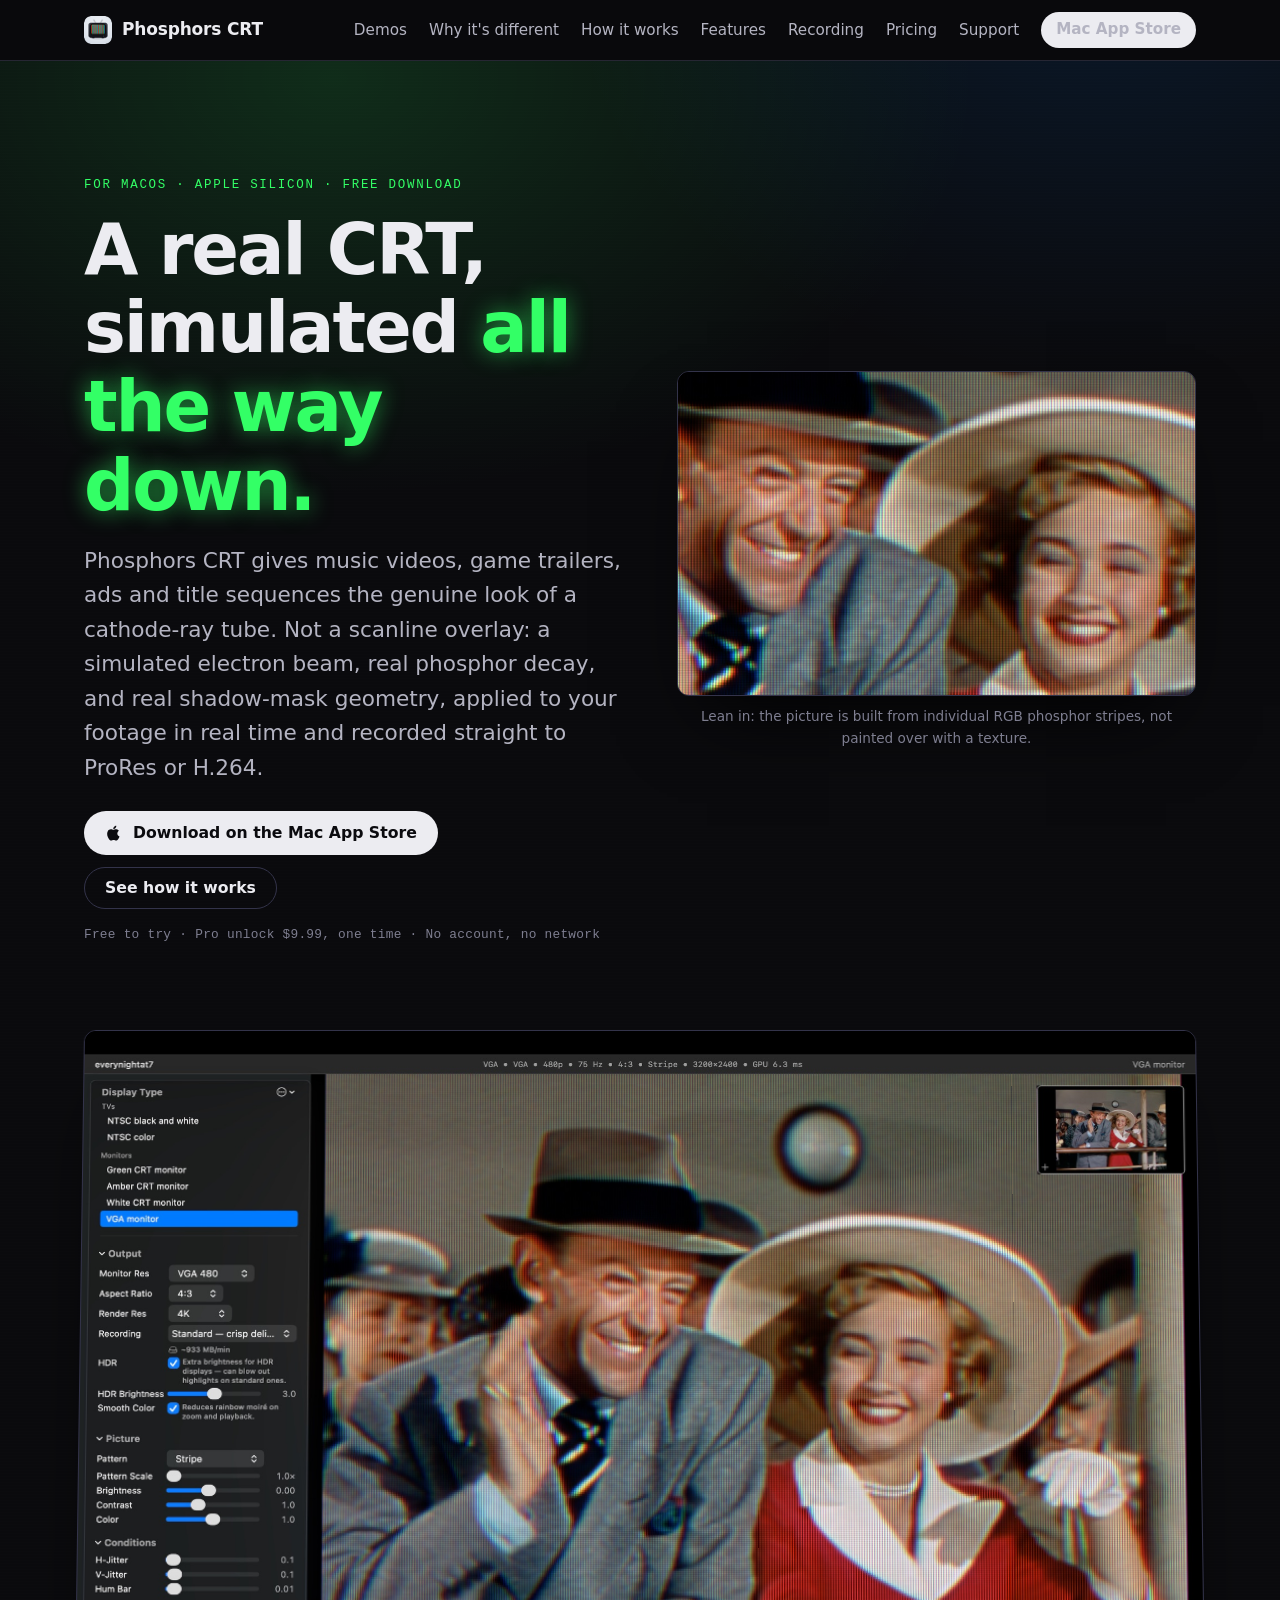
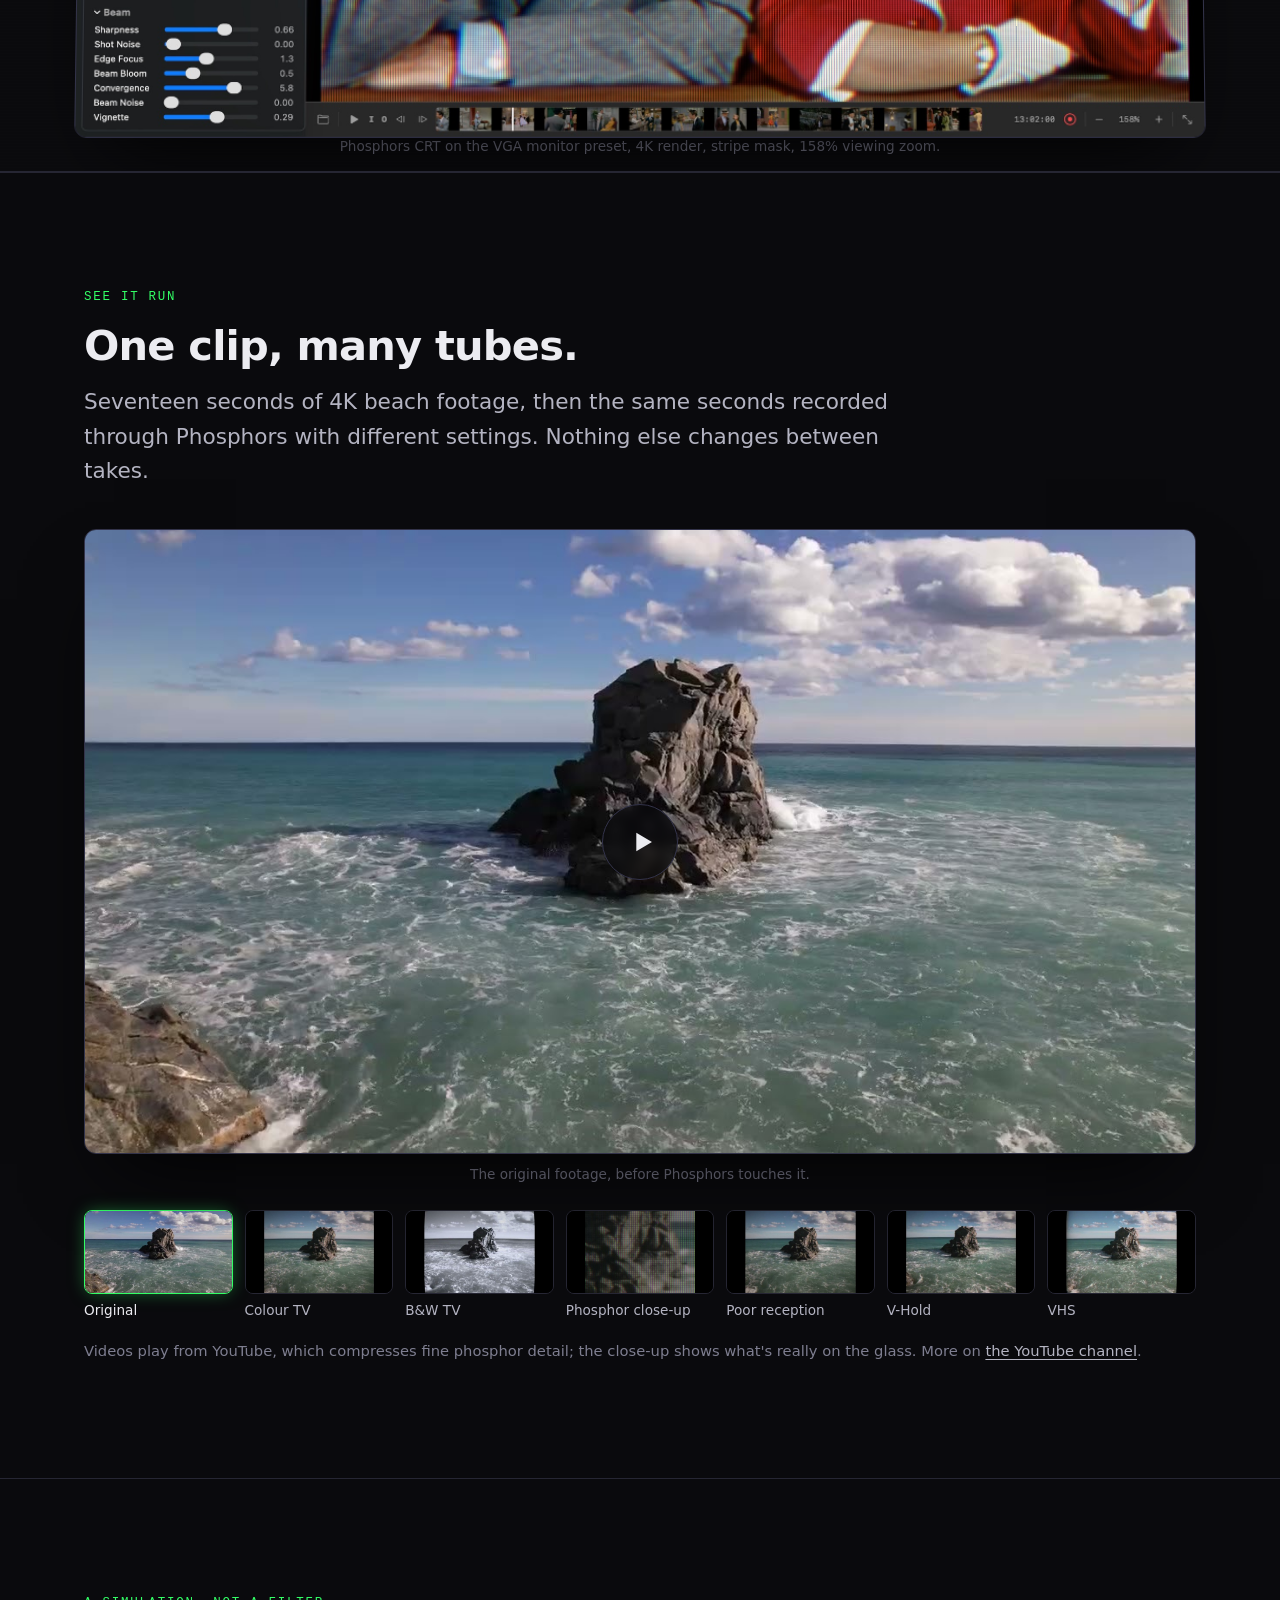
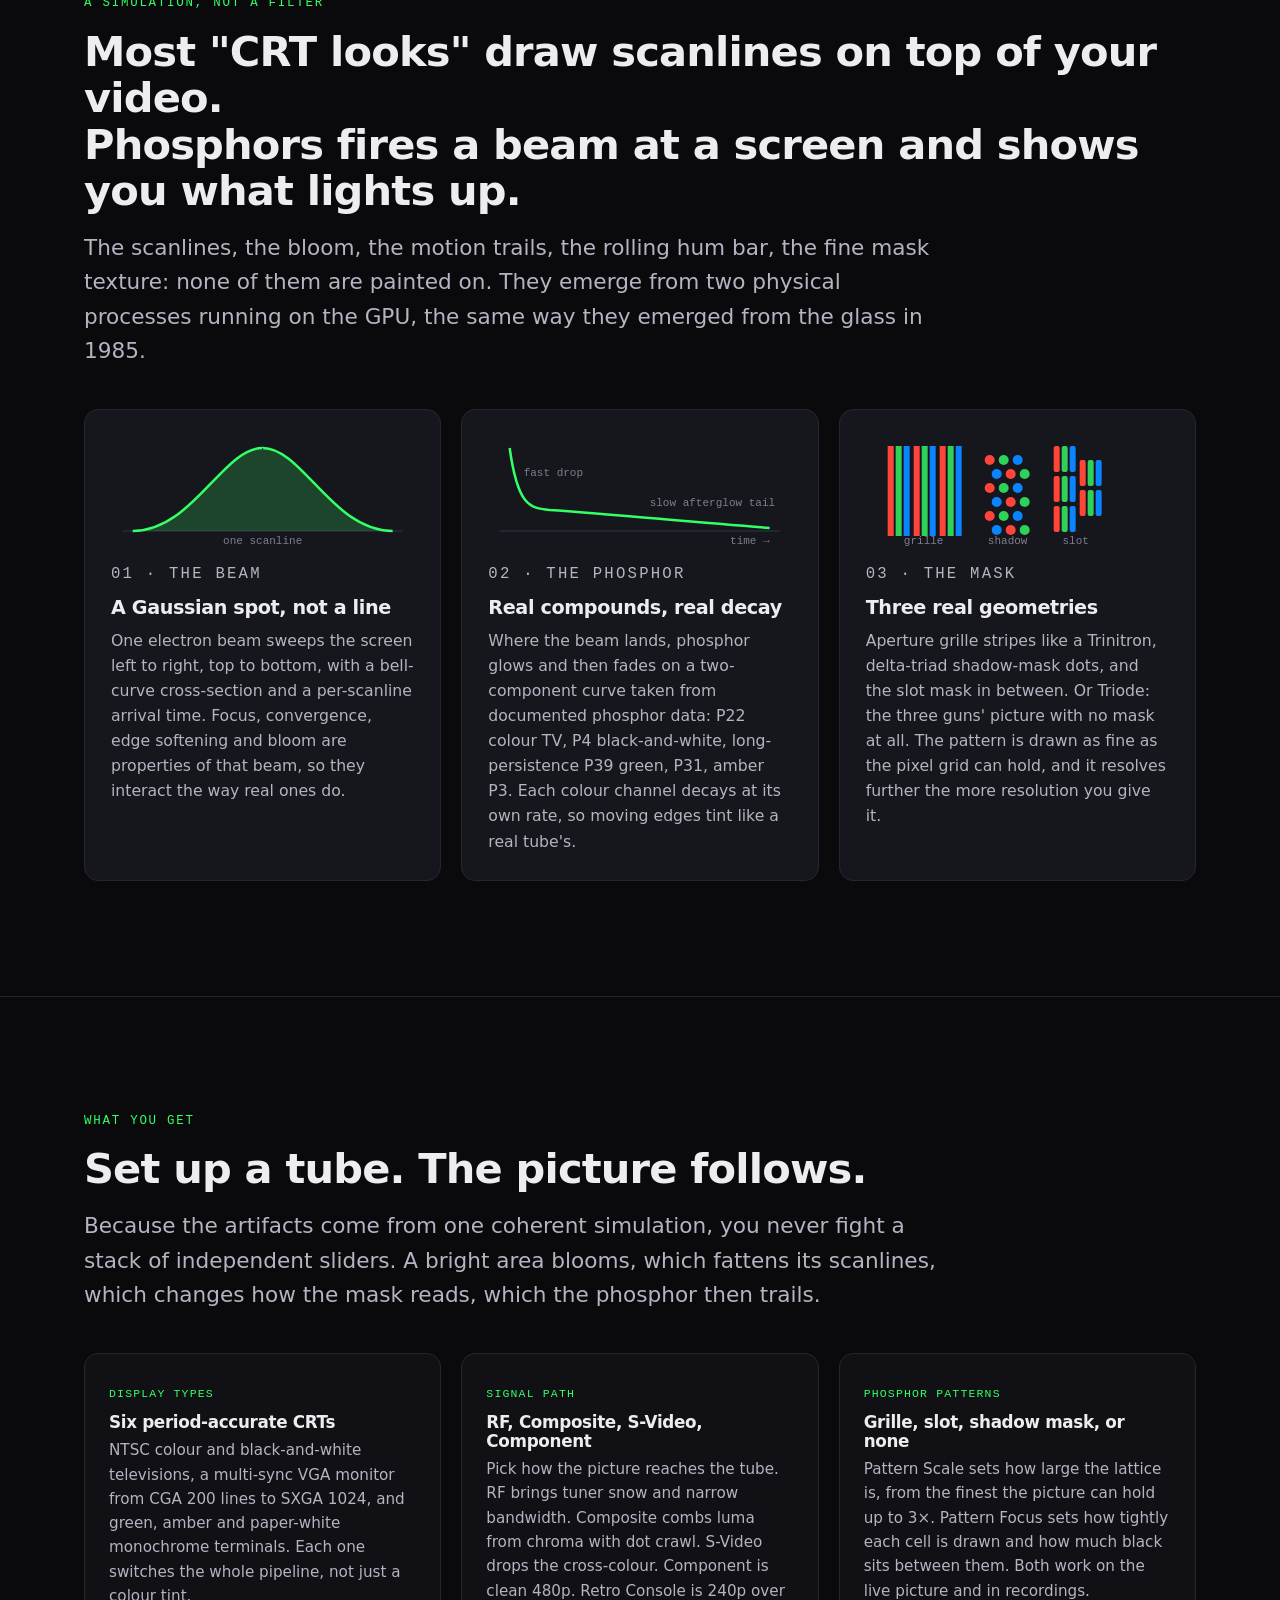
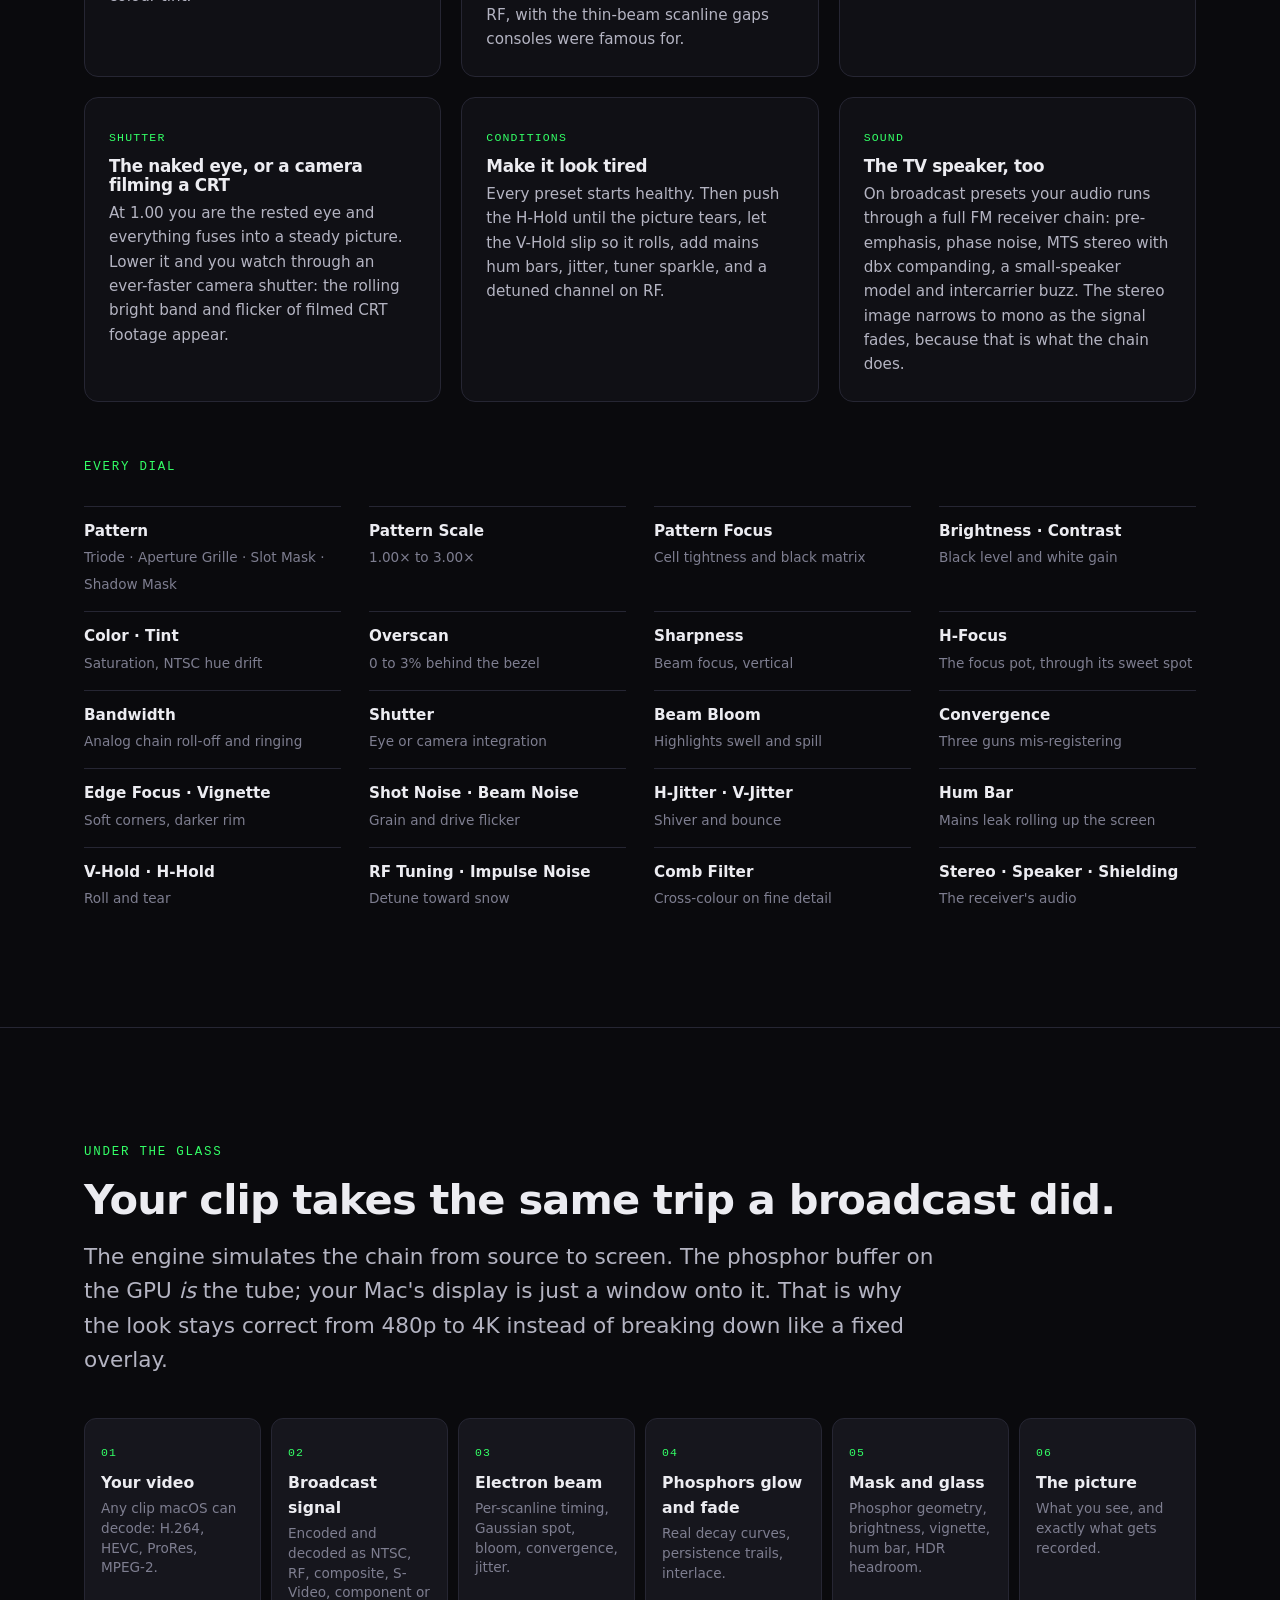
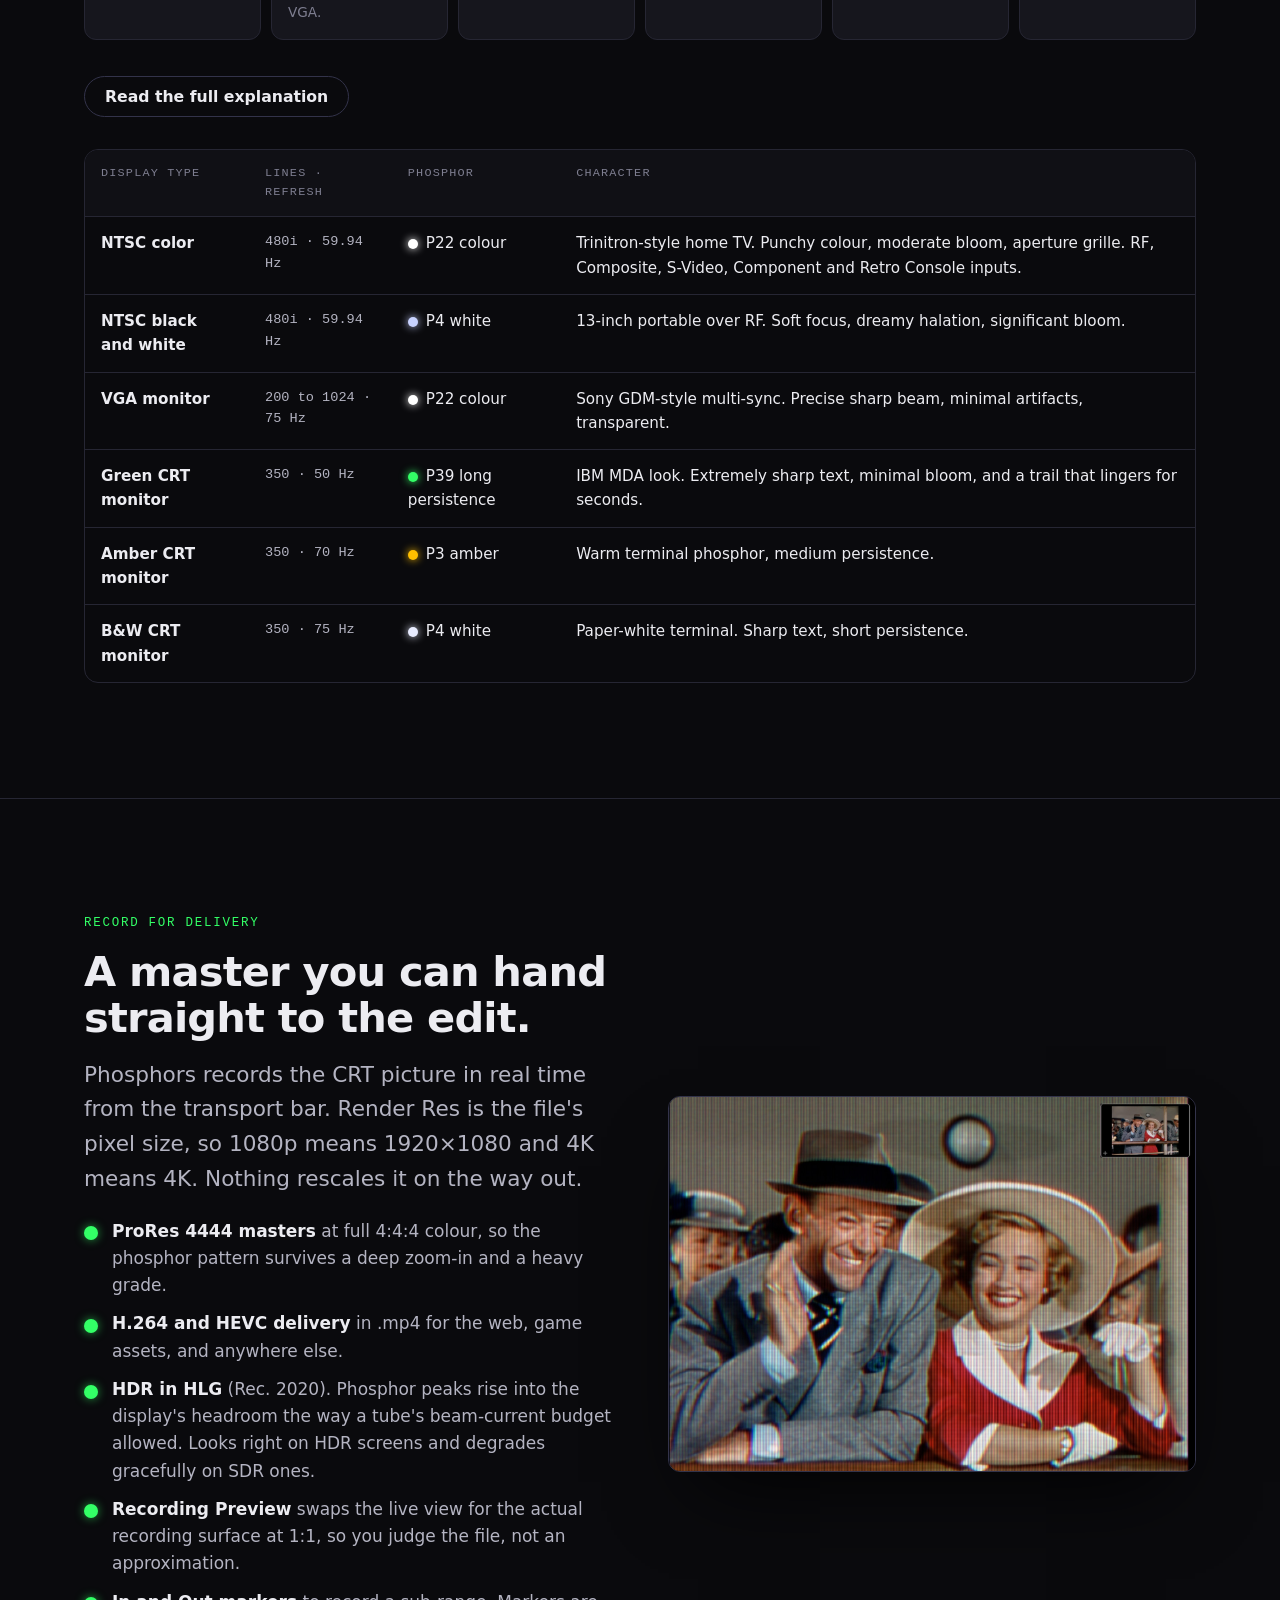
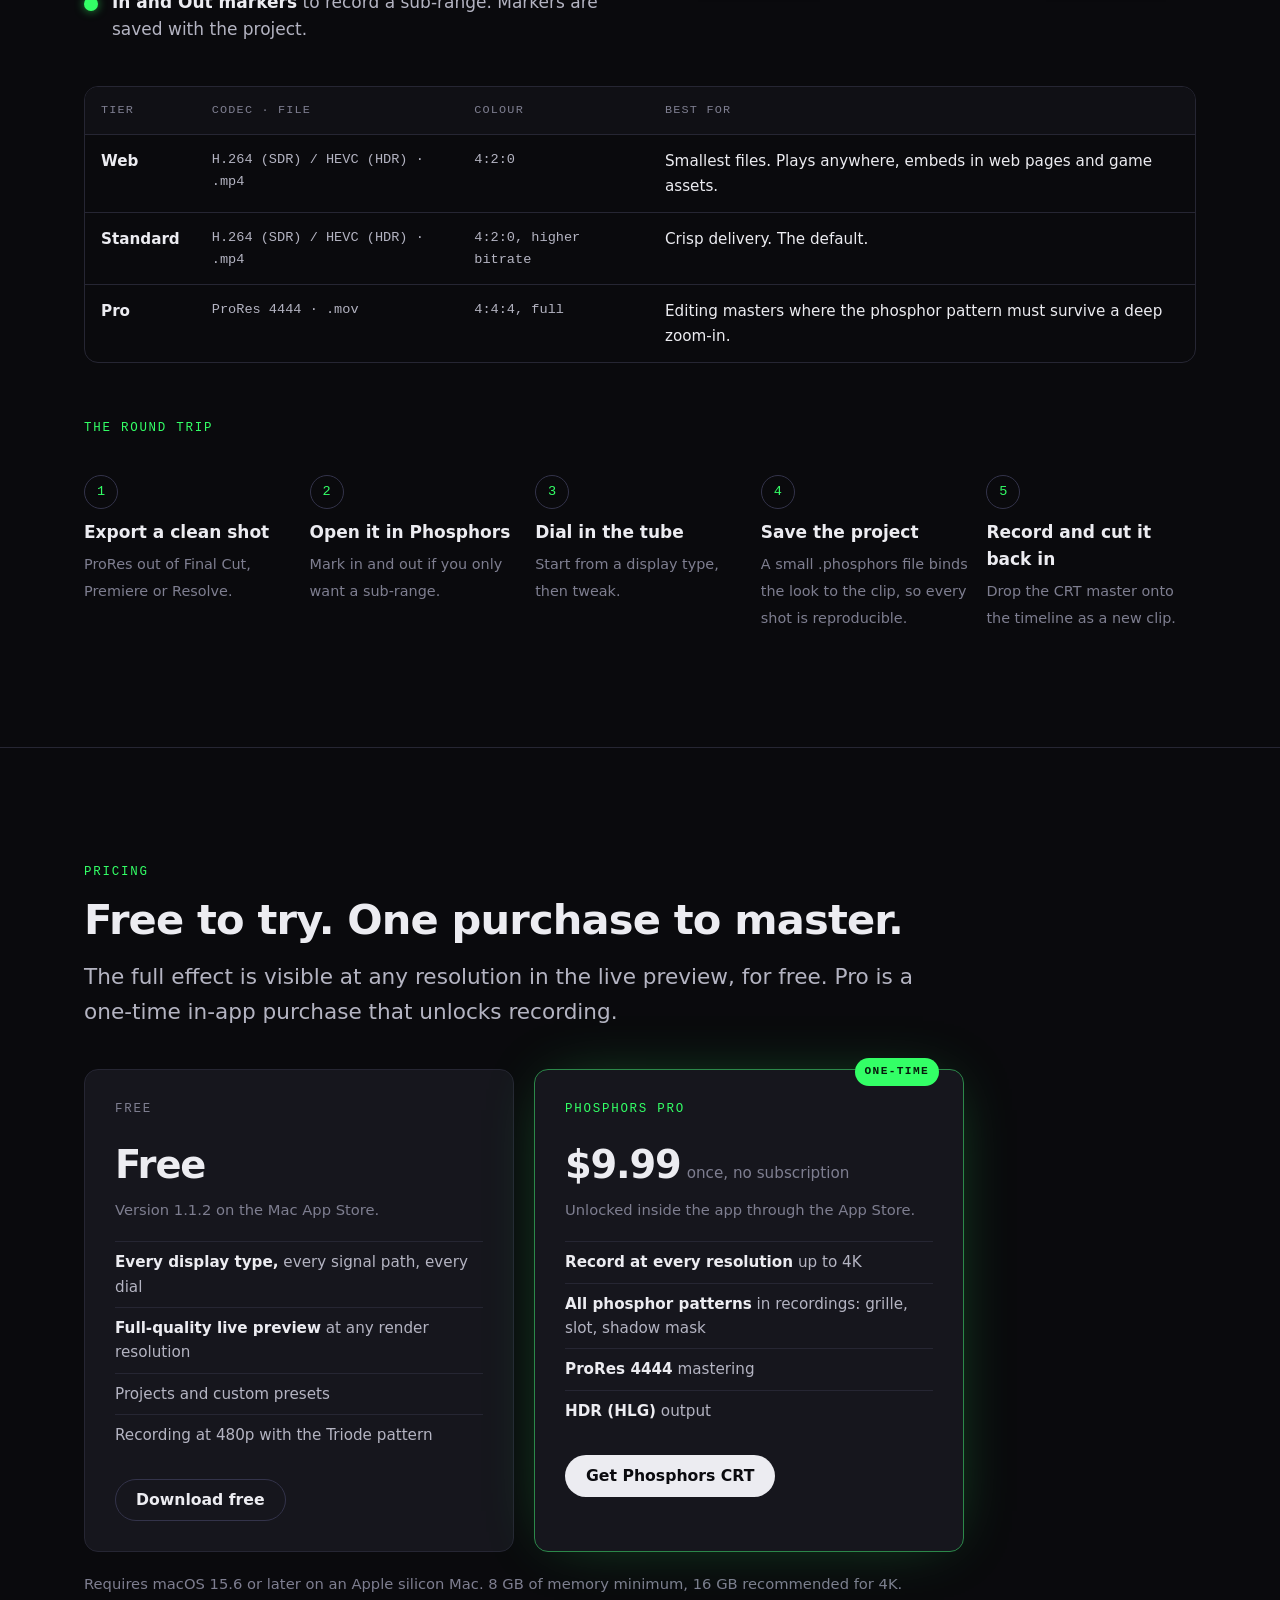
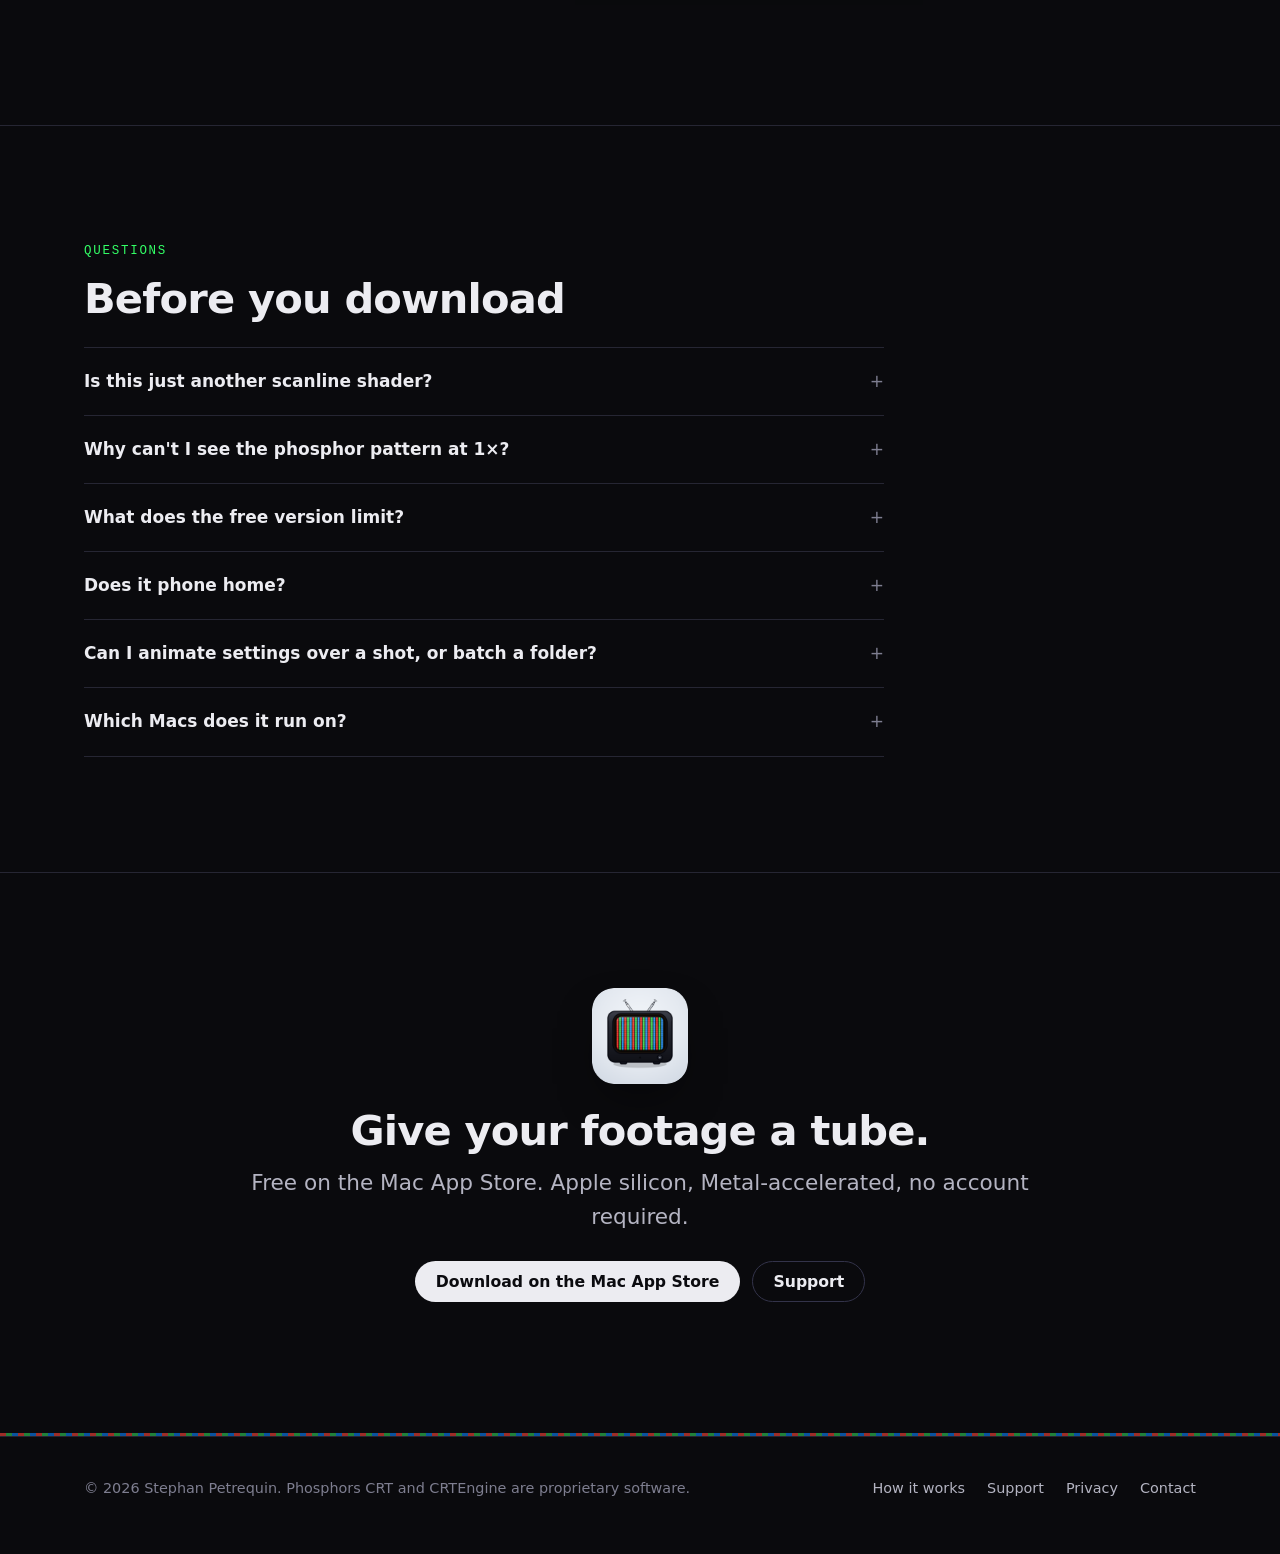
==== index.html @ 15717a78 "Home page: demo videos section Original 17s footage plus six Phosphors renders from the YouTube chan" ====
<!DOCTYPE html>
<html lang="en">
<head>
  <meta charset="UTF-8">
  <meta name="viewport" content="width=device-width, initial-scale=1">
  <title>Phosphors CRT — A real CRT, simulated all the way down. For Mac.</title>
  <meta name="description" content="Phosphors CRT gives music videos, game trailers, and titles the genuine look of a cathode-ray tube. Not a scanline overlay: a simulated electron beam, real phosphor decay, and real shadow-mask geometry, recorded straight to ProRes or H.264. Free on the Mac App Store.">
  <link rel="canonical" href="https://phosphorscrt.com/">
  <link rel="icon" href="assets/img/favicon-64.png" type="image/png">
  <link rel="apple-touch-icon" href="assets/img/apple-touch-icon.png">
  <meta property="og:type" content="website">
  <meta property="og:title" content="Phosphors CRT — A real CRT, simulated all the way down.">
  <meta property="og:description" content="Not a filter. A simulated electron beam, real phosphor decay, and real mask geometry, applied to your footage in real time and recorded to ProRes or H.264. Free on the Mac App Store.">
  <meta property="og:image" content="https://phosphorscrt.com/assets/img/app-vga-monitor-2000.jpg">
  <meta name="twitter:card" content="summary_large_image">
  <meta name="theme-color" content="#0a0a0d">
  <link rel="stylesheet" href="assets/css/site.css">
  <script type="application/ld+json">
  {
    "@context": "https://schema.org",
    "@type": "SoftwareApplication",
    "name": "Phosphors CRT",
    "operatingSystem": "macOS 15.6 or later, Apple silicon",
    "applicationCategory": "MultimediaApplication",
    "offers": {"@type": "Offer", "price": "0", "priceCurrency": "USD"},
    "url": "https://apps.apple.com/us/app/phosphors-crt/id6784439481?mt=12",
    "author": {"@type": "Person", "name": "Stephan Petrequin"}
  }
  </script>
</head>
<body>

<header class="nav">
  <div class="wrap">
    <a class="brand" href="./"><img src="assets/img/favicon-64.png" alt="" width="28" height="28">Phosphors CRT</a>
    <button class="nav-toggle" aria-expanded="false" aria-controls="nav-links">Menu</button>
    <nav class="nav-links" id="nav-links">
      <a href="#demos">Demos</a>
      <a href="#not-a-filter">Why it's different</a>
      <a href="how-it-works.html">How it works</a>
      <a href="#features">Features</a>
      <a href="#recording">Recording</a>
      <a href="#pricing">Pricing</a>
      <a href="support.html">Support</a>
      <a class="btn btn-primary btn-sm" href="https://apps.apple.com/us/app/phosphors-crt/id6784439481?mt=12">Mac App Store</a>
    </nav>
  </div>
</header>

<main>

<!-- ===================== HERO ===================== -->
<section class="hero">
  <div class="wrap">
    <div class="hero-grid">
      <div>
        <p class="eyebrow">For macOS · Apple silicon · Free download</p>
        <h1>A real CRT,<br>simulated <span class="glow">all the way down.</span></h1>
        <p class="lede">Phosphors CRT gives music videos, game trailers, ads and title sequences the genuine look of a cathode-ray tube. Not a scanline overlay: a simulated electron beam, real phosphor decay, and real shadow-mask geometry, applied to your footage in real time and recorded straight to ProRes or H.264.</p>
        <div class="hero-ctas">
          <a class="btn btn-primary" href="https://apps.apple.com/us/app/phosphors-crt/id6784439481?mt=12">
            <svg viewBox="0 0 24 24" fill="currentColor" aria-hidden="true"><path d="M16.4 12.7c0-2.5 2-3.7 2.1-3.8-1.2-1.7-3-1.9-3.6-2-1.5-.2-3 .9-3.8.9-.8 0-2-.9-3.3-.8-1.7 0-3.2 1-4.1 2.5-1.8 3-.5 7.5 1.3 10 .9 1.2 1.9 2.6 3.2 2.5 1.3-.1 1.8-.8 3.3-.8s2 .8 3.3.8c1.4 0 2.3-1.2 3.1-2.5 1-1.4 1.4-2.8 1.4-2.9-.1 0-2.9-1-2.9-3.9zM14 5.3c.7-.8 1.2-2 1-3.1-1 0-2.2.7-2.9 1.5-.6.7-1.2 1.9-1 3 1.1.1 2.2-.6 2.9-1.4z"/></svg>
            Download on the Mac App Store
          </a>
          <a class="btn btn-ghost" href="how-it-works.html">See how it works</a>
        </div>
        <p class="hero-meta"><span>Free to try</span><span>Pro unlock <span data-store="pro-price">$9.99</span>, one time</span><span>No account, no network</span></p>
      </div>
      <div>
        <div class="shot"><img src="assets/img/detail-stripes.jpg" alt="Close-up of the Phosphors CRT picture: individual red, green and blue phosphor stripes resolving through a face, with scanlines and convergence fringing at the edges." width="1120" height="700"></div>
        <p class="caption">Lean in: the picture is built from individual RGB phosphor stripes, not painted over with a texture.</p>
      </div>
    </div>

    <div class="hero-shot">
      <div class="shot"><img src="assets/img/app-vga-monitor-2000.jpg" alt="The Phosphors CRT app window: display-type list and settings panel on the left, a 4:3 CRT picture on a VGA monitor preset filling the rest, with a filmstrip transport bar along the bottom." width="2000" height="1250" loading="eager"></div>
      <p class="caption">Phosphors CRT on the VGA monitor preset, 4K render, stripe mask, 158% viewing zoom.</p>
    </div>
  </div>
</section>

<!-- ===================== DEMOS ===================== -->
<section id="demos">
  <div class="wrap">
    <p class="eyebrow">See it run</p>
    <h2>One clip, many tubes.</h2>
    <p class="lede" style="margin-top:1rem">Seventeen seconds of 4K beach footage, then the same seconds recorded through Phosphors with different settings. Nothing else changes between takes.</p>

    <div class="demo">
      <div class="demo-player shot" id="demo-player">
        <a class="demo-poster" href="https://www.youtube.com/watch?v=4G34kZF1iXE" data-video="4G34kZF1iXE" aria-label="Play: Original footage">
          <img src="assets/img/demos/original.jpg" alt="" width="1280" height="720">
          <span class="demo-play" aria-hidden="true"><svg viewBox="0 0 24 24"><path d="M8 5.5v13l11-6.5z" fill="currentColor"/></svg></span>
        </a>
      </div>
      <p class="caption" id="demo-caption">The original footage, before Phosphors touches it.</p>

      <ol class="demo-list" aria-label="Demo videos">
        <li><a href="https://www.youtube.com/watch?v=4G34kZF1iXE" data-video="4G34kZF1iXE" data-poster="assets/img/demos/original.jpg" data-caption="The original footage, before Phosphors touches it." aria-current="true"><img src="assets/img/demos/original-thumb.jpg" alt="" width="480" height="270" loading="lazy"><span>Original</span></a></li>
        <li><a href="https://www.youtube.com/watch?v=TLvhQL-1xSs" data-video="TLvhQL-1xSs" data-poster="assets/img/demos/color-tv.jpg" data-caption="Colour television."><img src="assets/img/demos/color-tv-thumb.jpg" alt="" width="480" height="270" loading="lazy"><span>Colour TV</span></a></li>
        <li><a href="https://www.youtube.com/watch?v=-AQMuYeZfx0" data-video="-AQMuYeZfx0" data-poster="assets/img/demos/bw-tv.jpg" data-caption="Black-and-white television."><img src="assets/img/demos/bw-tv-thumb.jpg" alt="" width="480" height="270" loading="lazy"><span>B&amp;W TV</span></a></li>
        <li><a href="https://www.youtube.com/watch?v=ac1qFBPYXOI" data-video="ac1qFBPYXOI" data-poster="assets/img/demos/closeup.jpg" data-caption="Leaning in on the glass: the picture resolves into individual RGB phosphors."><img src="assets/img/demos/closeup-thumb.jpg" alt="" width="480" height="270" loading="lazy"><span>Phosphor close-up</span></a></li>
        <li><a href="https://www.youtube.com/watch?v=DFr8pdkjf4Y" data-video="DFr8pdkjf4Y" data-poster="assets/img/demos/poor-reception.jpg" data-caption="A poorly tuned channel."><img src="assets/img/demos/poor-reception-thumb.jpg" alt="" width="480" height="270" loading="lazy"><span>Poor reception</span></a></li>
        <li><a href="https://www.youtube.com/watch?v=Cv1xMFl5JH0" data-video="Cv1xMFl5JH0" data-poster="assets/img/demos/v-hold.jpg" data-caption="V-Hold off centre, so the picture rolls."><img src="assets/img/demos/v-hold-thumb.jpg" alt="" width="480" height="270" loading="lazy"><span>V-Hold</span></a></li>
        <li><a href="https://www.youtube.com/watch?v=OUJAMzLSfak" data-video="OUJAMzLSfak" data-poster="assets/img/demos/vhs.jpg" data-caption="VHS playback."><img src="assets/img/demos/vhs-thumb.jpg" alt="" width="480" height="270" loading="lazy"><span>VHS</span></a></li>
      </ol>
      <p class="muted small demo-note">Videos play from YouTube, which compresses fine phosphor detail; the close-up shows what's really on the glass. More on <a href="https://www.youtube.com/@Stephan99B">the YouTube channel</a>.</p>
    </div>
  </div>
</section>

<!-- ===================== NOT A FILTER ===================== -->
<section id="not-a-filter">
  <div class="wrap">
    <p class="eyebrow">A simulation, not a filter</p>
    <h2>Most "CRT looks" draw scanlines on top of your video.<br>Phosphors fires a beam at a screen and shows you what lights up.</h2>
    <p class="lede" style="margin-top:1rem">The scanlines, the bloom, the motion trails, the rolling hum bar, the fine mask texture: none of them are painted on. They emerge from two physical processes running on the GPU, the same way they emerged from the glass in 1985.</p>

    <div class="trio">
      <div class="card">
        <figure aria-hidden="true">
          <svg viewBox="0 0 300 110">
            <line class="d-axis" x1="10" y1="95" x2="290" y2="95"/>
            <path class="d-fill" d="M20,95 C80,95 110,12 150,12 C190,12 220,95 280,95 Z"/>
            <path class="d-line" d="M20,95 C80,95 110,12 150,12 C190,12 220,95 280,95"/>
            <line class="d-axis" x1="150" y1="12" x2="150" y2="95" stroke-dasharray="3 3"/>
            <text class="d-label" x="150" y="108" text-anchor="middle">one scanline</text>
          </svg>
        </figure>
        <p class="eyebrow">01 · The beam</p>
        <h3>A Gaussian spot, not a line</h3>
        <p>One electron beam sweeps the screen left to right, top to bottom, with a bell-curve cross-section and a per-scanline arrival time. Focus, convergence, edge softening and bloom are properties of that beam, so they interact the way real ones do.</p>
      </div>
      <div class="card">
        <figure aria-hidden="true">
          <svg viewBox="0 0 300 110">
            <line class="d-axis" x1="10" y1="95" x2="290" y2="95"/>
            <path class="d-line" d="M20,12 C28,70 40,72 60,74 C120,78 200,86 280,92"/>
            <text class="d-label" x="34" y="40">fast drop</text>
            <text class="d-label" x="160" y="70">slow afterglow tail</text>
            <text class="d-label" x="280" y="108" text-anchor="end">time →</text>
          </svg>
        </figure>
        <p class="eyebrow">02 · The phosphor</p>
        <h3>Real compounds, real decay</h3>
        <p>Where the beam lands, phosphor glows and then fades on a two-component curve taken from documented phosphor data: P22 colour TV, P4 black-and-white, long-persistence P39 green, P31, amber P3. Each colour channel decays at its own rate, so moving edges tint like a real tube's.</p>
      </div>
      <div class="card">
        <figure aria-hidden="true">
          <svg viewBox="0 0 300 110">
            <g>
              <rect x="20" y="10" width="6" height="90" fill="#ff453a"/><rect x="28" y="10" width="6" height="90" fill="#30d158"/><rect x="36" y="10" width="6" height="90" fill="#0a84ff"/>
              <rect x="46" y="10" width="6" height="90" fill="#ff453a"/><rect x="54" y="10" width="6" height="90" fill="#30d158"/><rect x="62" y="10" width="6" height="90" fill="#0a84ff"/>
              <rect x="72" y="10" width="6" height="90" fill="#ff453a"/><rect x="80" y="10" width="6" height="90" fill="#30d158"/><rect x="88" y="10" width="6" height="90" fill="#0a84ff"/>
            </g>
            <g>
              <circle cx="122" cy="24" r="5" fill="#ff453a"/><circle cx="136" cy="24" r="5" fill="#30d158"/><circle cx="150" cy="24" r="5" fill="#0a84ff"/>
              <circle cx="129" cy="38" r="5" fill="#0a84ff"/><circle cx="143" cy="38" r="5" fill="#ff453a"/><circle cx="157" cy="38" r="5" fill="#30d158"/>
              <circle cx="122" cy="52" r="5" fill="#ff453a"/><circle cx="136" cy="52" r="5" fill="#30d158"/><circle cx="150" cy="52" r="5" fill="#0a84ff"/>
              <circle cx="129" cy="66" r="5" fill="#0a84ff"/><circle cx="143" cy="66" r="5" fill="#ff453a"/><circle cx="157" cy="66" r="5" fill="#30d158"/>
              <circle cx="122" cy="80" r="5" fill="#ff453a"/><circle cx="136" cy="80" r="5" fill="#30d158"/><circle cx="150" cy="80" r="5" fill="#0a84ff"/>
              <circle cx="129" cy="94" r="5" fill="#0a84ff"/><circle cx="143" cy="94" r="5" fill="#ff453a"/><circle cx="157" cy="94" r="5" fill="#30d158"/>
            </g>
            <g>
              <rect x="186" y="10" width="6" height="26" rx="2" fill="#ff453a"/><rect x="194" y="10" width="6" height="26" rx="2" fill="#30d158"/><rect x="202" y="10" width="6" height="26" rx="2" fill="#0a84ff"/>
              <rect x="212" y="24" width="6" height="26" rx="2" fill="#ff453a"/><rect x="220" y="24" width="6" height="26" rx="2" fill="#30d158"/><rect x="228" y="24" width="6" height="26" rx="2" fill="#0a84ff"/>
              <rect x="186" y="40" width="6" height="26" rx="2" fill="#ff453a"/><rect x="194" y="40" width="6" height="26" rx="2" fill="#30d158"/><rect x="202" y="40" width="6" height="26" rx="2" fill="#0a84ff"/>
              <rect x="212" y="54" width="6" height="26" rx="2" fill="#ff453a"/><rect x="220" y="54" width="6" height="26" rx="2" fill="#30d158"/><rect x="228" y="54" width="6" height="26" rx="2" fill="#0a84ff"/>
              <rect x="186" y="70" width="6" height="26" rx="2" fill="#ff453a"/><rect x="194" y="70" width="6" height="26" rx="2" fill="#30d158"/><rect x="202" y="70" width="6" height="26" rx="2" fill="#0a84ff"/>
            </g>
            <text class="d-label" x="56" y="108" text-anchor="middle">grille</text>
            <text class="d-label" x="140" y="108" text-anchor="middle">shadow</text>
            <text class="d-label" x="208" y="108" text-anchor="middle">slot</text>
          </svg>
        </figure>
        <p class="eyebrow">03 · The mask</p>
        <h3>Three real geometries</h3>
        <p>Aperture grille stripes like a Trinitron, delta-triad shadow-mask dots, and the slot mask in between. Or Triode: the three guns' picture with no mask at all. The pattern is drawn as fine as the pixel grid can hold, and it resolves further the more resolution you give it.</p>
      </div>
    </div>
  </div>
</section>

<!-- ===================== FEATURES ===================== -->
<section id="features">
  <div class="wrap">
    <p class="eyebrow">What you get</p>
    <h2>Set up a tube. The picture follows.</h2>
    <p class="lede" style="margin-top:1rem">Because the artifacts come from one coherent simulation, you never fight a stack of independent sliders. A bright area blooms, which fattens its scanlines, which changes how the mask reads, which the phosphor then trails.</p>

    <div class="grid-3" style="margin-top:40px">
      <div class="feature">
        <span class="k">Display types</span>
        <h3>Six period-accurate CRTs</h3>
        <p>NTSC colour and black-and-white televisions, a multi-sync VGA monitor from CGA 200 lines to SXGA 1024, and green, amber and paper-white monochrome terminals. Each one switches the whole pipeline, not just a colour tint.</p>
      </div>
      <div class="feature">
        <span class="k">Signal path</span>
        <h3>RF, Composite, S-Video, Component</h3>
        <p>Pick how the picture reaches the tube. RF brings tuner snow and narrow bandwidth. Composite combs luma from chroma with dot crawl. S-Video drops the cross-colour. Component is clean 480p. Retro Console is 240p over RF, with the thin-beam scanline gaps consoles were famous for.</p>
      </div>
      <div class="feature">
        <span class="k">Phosphor patterns</span>
        <h3>Grille, slot, shadow mask, or none</h3>
        <p>Pattern Scale sets how large the lattice is, from the finest the picture can hold up to 3×. Pattern Focus sets how tightly each cell is drawn and how much black sits between them. Both work on the live picture and in recordings.</p>
      </div>
      <div class="feature">
        <span class="k">Shutter</span>
        <h3>The naked eye, or a camera filming a CRT</h3>
        <p>At 1.00 you are the rested eye and everything fuses into a steady picture. Lower it and you watch through an ever-faster camera shutter: the rolling bright band and flicker of filmed CRT footage appear.</p>
      </div>
      <div class="feature">
        <span class="k">Conditions</span>
        <h3>Make it look tired</h3>
        <p>Every preset starts healthy. Then push the H-Hold until the picture tears, let the V-Hold slip so it rolls, add mains hum bars, jitter, tuner sparkle, and a detuned channel on RF.</p>
      </div>
      <div class="feature">
        <span class="k">Sound</span>
        <h3>The TV speaker, too</h3>
        <p>On broadcast presets your audio runs through a full FM receiver chain: pre-emphasis, phase noise, MTS stereo with dbx companding, a small-speaker model and intercarrier buzz. The stereo image narrows to mono as the signal fades, because that is what the chain does.</p>
      </div>
    </div>

    <p class="eyebrow" style="margin-top:56px">Every dial</p>
    <div class="dials">
      <div><b>Pattern</b><span>Triode · Aperture Grille · Slot Mask · Shadow Mask</span></div>
      <div><b>Pattern Scale</b><span>1.00× to 3.00×</span></div>
      <div><b>Pattern Focus</b><span>Cell tightness and black matrix</span></div>
      <div><b>Brightness · Contrast</b><span>Black level and white gain</span></div>
      <div><b>Color · Tint</b><span>Saturation, NTSC hue drift</span></div>
      <div><b>Overscan</b><span>0 to 3% behind the bezel</span></div>
      <div><b>Sharpness</b><span>Beam focus, vertical</span></div>
      <div><b>H-Focus</b><span>The focus pot, through its sweet spot</span></div>
      <div><b>Bandwidth</b><span>Analog chain roll-off and ringing</span></div>
      <div><b>Shutter</b><span>Eye or camera integration</span></div>
      <div><b>Beam Bloom</b><span>Highlights swell and spill</span></div>
      <div><b>Convergence</b><span>Three guns mis-registering</span></div>
      <div><b>Edge Focus · Vignette</b><span>Soft corners, darker rim</span></div>
      <div><b>Shot Noise · Beam Noise</b><span>Grain and drive flicker</span></div>
      <div><b>H-Jitter · V-Jitter</b><span>Shiver and bounce</span></div>
      <div><b>Hum Bar</b><span>Mains leak rolling up the screen</span></div>
      <div><b>V-Hold · H-Hold</b><span>Roll and tear</span></div>
      <div><b>RF Tuning · Impulse Noise</b><span>Detune toward snow</span></div>
      <div><b>Comb Filter</b><span>Cross-colour on fine detail</span></div>
      <div><b>Stereo · Speaker · Shielding</b><span>The receiver's audio</span></div>
    </div>
  </div>
</section>

<!-- ===================== HOW IT WORKS ===================== -->
<section id="how">
  <div class="wrap">
    <p class="eyebrow">Under the glass</p>
    <h2>Your clip takes the same trip a broadcast did.</h2>
    <p class="lede" style="margin-top:1rem">The engine simulates the chain from source to screen. The phosphor buffer on the GPU <em>is</em> the tube; your Mac's display is just a window onto it. That is why the look stays correct from 480p to 4K instead of breaking down like a fixed overlay.</p>

    <div class="pipeline">
      <div class="step"><b>Your video</b><span>Any clip macOS can decode: H.264, HEVC, ProRes, MPEG-2.</span></div>
      <div class="step"><b>Broadcast signal</b><span>Encoded and decoded as NTSC, RF, composite, S-Video, component or VGA.</span></div>
      <div class="step"><b>Electron beam</b><span>Per-scanline timing, Gaussian spot, bloom, convergence, jitter.</span></div>
      <div class="step"><b>Phosphors glow and fade</b><span>Real decay curves, persistence trails, interlace.</span></div>
      <div class="step"><b>Mask and glass</b><span>Phosphor geometry, brightness, vignette, hum bar, HDR headroom.</span></div>
      <div class="step"><b>The picture</b><span>What you see, and exactly what gets recorded.</span></div>
    </div>

    <div class="hero-ctas" style="margin-top:36px">
      <a class="btn btn-ghost" href="how-it-works.html">Read the full explanation</a>
    </div>

    <div class="table-wrap">
      <table>
        <thead><tr><th>Display type</th><th>Lines · Refresh</th><th>Phosphor</th><th>Character</th></tr></thead>
        <tbody>
          <tr><td><b>NTSC color</b></td><td class="mono">480i · 59.94 Hz</td><td><span class="sw" style="color:#fff;background:#fff"></span>P22 colour</td><td>Trinitron-style home TV. Punchy colour, moderate bloom, aperture grille. RF, Composite, S-Video, Component and Retro Console inputs.</td></tr>
          <tr><td><b>NTSC black and white</b></td><td class="mono">480i · 59.94 Hz</td><td><span class="sw" style="color:#c8d2ff;background:#c8d2ff"></span>P4 white</td><td>13-inch portable over RF. Soft focus, dreamy halation, significant bloom.</td></tr>
          <tr><td><b>VGA monitor</b></td><td class="mono">200 to 1024 · 75 Hz</td><td><span class="sw" style="color:#fff;background:#fff"></span>P22 colour</td><td>Sony GDM-style multi-sync. Precise sharp beam, minimal artifacts, transparent.</td></tr>
          <tr><td><b>Green CRT monitor</b></td><td class="mono">350 · 50 Hz</td><td><span class="sw" style="color:#33ff66;background:#33ff66"></span>P39 long persistence</td><td>IBM MDA look. Extremely sharp text, minimal bloom, and a trail that lingers for seconds.</td></tr>
          <tr><td><b>Amber CRT monitor</b></td><td class="mono">350 · 70 Hz</td><td><span class="sw" style="color:#ffbf00;background:#ffbf00"></span>P3 amber</td><td>Warm terminal phosphor, medium persistence.</td></tr>
          <tr><td><b>B&amp;W CRT monitor</b></td><td class="mono">350 · 75 Hz</td><td><span class="sw" style="color:#e8ecff;background:#e8ecff"></span>P4 white</td><td>Paper-white terminal. Sharp text, short persistence.</td></tr>
        </tbody>
      </table>
    </div>
  </div>
</section>

<!-- ===================== RECORDING ===================== -->
<section id="recording">
  <div class="wrap">
    <div class="split">
      <div>
        <p class="eyebrow">Record for delivery</p>
        <h2>A master you can hand straight to the edit.</h2>
        <p class="lede" style="margin-top:1rem">Phosphors records the CRT picture in real time from the transport bar. Render Res is the file's pixel size, so 1080p means 1920×1080 and 4K means 4K. Nothing rescales it on the way out.</p>
        <ul class="checks">
          <li><b>ProRes 4444 masters</b> at full 4:4:4 colour, so the phosphor pattern survives a deep zoom-in and a heavy grade.</li>
          <li><b>H.264 and HEVC delivery</b> in .mp4 for the web, game assets, and anywhere else.</li>
          <li><b>HDR in HLG</b> (Rec. 2020). Phosphor peaks rise into the display's headroom the way a tube's beam-current budget allowed. Looks right on HDR screens and degrades gracefully on SDR ones.</li>
          <li><b>Recording Preview</b> swaps the live view for the actual recording surface at 1:1, so you judge the file, not an approximation.</li>
          <li><b>In and Out markers</b> to record a sub-range. Markers are saved with the project.</li>
        </ul>
      </div>
      <div>
        <div class="shot"><img src="assets/img/screen-only-1600.jpg" alt="The CRT picture only: a 1950s colour film frame rendered through the VGA monitor preset with a visible RGB stripe mask and scanlines." width="1600" height="1138" loading="lazy"></div>
      </div>
    </div>

    <div class="table-wrap">
      <table>
        <thead><tr><th>Tier</th><th>Codec · File</th><th>Colour</th><th>Best for</th></tr></thead>
        <tbody>
          <tr><td><b>Web</b></td><td class="mono">H.264 (SDR) / HEVC (HDR) · .mp4</td><td class="mono">4:2:0</td><td>Smallest files. Plays anywhere, embeds in web pages and game assets.</td></tr>
          <tr><td><b>Standard</b></td><td class="mono">H.264 (SDR) / HEVC (HDR) · .mp4</td><td class="mono">4:2:0, higher bitrate</td><td>Crisp delivery. The default.</td></tr>
          <tr><td><b>Pro</b></td><td class="mono">ProRes 4444 · .mov</td><td class="mono">4:4:4, full</td><td>Editing masters where the phosphor pattern must survive a deep zoom-in.</td></tr>
        </tbody>
      </table>
    </div>

    <p class="eyebrow" style="margin-top:56px">The round trip</p>
    <div class="steps">
      <div><b>Export a clean shot</b><span>ProRes out of Final Cut, Premiere or Resolve.</span></div>
      <div><b>Open it in Phosphors</b><span>Mark in and out if you only want a sub-range.</span></div>
      <div><b>Dial in the tube</b><span>Start from a display type, then tweak.</span></div>
      <div><b>Save the project</b><span>A small .phosphors file binds the look to the clip, so every shot is reproducible.</span></div>
      <div><b>Record and cut it back in</b><span>Drop the CRT master onto the timeline as a new clip.</span></div>
    </div>
  </div>
</section>

<!-- ===================== PRICING ===================== -->
<section id="pricing">
  <div class="wrap">
    <p class="eyebrow">Pricing</p>
    <h2>Free to try. One purchase to master.</h2>
    <p class="lede" style="margin-top:1rem">The full effect is visible at any resolution in the live preview, for free. Pro is a one-time in-app purchase that unlocks recording.</p>

    <div class="plans">
      <div class="plan">
        <p class="eyebrow" style="color:var(--muted)">Free</p>
        <div class="price"><span data-store="app-price">Free</span></div>
        <p class="muted small">Version <span data-store="version">1.1.2</span> on the Mac App Store.</p>
        <ul>
          <li><b>Every display type,</b> every signal path, every dial</li>
          <li><b>Full-quality live preview</b> at any render resolution</li>
          <li>Projects and custom presets</li>
          <li>Recording at 480p with the Triode pattern</li>
        </ul>
        <a class="btn btn-ghost" href="https://apps.apple.com/us/app/phosphors-crt/id6784439481?mt=12">Download free</a>
      </div>
      <div class="plan pro">
        <span class="tag">One-time</span>
        <p class="eyebrow">Phosphors Pro</p>
        <div class="price"><span data-store="pro-price">$9.99</span><small>once, no subscription</small></div>
        <p class="muted small">Unlocked inside the app through the App Store.</p>
        <ul>
          <li><b>Record at every resolution</b> up to 4K</li>
          <li><b>All phosphor patterns</b> in recordings: grille, slot, shadow mask</li>
          <li><b>ProRes 4444</b> mastering</li>
          <li><b>HDR (HLG)</b> output</li>
        </ul>
        <a class="btn btn-primary" href="https://apps.apple.com/us/app/phosphors-crt/id6784439481?mt=12">Get Phosphors CRT</a>
      </div>
    </div>
    <p class="muted small" style="margin-top:20px">Requires macOS 15.6 or later on an Apple silicon Mac. 8 GB of memory minimum, 16 GB recommended for 4K.</p>
  </div>
</section>

<!-- ===================== FAQ ===================== -->
<section id="faq">
  <div class="wrap">
    <p class="eyebrow">Questions</p>
    <h2>Before you download</h2>
    <div class="faq">
      <details>
        <summary>Is this just another scanline shader?</summary>
        <p>No. There is no scanline pass and no glow pass. The engine keeps a GPU buffer that represents the brightness of every phosphor on a simulated tube, drives a Gaussian electron beam across it at the CRT's own refresh rate, and decays each phosphor on measured curves. Scanlines, bloom and trails are what that buffer looks like. <a href="how-it-works.html">The full explanation is here.</a></p>
      </details>
      <details>
        <summary>Why can't I see the phosphor pattern at 1×?</summary>
        <p>Because you couldn't on a real tube either. A 21-inch Trinitron packs about 1,700 RGB triads across its width; you had to be inches from the glass to see them. At 1× Phosphors draws the pattern as fine as the picture allows, which on most panels below 5K is finer than the eye resolves. Raise Pattern Scale, or use the viewing zoom, to lean in.</p>
      </details>
      <details>
        <summary>What does the free version limit?</summary>
        <p>Only recording. You see the full effect at any resolution in the live preview. Free recordings are 480p with the Triode pattern. Pro unlocks all resolutions, all patterns, ProRes 4444 and HDR.</p>
      </details>
      <details>
        <summary>Does it phone home?</summary>
        <p>It can't. Phosphors CRT has no network entitlement at all, no analytics and no account. Your clips and recordings never leave your Mac. The App Store privacy label reads "Data Not Collected." <a href="privacy.html">Privacy policy.</a></p>
      </details>
      <details>
        <summary>Can I animate settings over a shot, or batch a folder?</summary>
        <p>Not yet. Phosphors applies one configuration per take and works one clip at a time. For an effect that changes mid-shot, record two masters with different settings and cross-dissolve in your editor.</p>
      </details>
      <details>
        <summary>Which Macs does it run on?</summary>
        <p>Any Apple silicon Mac (M1 or later) running macOS 15.6 or newer. The simulation is Metal-accelerated and fully sandboxed.</p>
      </details>
    </div>
  </div>
</section>

<!-- ===================== CTA ===================== -->
<section class="cta-band">
  <div class="wrap">
    <img class="icon" src="assets/img/icon-512.png" alt="Phosphors CRT app icon: a small dark television with an RGB stripe screen and two antennas." width="96" height="96" loading="lazy">
    <h2>Give your footage a tube.</h2>
    <p class="lede" style="margin:0 auto">Free on the Mac App Store. Apple silicon, Metal-accelerated, no account required.</p>
    <div class="hero-ctas">
      <a class="btn btn-primary" href="https://apps.apple.com/us/app/phosphors-crt/id6784439481?mt=12">Download on the Mac App Store</a>
      <a class="btn btn-ghost" href="support.html">Support</a>
    </div>
  </div>
</section>

</main>

<div class="stripes thin"></div>
<footer>
  <div class="wrap">
    <span>© 2026 Stephan Petrequin. Phosphors CRT and CRTEngine are proprietary software.</span>
    <nav>
      <a href="how-it-works.html">How it works</a>
      <a href="support.html">Support</a>
      <a href="privacy.html">Privacy</a>
      <a href="mailto:sdevq@icloud.com?subject=Phosphors%20Support">Contact</a>
    </nav>
  </div>
</footer>

<script src="assets/js/site.js" defer></script>
</body>
</html>
---- assets/css/site.css ----
/* Phosphors CRT — site styles
   Dark by design: the product is a glowing tube in a dark room. */

:root {
  --bg: #0a0a0d;
  --bg-2: #101015;
  --surface: #16161d;
  --surface-2: #1d1d26;
  --line: #262633;
  --line-2: #33334a;
  --text: #ececf1;
  --text-2: #b4b4c2;
  --muted: #7e7e90;
  --green: #33ff66;   /* P1 */
  --amber: #ffbf00;   /* P3 */
  --white-p4: #c8d2ff;
  --r: #ff453a;
  --g: #30d158;
  --b: #0a84ff;
  --accent: var(--green);
  --accent-ink: #071b0c;
  --radius: 14px;
  --radius-s: 8px;
  --max: 1160px;
  --font: -apple-system, BlinkMacSystemFont, "SF Pro Text", "Helvetica Neue", Inter, system-ui, sans-serif;
  --mono: ui-monospace, "SF Mono", Menlo, Consolas, monospace;
}

* { box-sizing: border-box; }
html { scroll-behavior: smooth; -webkit-text-size-adjust: 100%; }
body {
  margin: 0;
  background: var(--bg);
  color: var(--text);
  font: 17px/1.6 var(--font);
  -webkit-font-smoothing: antialiased;
  overflow-x: hidden;
}
img, svg, video { max-width: 100%; height: auto; display: block; }
a { color: var(--text); text-decoration: none; }
a:hover { text-decoration: underline; text-underline-offset: 3px; }
h1, h2, h3, h4 { margin: 0; line-height: 1.12; letter-spacing: -0.02em; font-weight: 650; }
h1 { font-size: clamp(2.4rem, 6vw, 4.4rem); letter-spacing: -0.03em; }
h2 { font-size: clamp(1.8rem, 3.6vw, 2.6rem); }
h3 { font-size: 1.2rem; }
p { margin: 0 0 1em; }
code, kbd { font-family: var(--mono); font-size: 0.9em; background: var(--surface-2); padding: 0.1em 0.4em; border-radius: 4px; }
.wrap { max-width: var(--max); margin: 0 auto; padding: 0 24px; }
.eyebrow {
  font-family: var(--mono);
  font-size: 0.78rem;
  letter-spacing: 0.14em;
  text-transform: uppercase;
  color: var(--accent);
  margin: 0 0 0.9rem;
}
.lede { font-size: clamp(1.1rem, 1.9vw, 1.35rem); color: var(--text-2); max-width: 62ch; }
.muted { color: var(--muted); }
.small { font-size: 0.92rem; }
section { padding: clamp(64px, 9vw, 120px) 0; }
section + section { border-top: 1px solid var(--line); }

/* RGB stripe motif, borrowed from the app icon */
.stripes {
  height: 6px;
  background: repeating-linear-gradient(90deg,
    var(--r) 0 6px, var(--g) 6px 12px, var(--b) 12px 18px);
  opacity: 0.9;
}
.stripes.thin { height: 3px; opacity: 0.6; }

/* ---------- Nav ---------- */
.nav {
  position: sticky; top: 0; z-index: 50;
  background: color-mix(in srgb, var(--bg) 82%, transparent);
  backdrop-filter: saturate(140%) blur(14px);
  -webkit-backdrop-filter: saturate(140%) blur(14px);
  border-bottom: 1px solid var(--line);
}
.nav .wrap { display: flex; align-items: center; gap: 28px; height: 60px; }
.brand { display: flex; align-items: center; gap: 10px; font-weight: 650; letter-spacing: -0.01em; }
.brand img { width: 28px; height: 28px; border-radius: 7px; }
.nav-links { display: flex; gap: 22px; margin-left: auto; align-items: center; }
.nav-links a { color: var(--text-2); font-size: 0.95rem; }
.nav-links a:hover { color: var(--text); text-decoration: none; }
.nav-toggle { display: none; margin-left: auto; background: none; border: 1px solid var(--line-2); color: var(--text); border-radius: 8px; padding: 6px 10px; font: inherit; }

/* ---------- Buttons ---------- */
.btn {
  display: inline-flex; align-items: center; gap: 10px;
  padding: 12px 20px; border-radius: 999px;
  font-weight: 600; font-size: 0.98rem; line-height: 1;
  border: 1px solid transparent; cursor: pointer; white-space: nowrap;
  transition: transform .12s ease, background .15s ease, border-color .15s ease;
}
.btn:hover { text-decoration: none; transform: translateY(-1px); }
.btn-primary { background: var(--text); color: #0b0b0f; }
.btn-primary:hover { background: #fff; }
.btn-ghost { border-color: var(--line-2); color: var(--text); background: transparent; }
.btn-ghost:hover { border-color: var(--text-2); }
.btn svg { width: 18px; height: 18px; }
.btn-sm { padding: 9px 14px; font-size: 0.9rem; }

/* ---------- Hero ---------- */
.hero {
  position: relative;
  padding: clamp(64px, 9vw, 120px) 0 0;
  overflow: hidden;
  border-bottom: 1px solid var(--line);
}
.hero::before {
  /* faint phosphor glow behind the headline */
  content: ""; position: absolute; inset: -20% -10% auto -10%; height: 70%;
  background:
    radial-gradient(60% 50% at 30% 30%, color-mix(in srgb, var(--green) 14%, transparent), transparent 70%),
    radial-gradient(50% 50% at 80% 20%, color-mix(in srgb, var(--b) 12%, transparent), transparent 70%);
  pointer-events: none;
}
.hero::after {
  /* very light scanline texture; decoration, not a simulation */
  content: ""; position: absolute; inset: 0;
  background: repeating-linear-gradient(0deg, rgba(255,255,255,0.025) 0 1px, transparent 1px 3px);
  pointer-events: none; mix-blend-mode: overlay;
}
.hero .wrap { position: relative; z-index: 1; }
.hero-grid { display: grid; grid-template-columns: 1.05fr 1fr; gap: 48px; align-items: center; }
.hero h1 { margin-bottom: 1.1rem; }
.hero h1 .glow { color: var(--green); text-shadow: 0 0 22px color-mix(in srgb, var(--green) 55%, transparent); }
.hero-ctas { display: flex; gap: 12px; flex-wrap: wrap; margin: 1.6rem 0 1rem; }
.hero-meta { font-family: var(--mono); font-size: 0.8rem; color: var(--muted); letter-spacing: 0.02em; }
.hero-meta span + span::before { content: "·"; margin: 0 8px; }

.shot {
  border-radius: 12px;
  border: 1px solid var(--line-2);
  box-shadow: 0 40px 80px -30px rgba(0,0,0,0.9), 0 0 0 1px rgba(255,255,255,0.03) inset;
  overflow: hidden;
  background: #000;
}
.shot img { width: 100%; }
.hero-shot { margin-top: clamp(40px, 6vw, 72px); }
.hero-shot .shot { transform: perspective(1400px) rotateX(2deg); transform-origin: top; }
.caption { font-size: 0.85rem; color: var(--muted); margin-top: 10px; text-align: center; }

/* ---------- Demos ---------- */
.demo { margin-top: 40px; }
.demo-player { position: relative; aspect-ratio: 16 / 9; }
.demo-player iframe { position: absolute; inset: 0; width: 100%; height: 100%; border: 0; }
.demo-poster { position: absolute; inset: 0; display: block; }
.demo-poster img { width: 100%; height: 100%; object-fit: cover; }
.demo-play {
  position: absolute; left: 50%; top: 50%; width: 76px; height: 76px; margin: -38px 0 0 -38px;
  display: grid; place-items: center; border-radius: 50%;
  background: color-mix(in srgb, var(--bg) 70%, transparent); color: var(--text);
  border: 1px solid var(--line-2);
  backdrop-filter: blur(6px); -webkit-backdrop-filter: blur(6px);
  transition: transform .15s ease, background .15s ease;
}
.demo-play svg { width: 34px; height: 34px; margin-left: 4px; }
.demo-poster:hover .demo-play, .demo-poster:focus-visible .demo-play { transform: scale(1.06); background: color-mix(in srgb, var(--bg) 50%, transparent); }
.demo-list { list-style: none; padding: 0; margin: 24px 0 0; display: grid; grid-template-columns: repeat(7, 1fr); gap: 12px; }
.demo-list a { display: block; color: var(--text-2); font-size: 0.85rem; line-height: 1.3; }
.demo-list a:hover { text-decoration: none; color: var(--text); }
.demo-list img { width: 100%; aspect-ratio: 16 / 9; object-fit: cover; border-radius: var(--radius-s); border: 1px solid var(--line); margin-bottom: 8px; transition: border-color .15s ease; }
.demo-list a:hover img { border-color: var(--line-2); }
.demo-list a[aria-current="true"] { color: var(--text); }
.demo-list a[aria-current="true"] img { border-color: var(--accent); box-shadow: 0 0 18px -4px color-mix(in srgb, var(--accent) 55%, transparent); }
.demo-note { margin: 20px 0 0; }
.demo-note a { color: var(--text-2); text-decoration: underline; text-underline-offset: 3px; }

/* ---------- Not-a-filter ---------- */
.trio { display: grid; grid-template-columns: repeat(3, 1fr); gap: 20px; margin-top: 40px; }
.card {
  background: var(--surface);
  border: 1px solid var(--line);
  border-radius: var(--radius);
  padding: 26px;
}
.card h3 { margin-bottom: 0.6rem; }
.card p { color: var(--text-2); margin: 0; font-size: 0.98rem; }
.card .eyebrow { margin-bottom: 0.6rem; }
.card figure { margin: 0 0 16px; }
.card figure svg { width: 100%; height: 110px; }

/* ---------- Feature grid ---------- */
.grid-2 { display: grid; grid-template-columns: repeat(2, 1fr); gap: 20px; }
.grid-3 { display: grid; grid-template-columns: repeat(3, 1fr); gap: 20px; }
.feature { padding: 24px; border: 1px solid var(--line); border-radius: var(--radius); background: var(--bg-2); }
.feature h3 { font-size: 1.05rem; margin-bottom: 0.4rem; }
.feature p { color: var(--text-2); font-size: 0.95rem; margin: 0; }
.feature .k { display: inline-block; font-family: var(--mono); font-size: 0.72rem; color: var(--accent); letter-spacing: 0.1em; text-transform: uppercase; margin-bottom: 10px; }

/* dial list */
.dials { display: grid; grid-template-columns: repeat(4, 1fr); gap: 14px 28px; margin-top: 28px; }
.dials div { border-top: 1px solid var(--line); padding-top: 12px; }
.dials b { display: block; font-size: 0.95rem; font-weight: 600; }
.dials span { font-size: 0.85rem; color: var(--muted); }

/* ---------- Pipeline ---------- */
.pipeline { display: grid; grid-template-columns: repeat(6, 1fr); gap: 10px; margin-top: 40px; counter-reset: step; }
.pipeline .step { position: relative; background: var(--surface); border: 1px solid var(--line); border-radius: 12px; padding: 18px 16px 16px; }
.pipeline .step::before { counter-increment: step; content: counter(step, decimal-leading-zero); font-family: var(--mono); font-size: 0.72rem; color: var(--accent); letter-spacing: 0.1em; }
.pipeline .step b { display: block; margin: 6px 0 4px; font-size: 0.98rem; }
.pipeline .step span { font-size: 0.85rem; color: var(--muted); line-height: 1.45; display: block; }

/* ---------- Tables ---------- */
.table-wrap { overflow-x: auto; margin-top: 32px; border: 1px solid var(--line); border-radius: var(--radius); }
table { width: 100%; border-collapse: collapse; font-size: 0.95rem; min-width: 640px; }
th, td { text-align: left; padding: 14px 16px; border-bottom: 1px solid var(--line); vertical-align: top; }
th { font-family: var(--mono); font-size: 0.74rem; letter-spacing: 0.1em; text-transform: uppercase; color: var(--muted); font-weight: 500; background: var(--bg-2); }
tr:last-child td { border-bottom: 0; }
td .sw { display: inline-block; width: 10px; height: 10px; border-radius: 50%; margin-right: 8px; vertical-align: -1px; box-shadow: 0 0 8px currentColor; }
td.mono { font-family: var(--mono); font-size: 0.85rem; color: var(--text-2); }

/* ---------- Two-column prose ---------- */
.split { display: grid; grid-template-columns: 1fr 1fr; gap: 56px; align-items: center; }
.split .shot { margin: 0; }
.checks { list-style: none; padding: 0; margin: 1.2rem 0 0; }
.checks li { position: relative; padding-left: 28px; margin-bottom: 0.7rem; color: var(--text-2); }
.checks li::before { content: ""; position: absolute; left: 0; top: 0.5em; width: 14px; height: 14px; border-radius: 50%; background: var(--accent); box-shadow: 0 0 10px color-mix(in srgb, var(--accent) 60%, transparent); }
.checks li b { color: var(--text); }

/* ---------- Steps ---------- */
.steps { counter-reset: s; display: grid; grid-template-columns: repeat(5, 1fr); gap: 16px; margin-top: 36px; }
.steps div { position: relative; padding-top: 44px; }
.steps div::before { counter-increment: s; content: counter(s); position: absolute; top: 0; left: 0; width: 32px; height: 32px; border-radius: 50%; border: 1px solid var(--line-2); display: grid; place-items: center; font-family: var(--mono); font-size: 0.85rem; color: var(--accent); }
.steps b { display: block; margin-bottom: 4px; }
.steps span { color: var(--muted); font-size: 0.9rem; }

/* ---------- Pricing ---------- */
.plans { display: grid; grid-template-columns: 1fr 1fr; gap: 20px; margin-top: 40px; max-width: 880px; }
.plan { border: 1px solid var(--line); border-radius: var(--radius); padding: 30px; background: var(--surface); position: relative; }
.plan.pro { border-color: color-mix(in srgb, var(--accent) 45%, var(--line)); box-shadow: 0 0 60px -20px color-mix(in srgb, var(--accent) 35%, transparent); }
.plan .price { font-size: 2.4rem; font-weight: 650; letter-spacing: -0.03em; margin: 8px 0 2px; }
.plan .price small { font-size: 0.95rem; color: var(--muted); font-weight: 500; letter-spacing: 0; margin-left: 6px; }
.plan ul { list-style: none; padding: 0; margin: 20px 0 24px; }
.plan li { padding: 8px 0; border-top: 1px solid var(--line); color: var(--text-2); font-size: 0.95rem; }
.plan li b { color: var(--text); }
.plan .tag { position: absolute; top: -12px; right: 24px; background: var(--accent); color: var(--accent-ink); font-family: var(--mono); font-size: 0.7rem; letter-spacing: 0.12em; text-transform: uppercase; padding: 5px 10px; border-radius: 999px; font-weight: 700; }

/* ---------- FAQ ---------- */
.faq { max-width: 800px; margin-top: 24px; }
.faq details { border-top: 1px solid var(--line); padding: 4px 0; }
.faq details:last-child { border-bottom: 1px solid var(--line); }
.faq summary { cursor: pointer; padding: 16px 0; font-weight: 600; list-style: none; display: flex; justify-content: space-between; gap: 16px; }
.faq summary::-webkit-details-marker { display: none; }
.faq summary::after { content: "+"; color: var(--muted); font-weight: 400; }
.faq details[open] summary::after { content: "–"; }
.faq details p { color: var(--text-2); margin: 0 0 16px; max-width: 70ch; }

/* ---------- CTA band ---------- */
.cta-band { text-align: center; }
.cta-band .icon { width: 96px; height: 96px; border-radius: 22px; margin: 0 auto 24px; box-shadow: 0 20px 50px -20px rgba(0,0,0,0.8); }
.cta-band h2 { margin-bottom: 0.7rem; }
.cta-band .hero-ctas { justify-content: center; }

/* ---------- Footer ---------- */
footer { border-top: 1px solid var(--line); padding: 40px 0 56px; color: var(--muted); font-size: 0.9rem; }
footer .wrap { display: flex; flex-wrap: wrap; gap: 16px 32px; align-items: center; }
footer nav { display: flex; gap: 22px; margin-left: auto; }
footer a { color: var(--text-2); }

/* ---------- Article pages (how it works, support, privacy) ---------- */
.article { max-width: 760px; padding: clamp(48px, 7vw, 96px) 24px; margin: 0 auto; }
.article h1 { font-size: clamp(2rem, 5vw, 3.2rem); margin-bottom: 0.6rem; }
.article h2 { font-size: 1.6rem; margin: 3rem 0 0.9rem; }
.article h3 { font-size: 1.15rem; margin: 2rem 0 0.6rem; }
.article p, .article li { color: var(--text-2); }
.article p b, .article li b { color: var(--text); }
.article ul, .article ol { padding-left: 22px; }
.article li { margin-bottom: 0.4rem; }
.article figure { margin: 2rem 0; }
.article figure svg { width: 100%; height: auto; }
.article figcaption { font-size: 0.88rem; color: var(--muted); margin-top: 10px; }
.article .formula { font-family: var(--mono); font-size: 0.95rem; background: var(--surface); border: 1px solid var(--line); border-radius: var(--radius-s); padding: 14px 18px; overflow-x: auto; color: var(--text); margin: 1rem 0 1.4rem; }
.article .note { border-left: 3px solid var(--accent); padding: 4px 0 4px 18px; margin: 1.4rem 0; }
.article .note p { margin: 0; }
.article .table-wrap { margin: 1.4rem 0; }
.article table { min-width: 0; }
.toc { border: 1px solid var(--line); border-radius: var(--radius); padding: 18px 22px; margin: 2rem 0; background: var(--bg-2); }
.toc ol { margin: 0; padding-left: 20px; columns: 2; column-gap: 32px; }
.toc li { margin-bottom: 4px; font-size: 0.95rem; }
.chain { list-style: none; padding: 0; margin: 1.5rem 0; }
.chain li { position: relative; padding: 14px 18px 14px 50px; background: var(--surface); border: 1px solid var(--line); border-radius: 10px; margin-bottom: 8px; color: var(--text-2); }
.chain li b { color: var(--text); display: block; }
.chain li::before { content: attr(data-n); position: absolute; left: 16px; top: 14px; font-family: var(--mono); color: var(--accent); font-size: 0.8rem; }
.chain li + li::after { content: ""; position: absolute; left: 24px; top: -9px; width: 1px; height: 9px; background: var(--line-2); }

/* ---------- SVG diagram colors ---------- */
.d-axis { stroke: var(--line-2); stroke-width: 1; }
.d-line { stroke: var(--green); stroke-width: 2.5; fill: none; }
.d-line-2 { stroke: var(--amber); stroke-width: 2; fill: none; stroke-dasharray: 5 4; }
.d-fill { fill: color-mix(in srgb, var(--green) 20%, transparent); }
.d-label { font-family: var(--mono); font-size: 11px; fill: var(--muted); }
.d-grid { stroke: var(--line); stroke-width: 1; }

/* ---------- Responsive ---------- */
@media (max-width: 980px) {
  .hero-grid, .split { grid-template-columns: 1fr; gap: 32px; }
  .trio, .grid-3 { grid-template-columns: 1fr 1fr; }
  .dials { grid-template-columns: 1fr 1fr 1fr; }
  .pipeline { grid-template-columns: repeat(3, 1fr); }
  .steps { grid-template-columns: repeat(2, 1fr); }
  .demo-list { grid-template-columns: repeat(4, 1fr); }
}
@media (max-width: 680px) {
  body { font-size: 16px; }
  .nav-links { display: none; position: absolute; top: 60px; left: 0; right: 0; flex-direction: column; align-items: stretch; gap: 0; background: var(--bg); border-bottom: 1px solid var(--line); padding: 8px 24px 16px; }
  .nav-links.open { display: flex; }
  .nav-links a { padding: 12px 0; border-top: 1px solid var(--line); }
  .nav-links .btn { margin-top: 12px; justify-content: center; }
  .nav-toggle { display: inline-block; }
  .trio, .grid-2, .grid-3, .plans, .steps { grid-template-columns: 1fr; }
  .dials { grid-template-columns: 1fr 1fr; }
  .pipeline { grid-template-columns: 1fr 1fr; }
  .toc ol { columns: 1; }
  .demo-list { grid-template-columns: repeat(3, 1fr); gap: 10px; }
  .demo-play { width: 60px; height: 60px; margin: -30px 0 0 -30px; }
  .demo-play svg { width: 26px; height: 26px; }
  footer nav { margin-left: 0; flex-wrap: wrap; }
}
@media (prefers-reduced-motion: reduce) {
  html { scroll-behavior: auto; }
  .btn, .demo-play, .demo-list img { transition: none; }
}
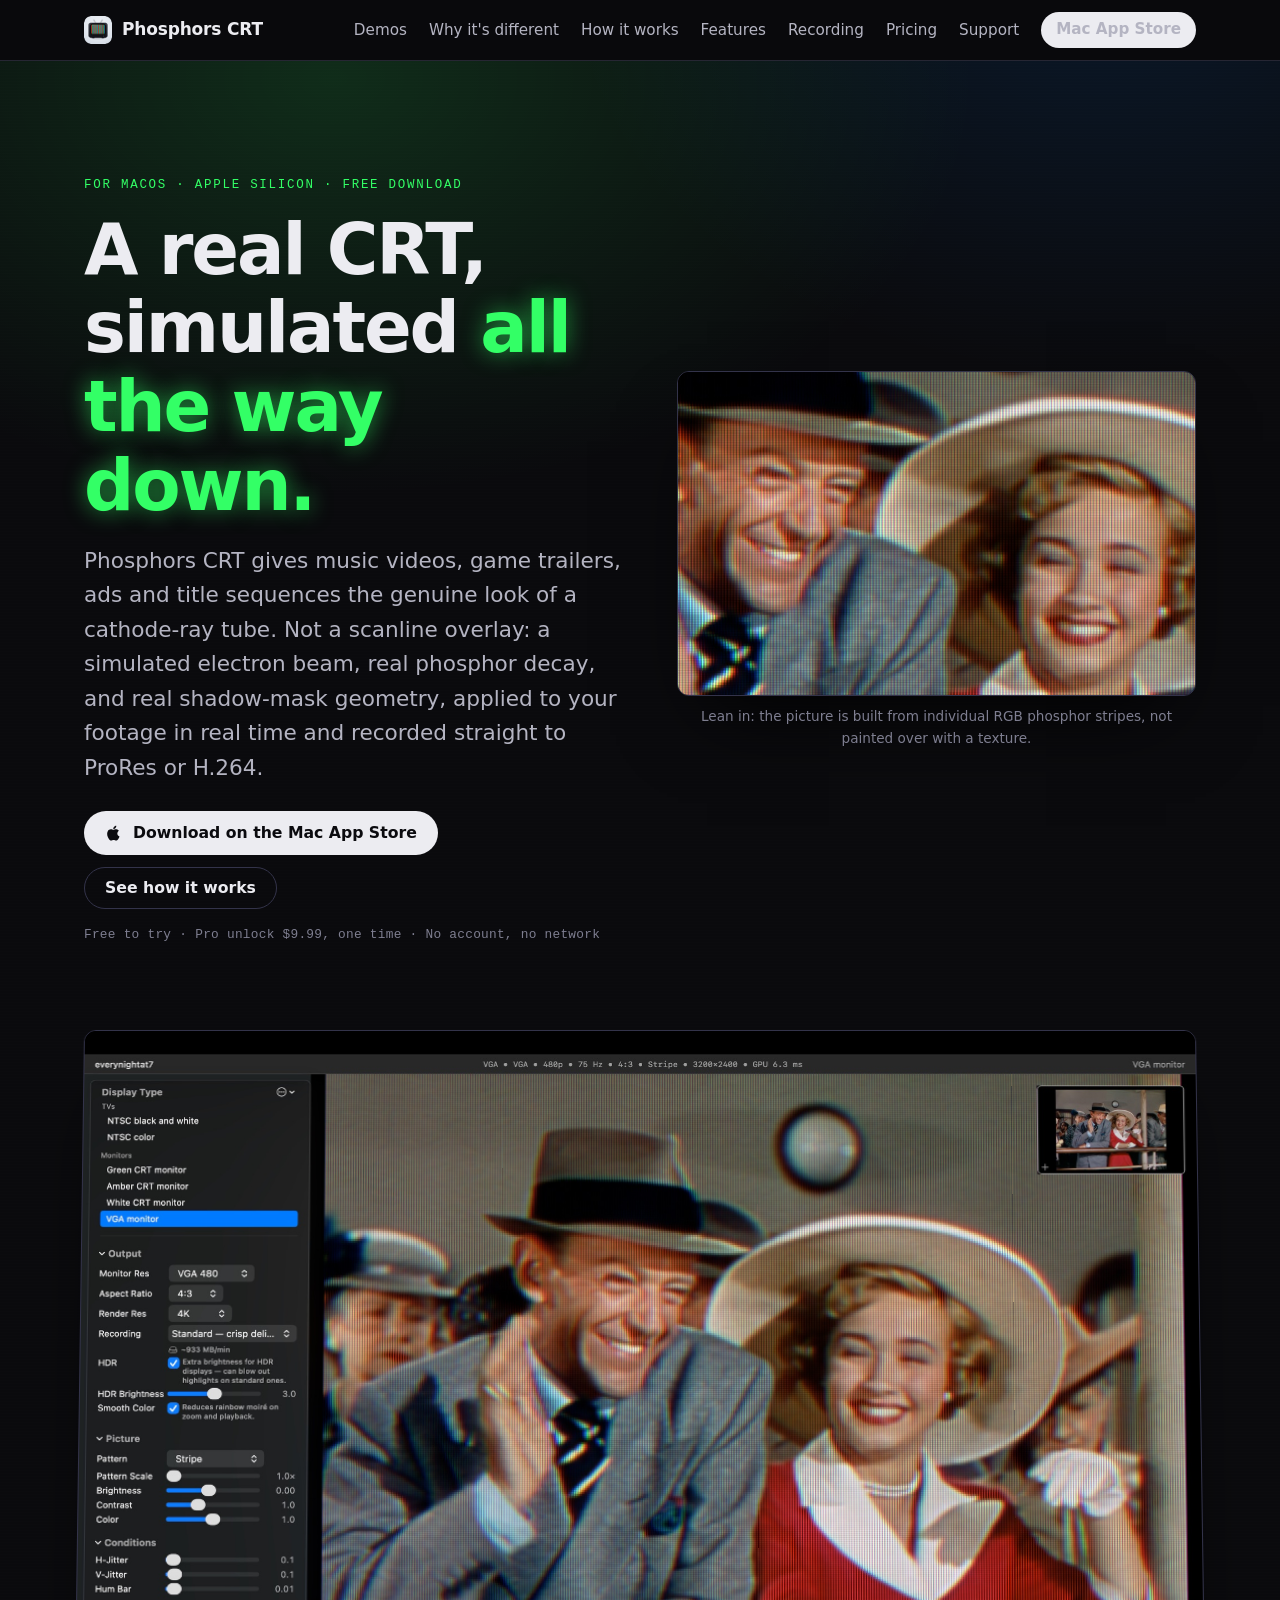
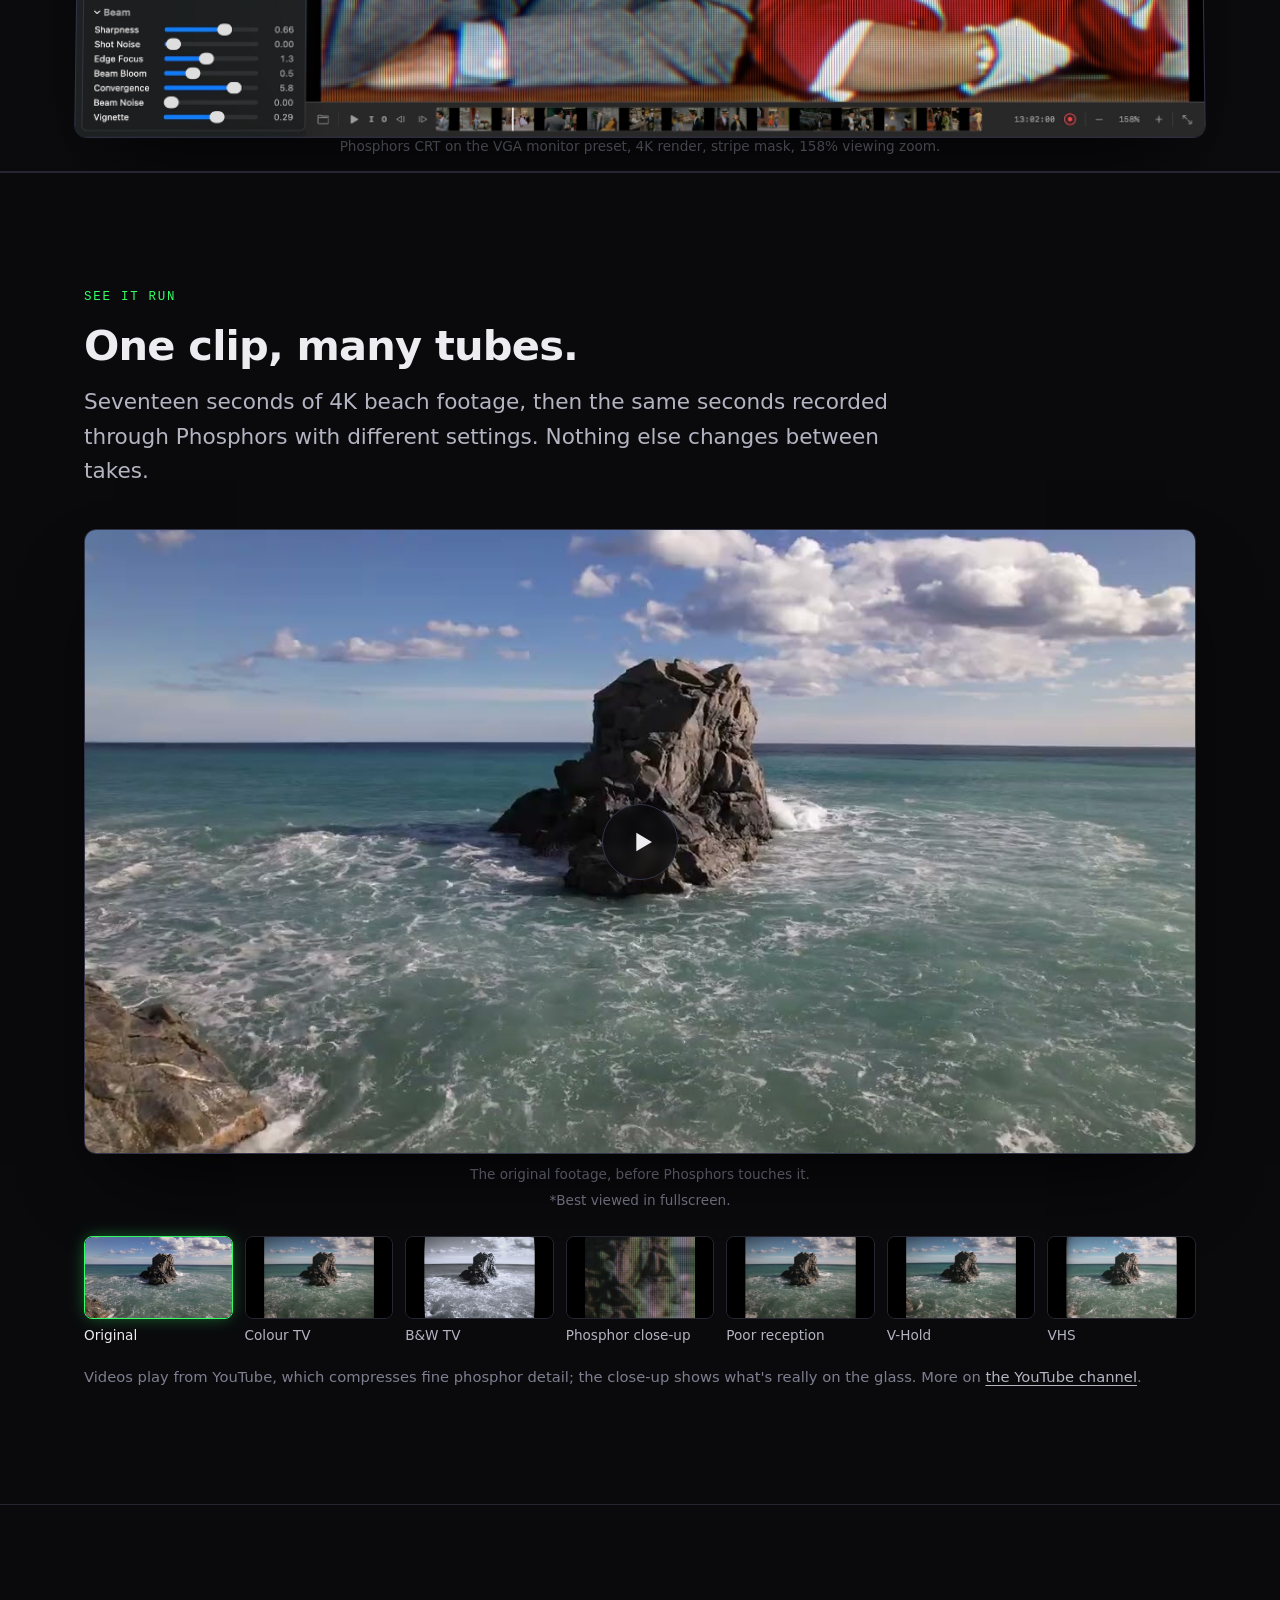
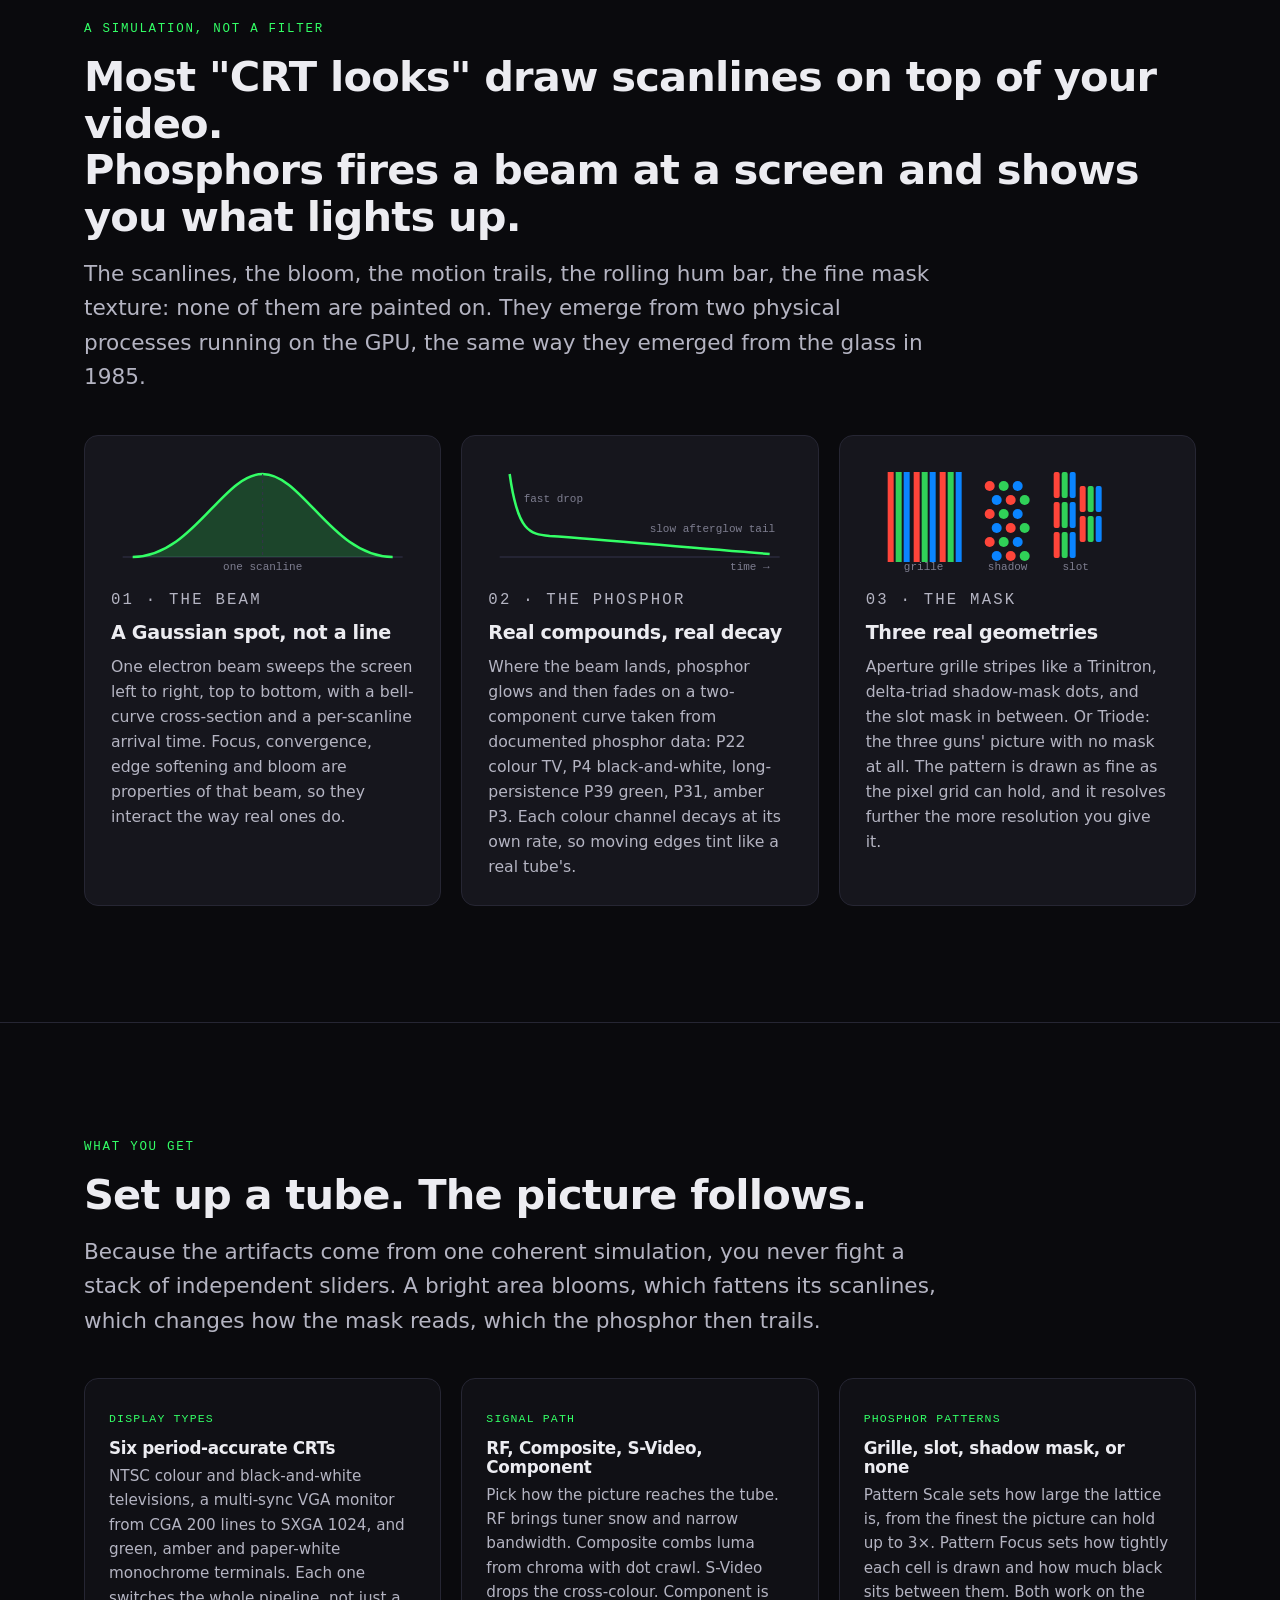
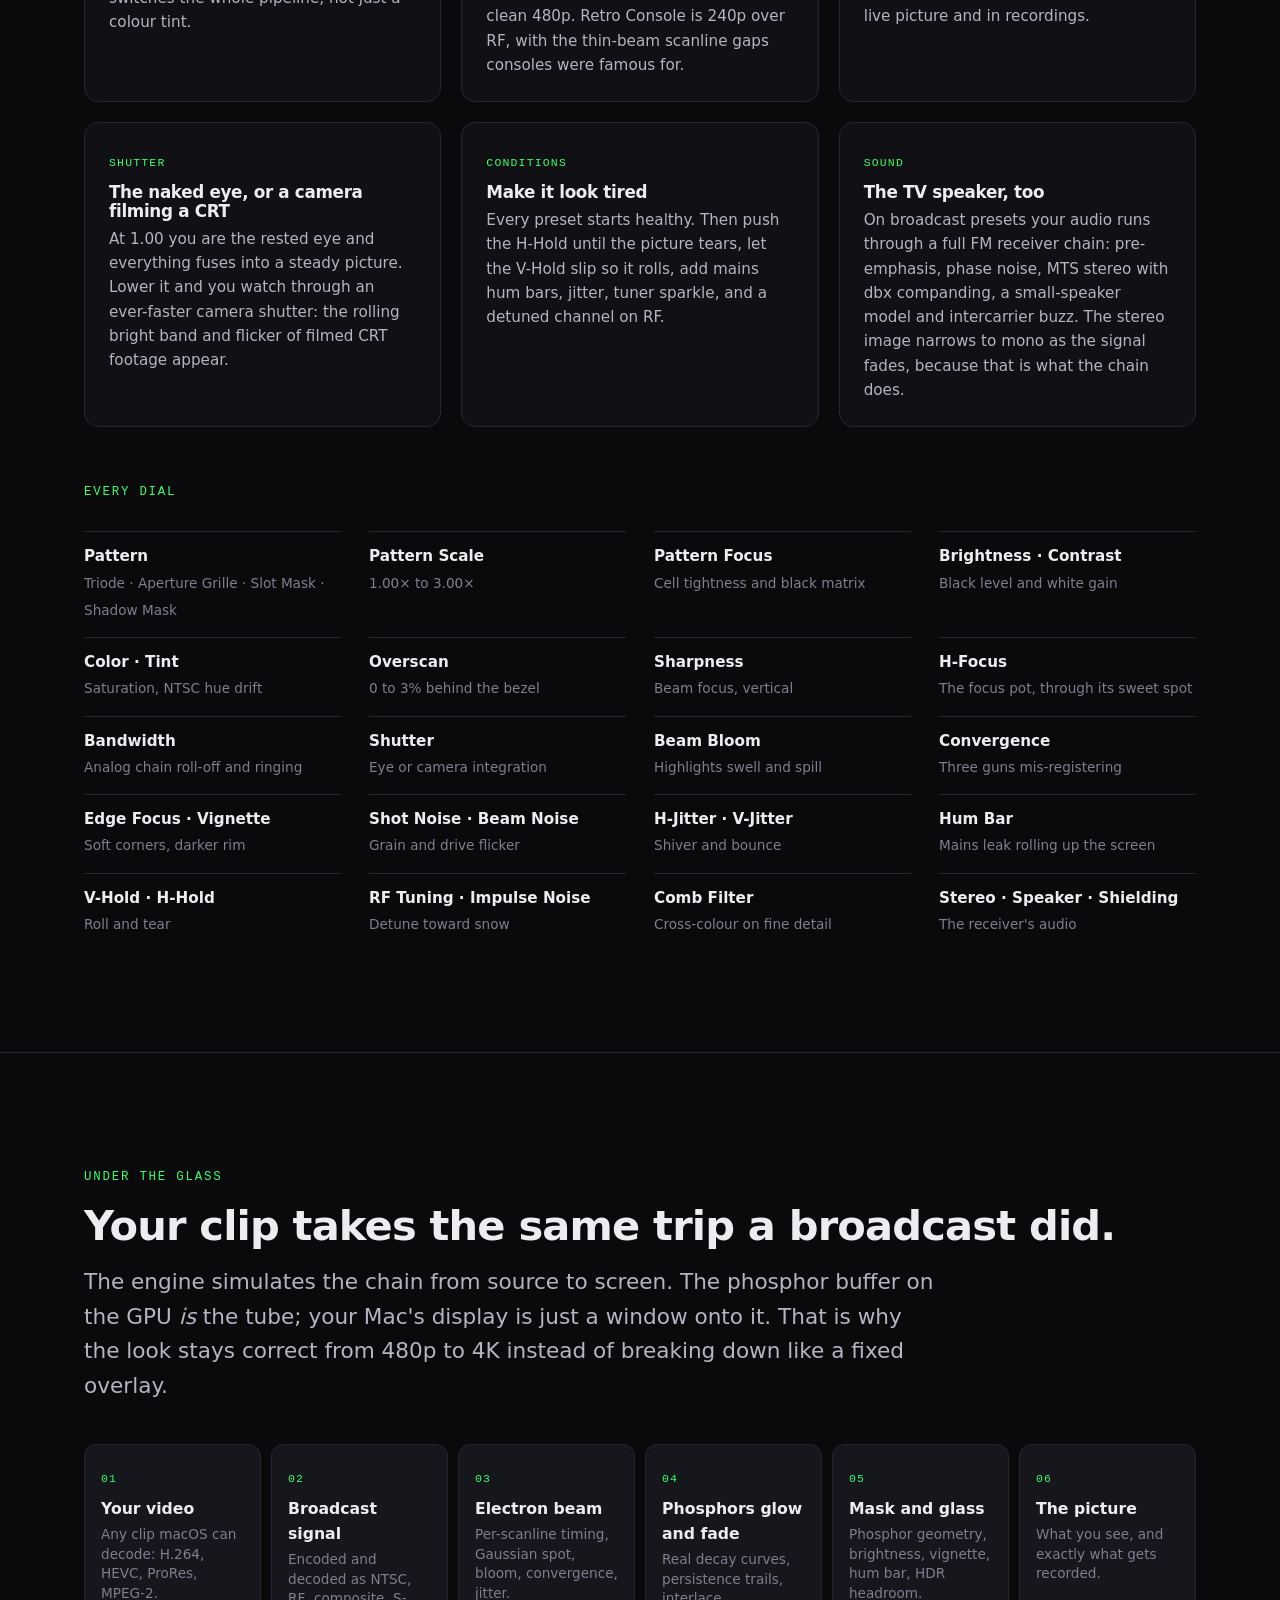
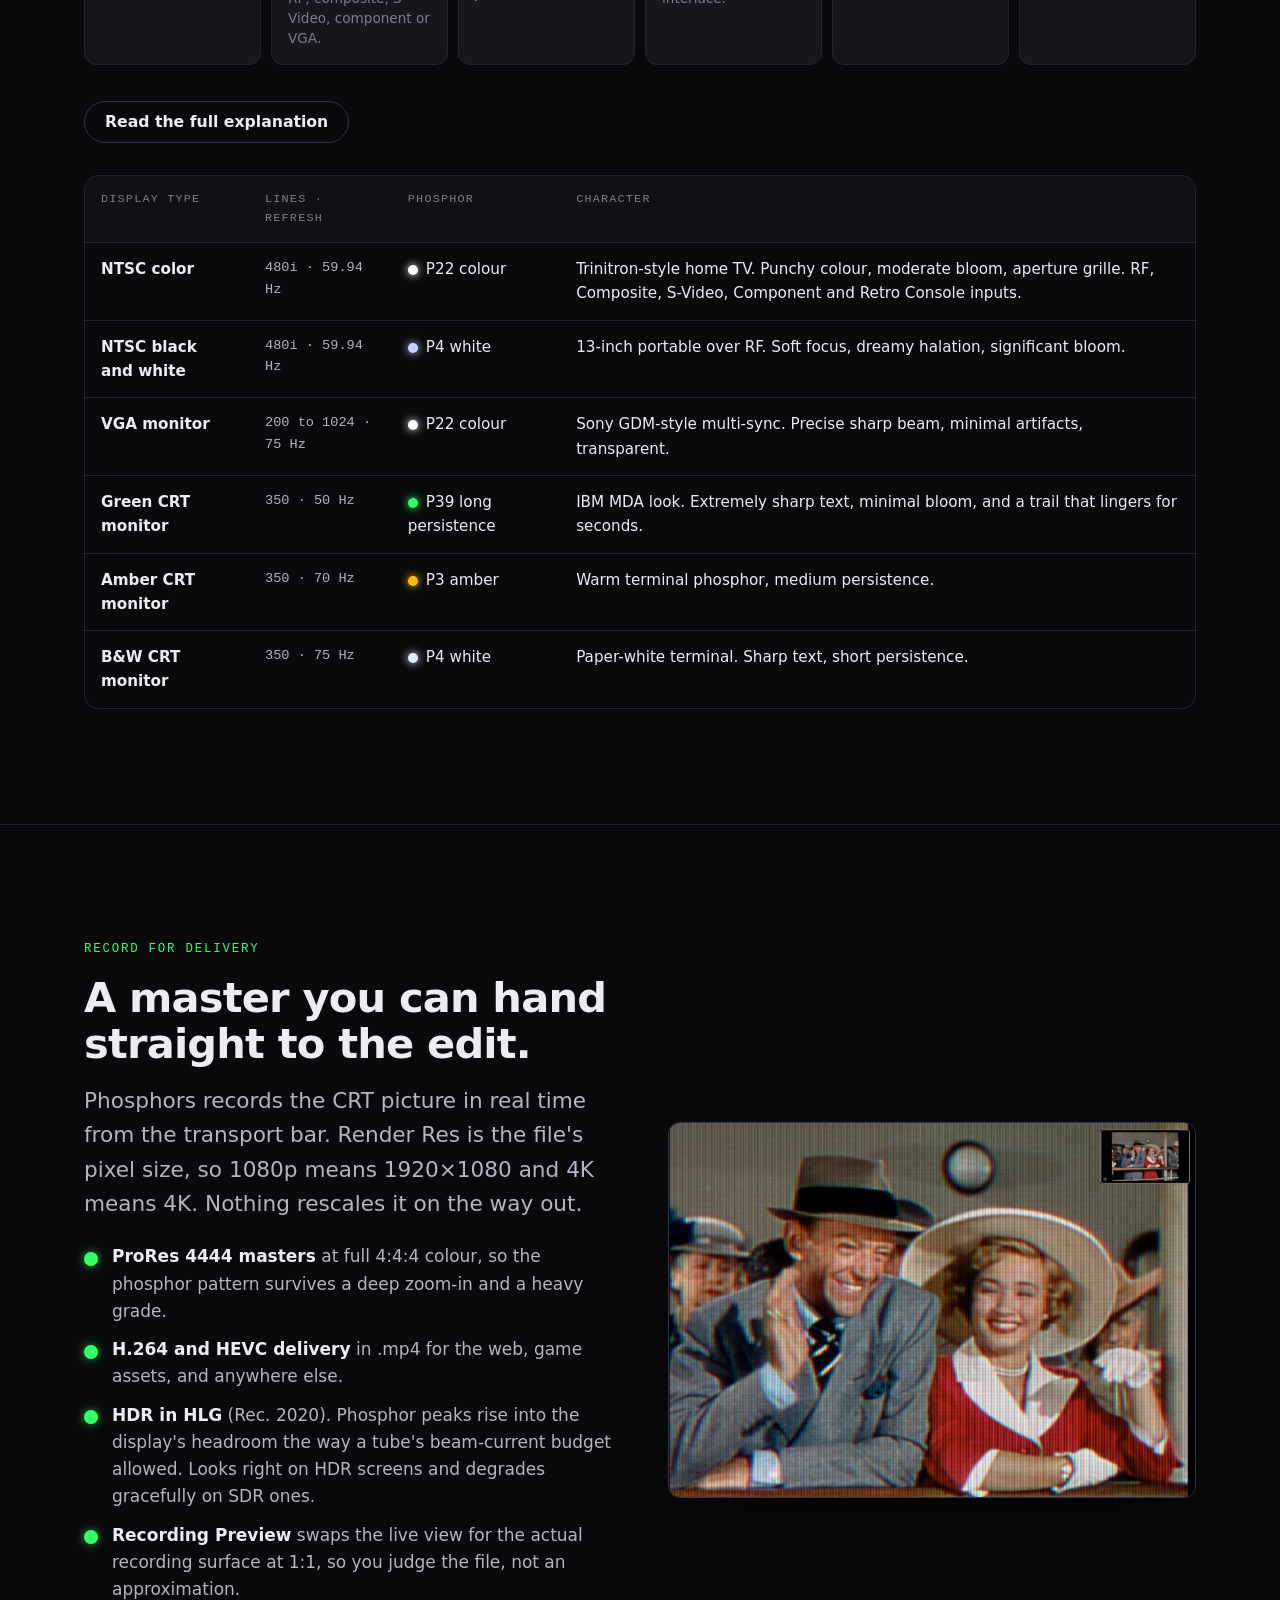
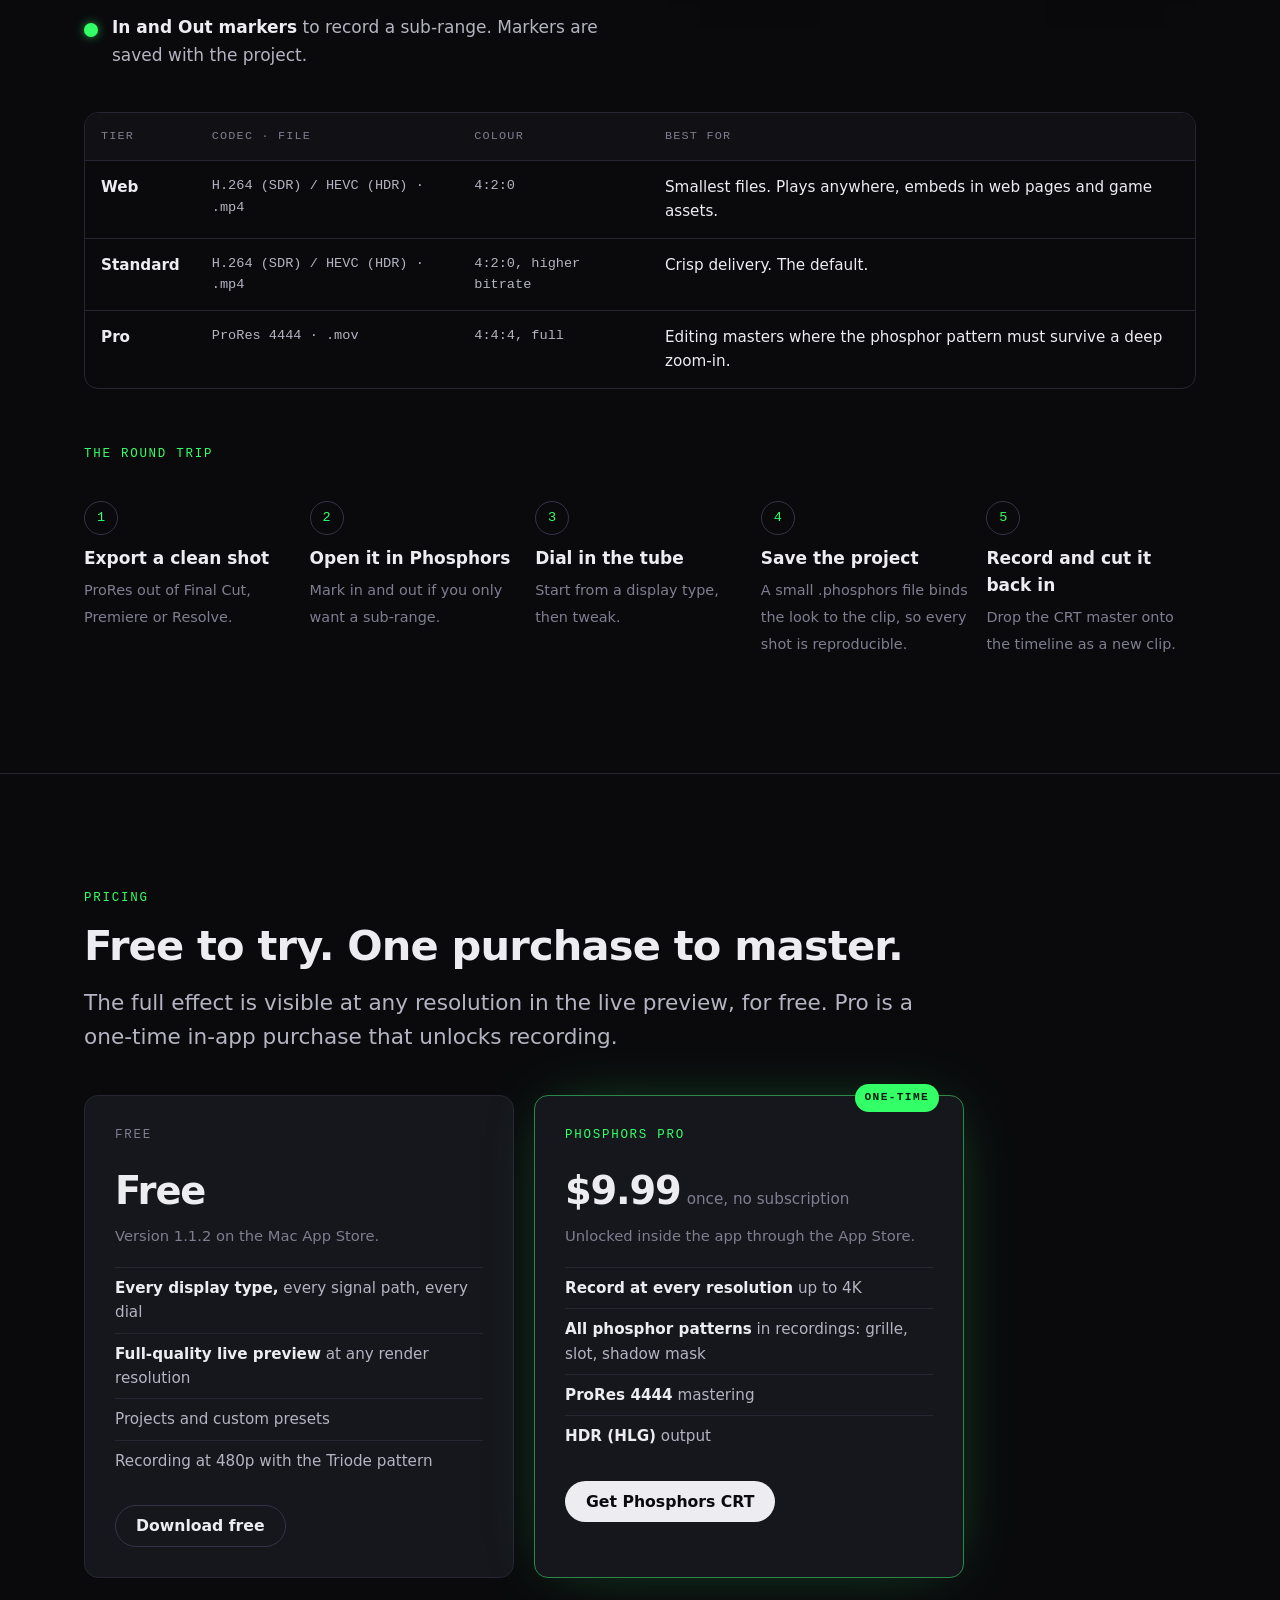
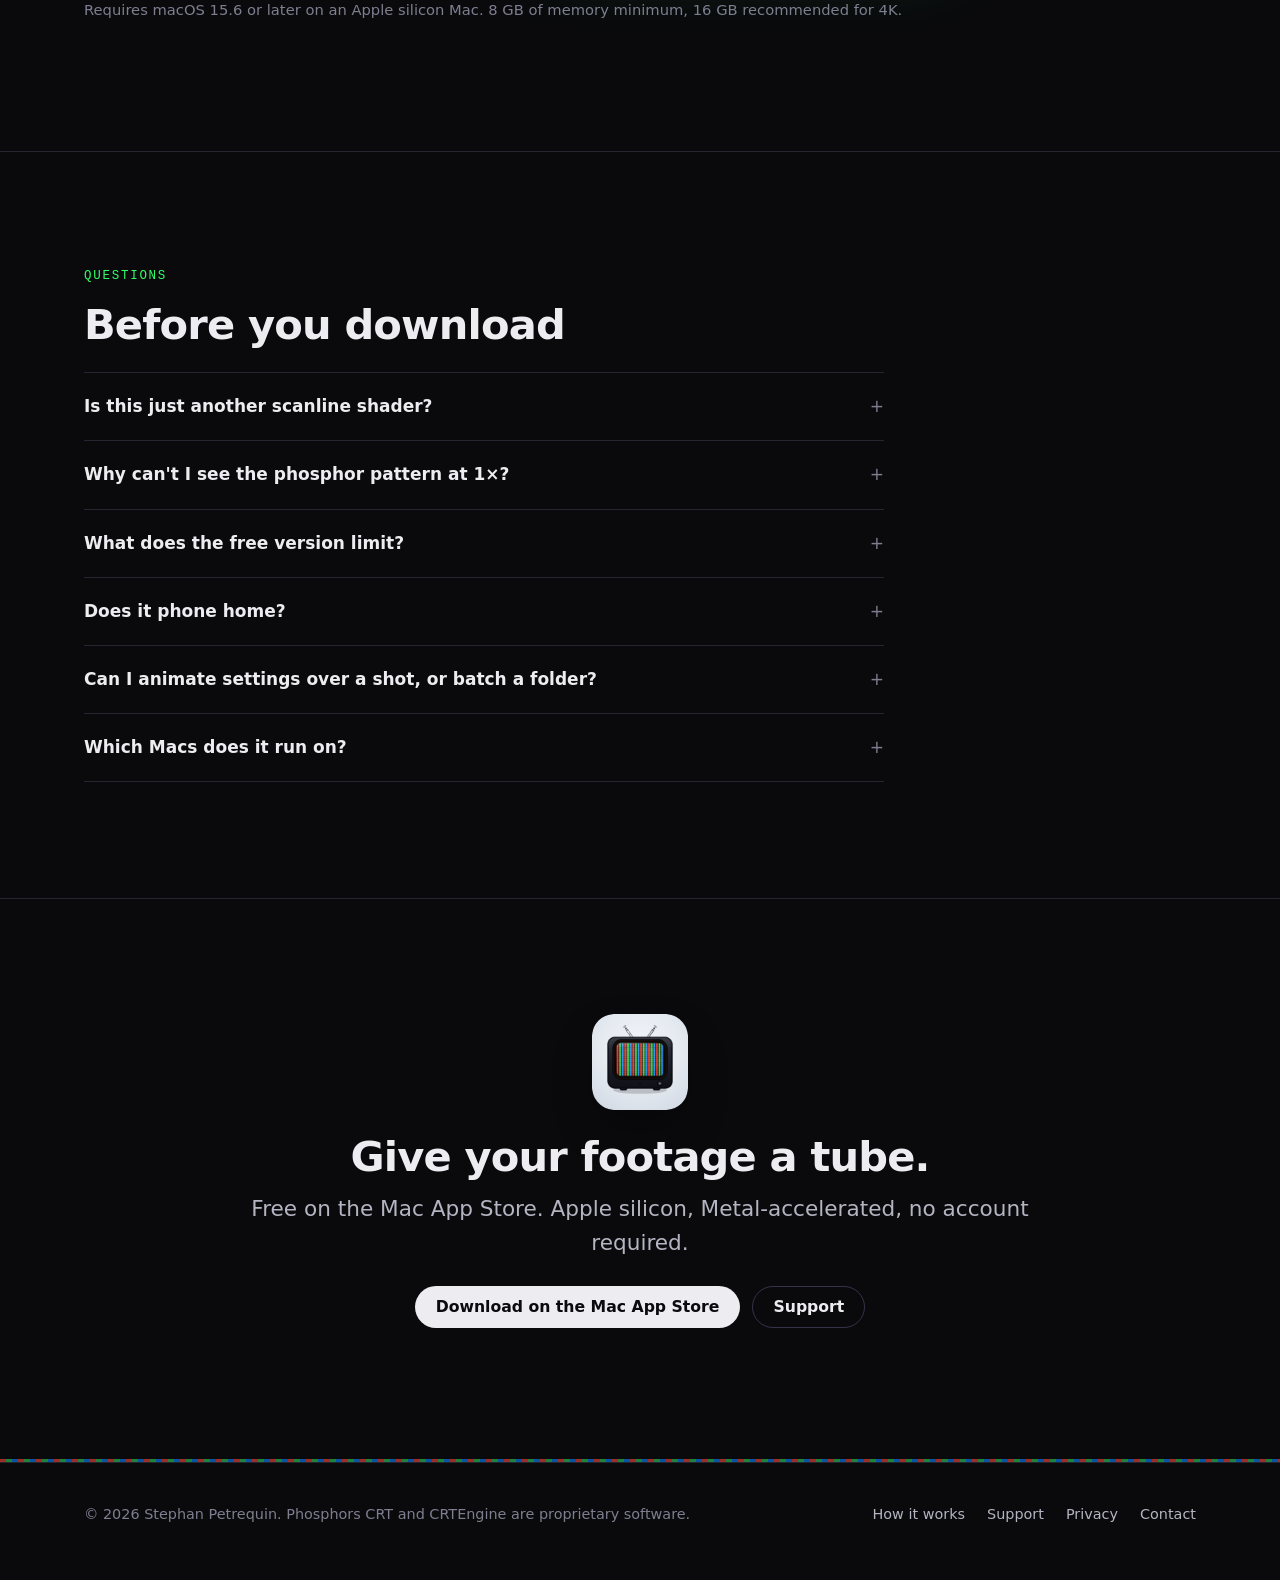
==== commit 0ded8343: "Demo player: best viewed in fullscreen note Co-Authored-By: Claude Opus 5.5 <noreply@anthropic.com>" ====
--- a/index.html
+++ b/index.html
@@ -14,7 +14,7 @@
   <meta property="og:image" content="https://phosphorscrt.com/assets/img/app-vga-monitor-2000.jpg">
   <meta name="twitter:card" content="summary_large_image">
   <meta name="theme-color" content="#0a0a0d">
-  <link rel="stylesheet" href="assets/css/site.css">
+  <link rel="stylesheet" href="assets/css/site.css?v=20261014">
   <script type="application/ld+json">
   {
     "@context": "https://schema.org",
@@ -93,7 +93,8 @@
           <span class="demo-play" aria-hidden="true"><svg viewBox="0 0 24 24"><path d="M8 5.5v13l11-6.5z" fill="currentColor"/></svg></span>
         </a>
       </div>
-      <p class="caption" id="demo-caption">The original footage, before Phosphors touches it.</p>
+      <p class="caption" id="demo-caption" style="margin-bottom:0">The original footage, before Phosphors touches it.</p>
+      <p class="caption" style="margin-top:4px">*Best viewed in fullscreen.</p>
 
       <ol class="demo-list" aria-label="Demo videos">
         <li><a href="https://www.youtube.com/watch?v=4G34kZF1iXE" data-video="4G34kZF1iXE" data-poster="assets/img/demos/original.jpg" data-caption="The original footage, before Phosphors touches it." aria-current="true"><img src="assets/img/demos/original-thumb.jpg" alt="" width="480" height="270" loading="lazy"><span>Original</span></a></li>
@@ -426,6 +427,6 @@
   </div>
 </footer>
 
-<script src="assets/js/site.js" defer></script>
+<script src="assets/js/site.js?v=20261014" defer></script>
 </body>
 </html>
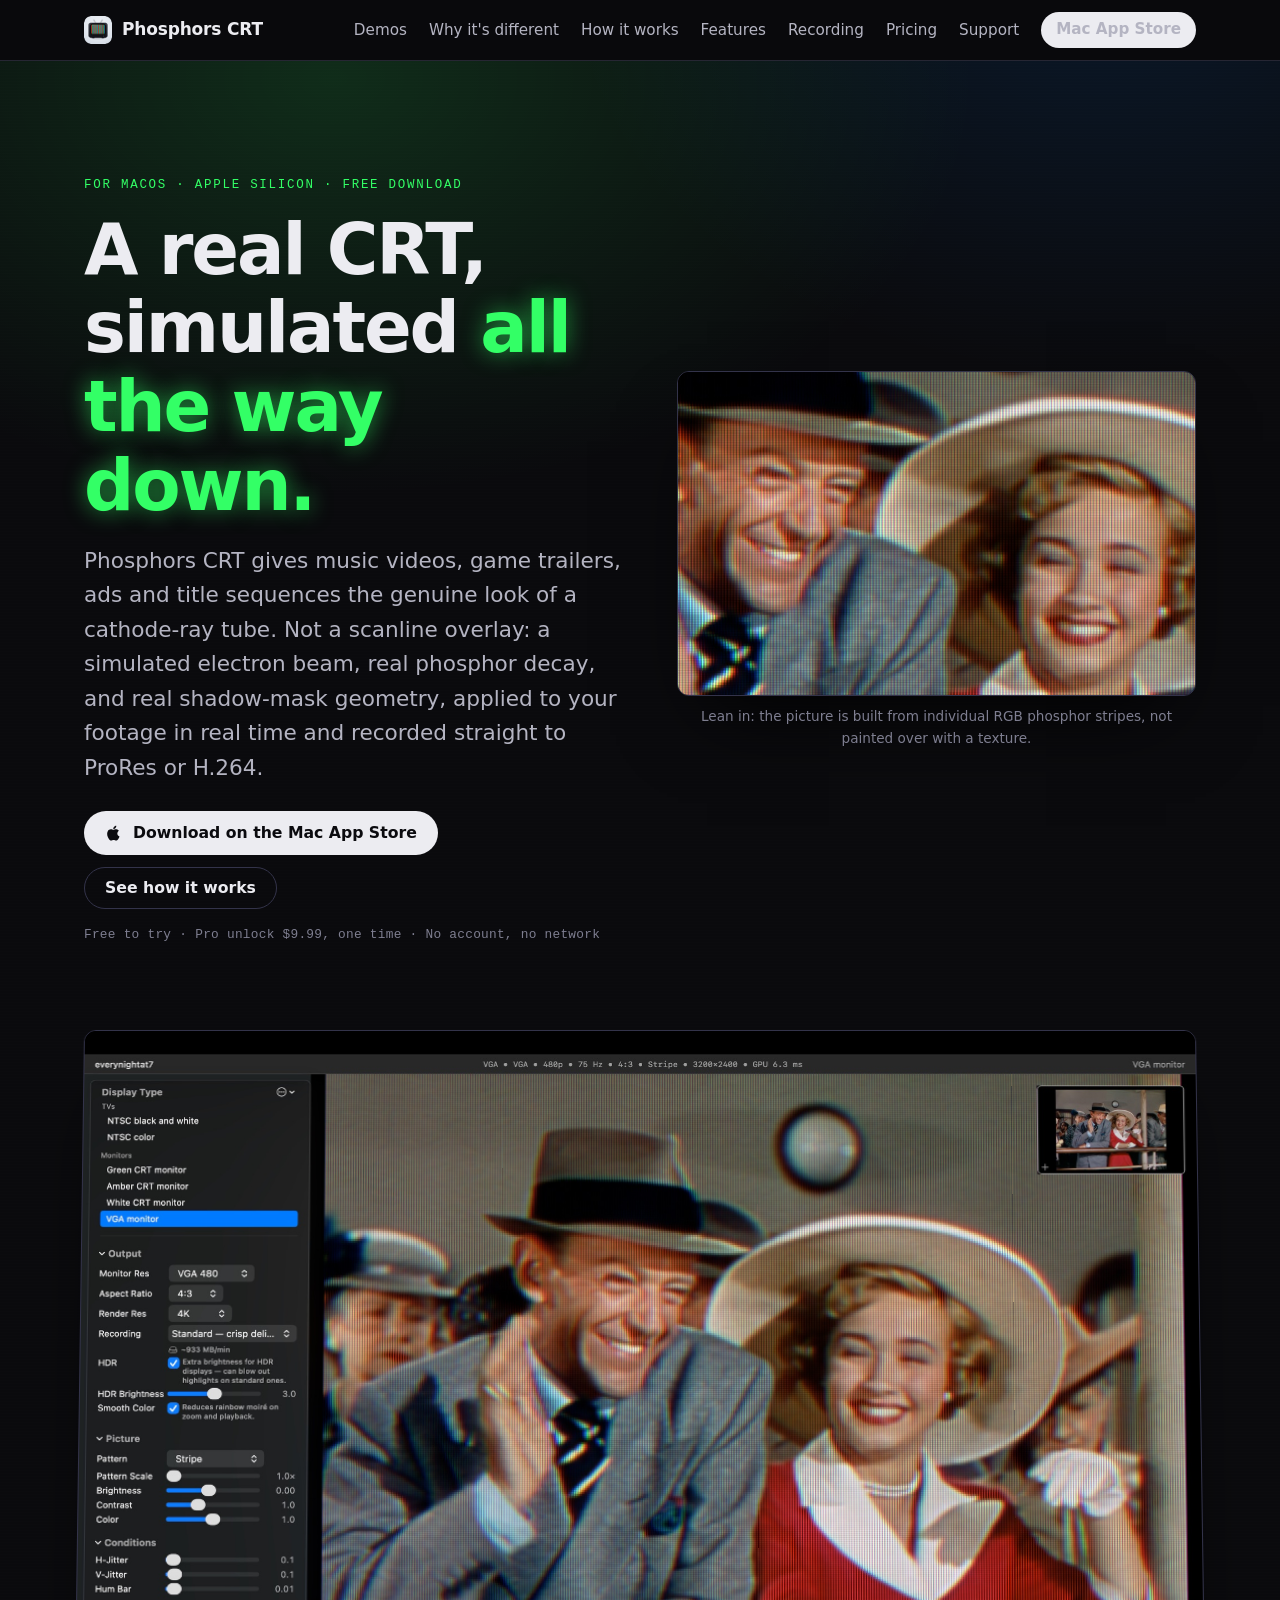
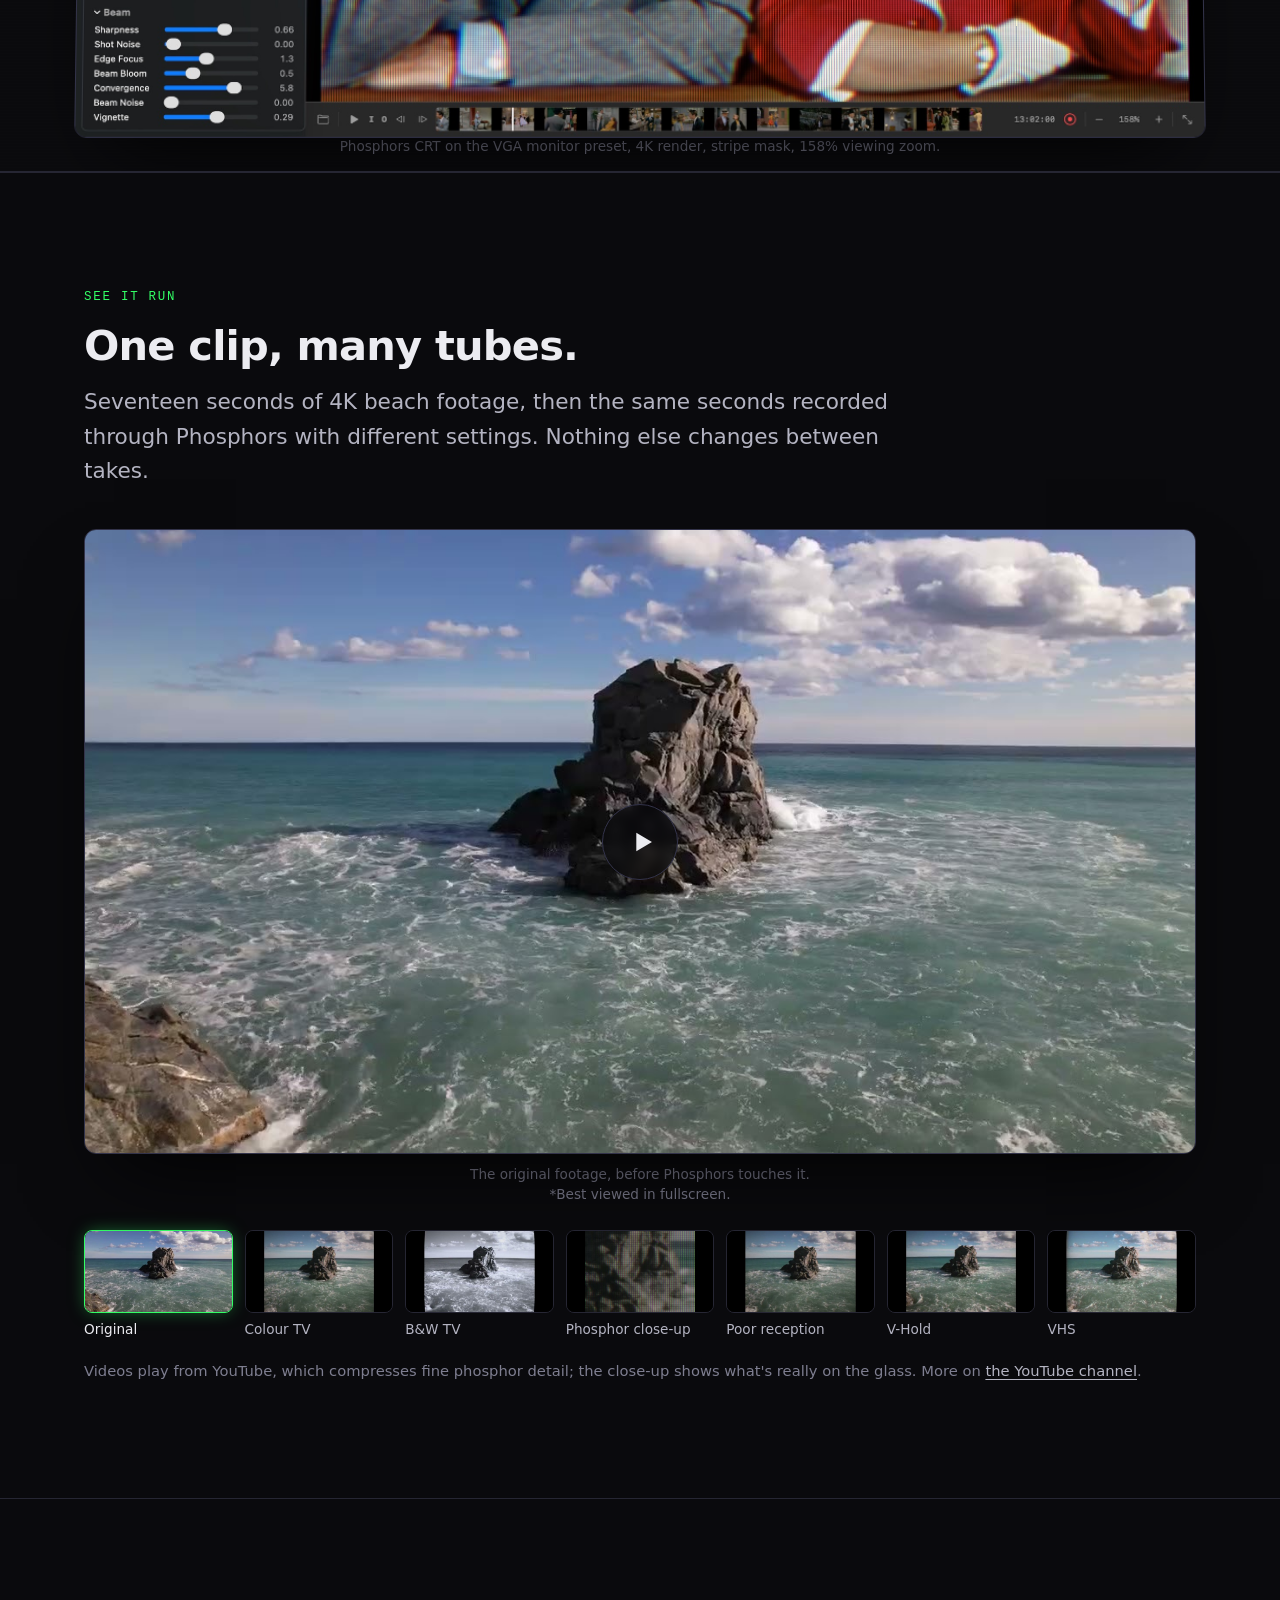
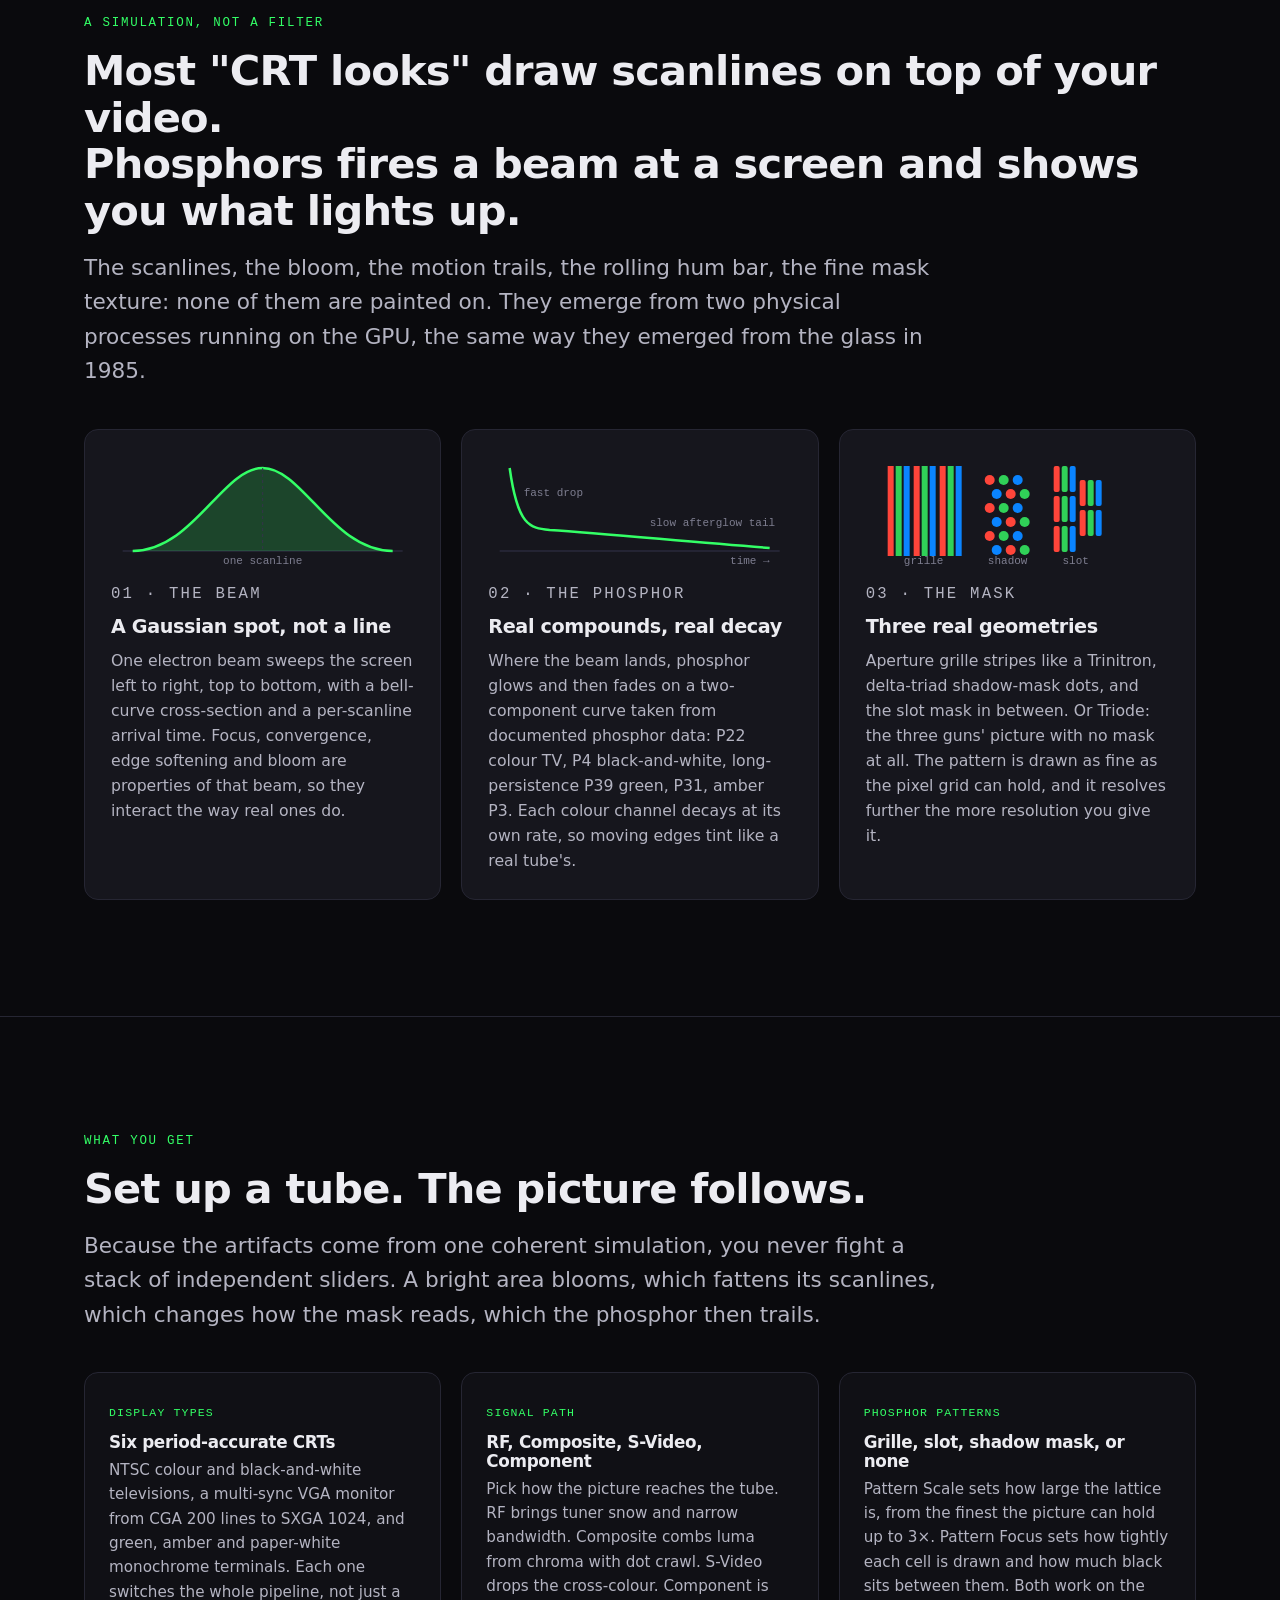
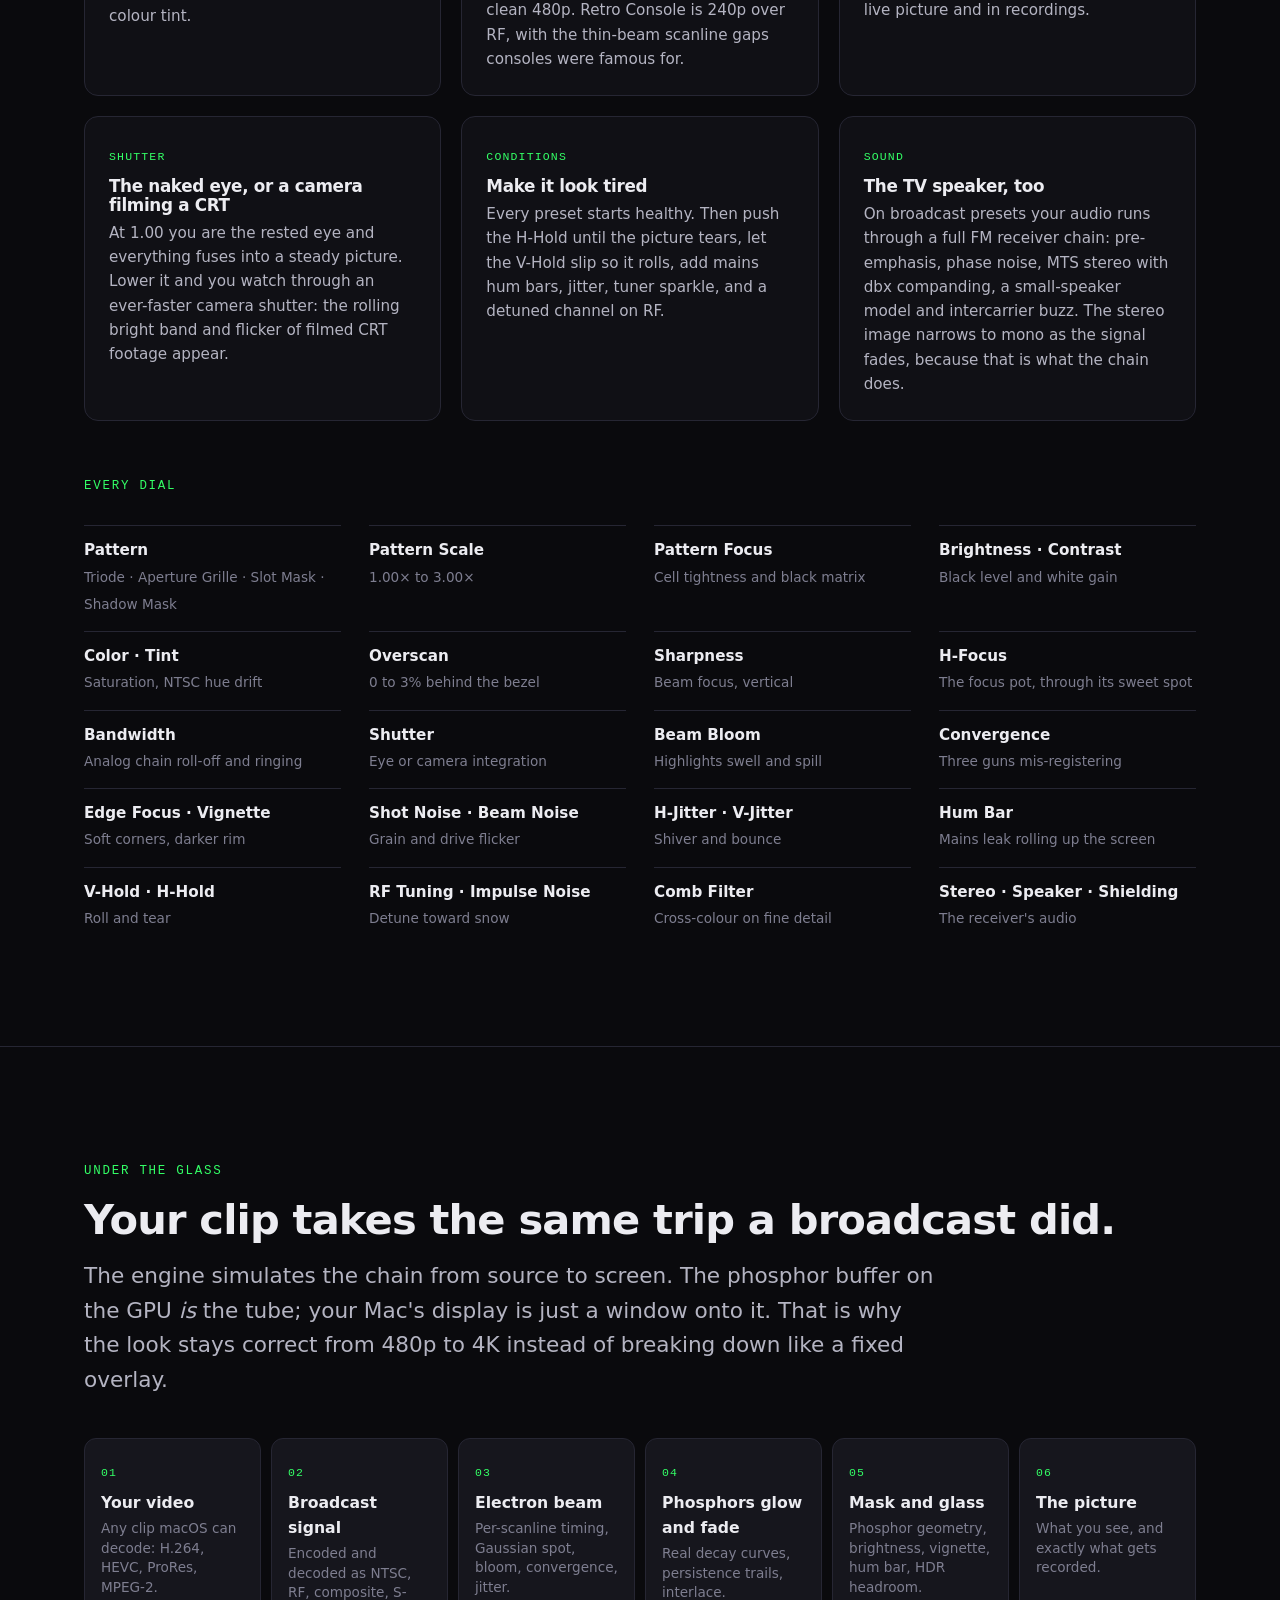
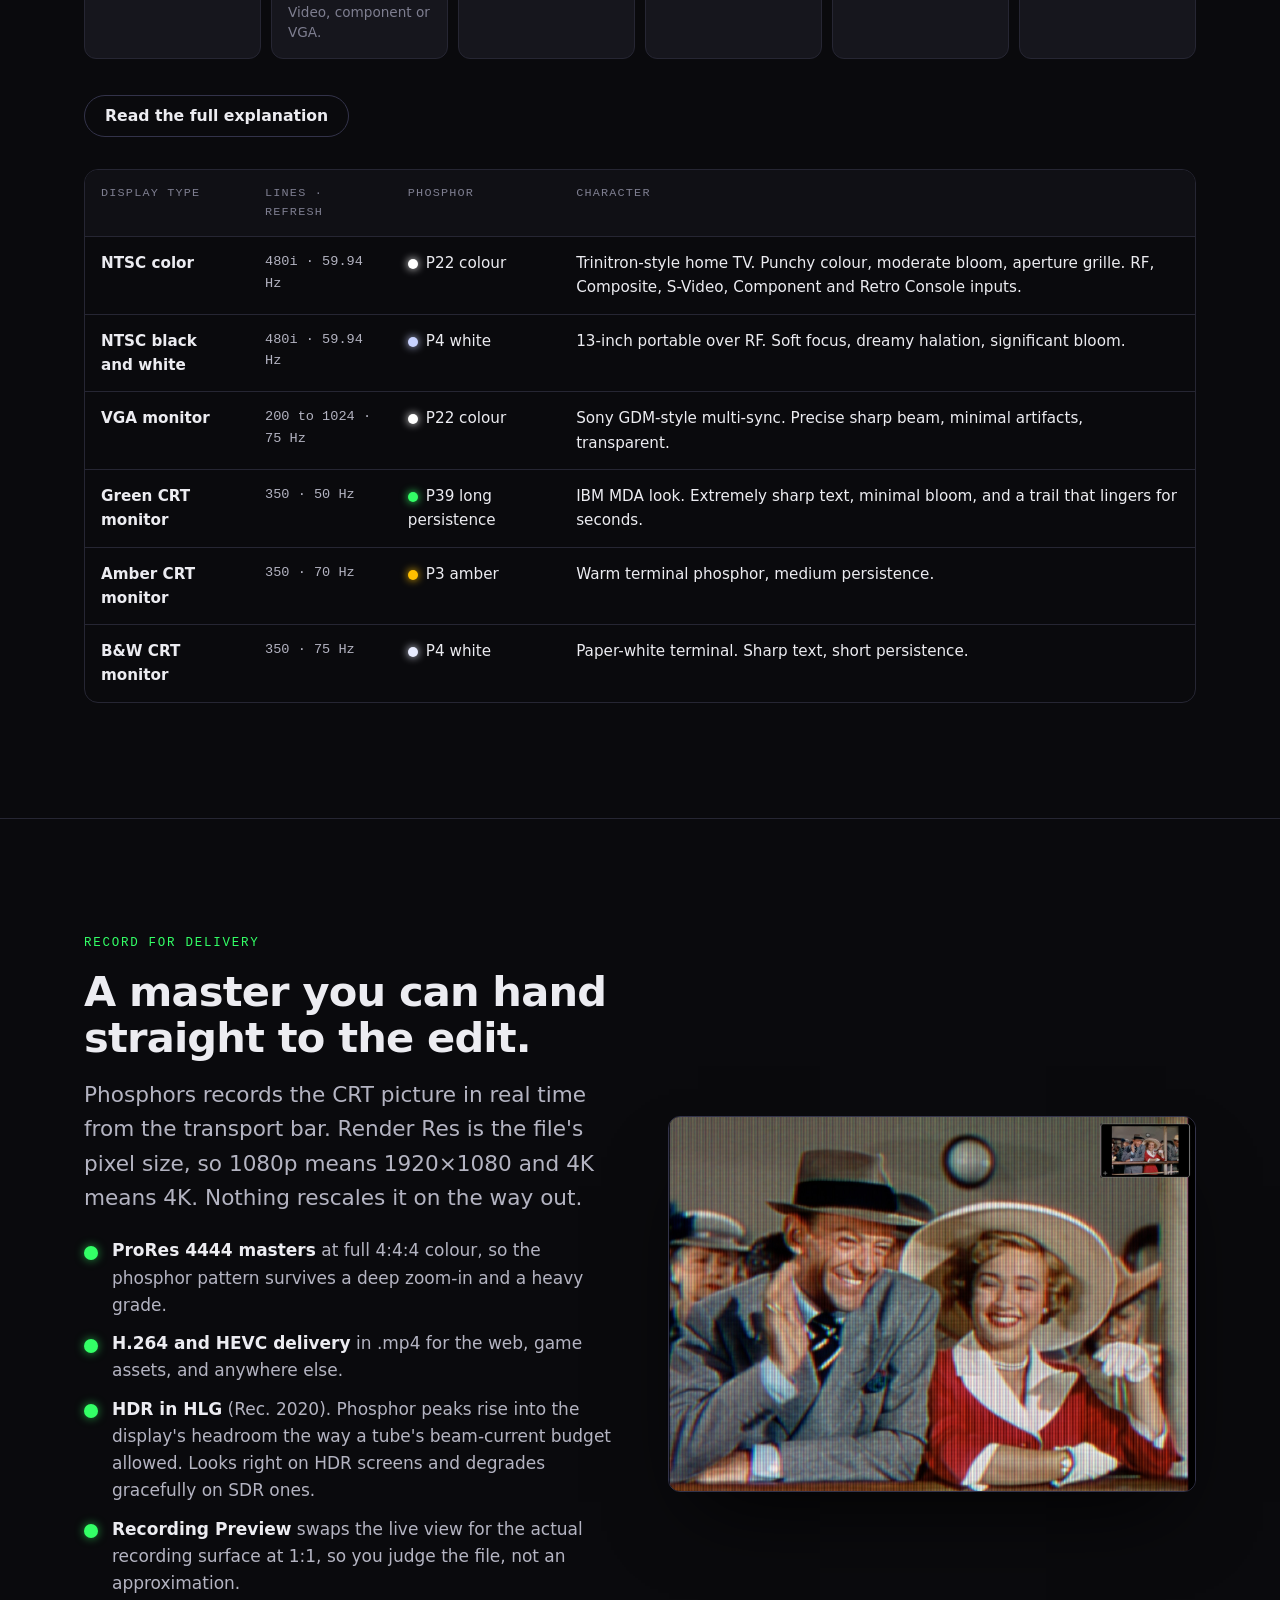
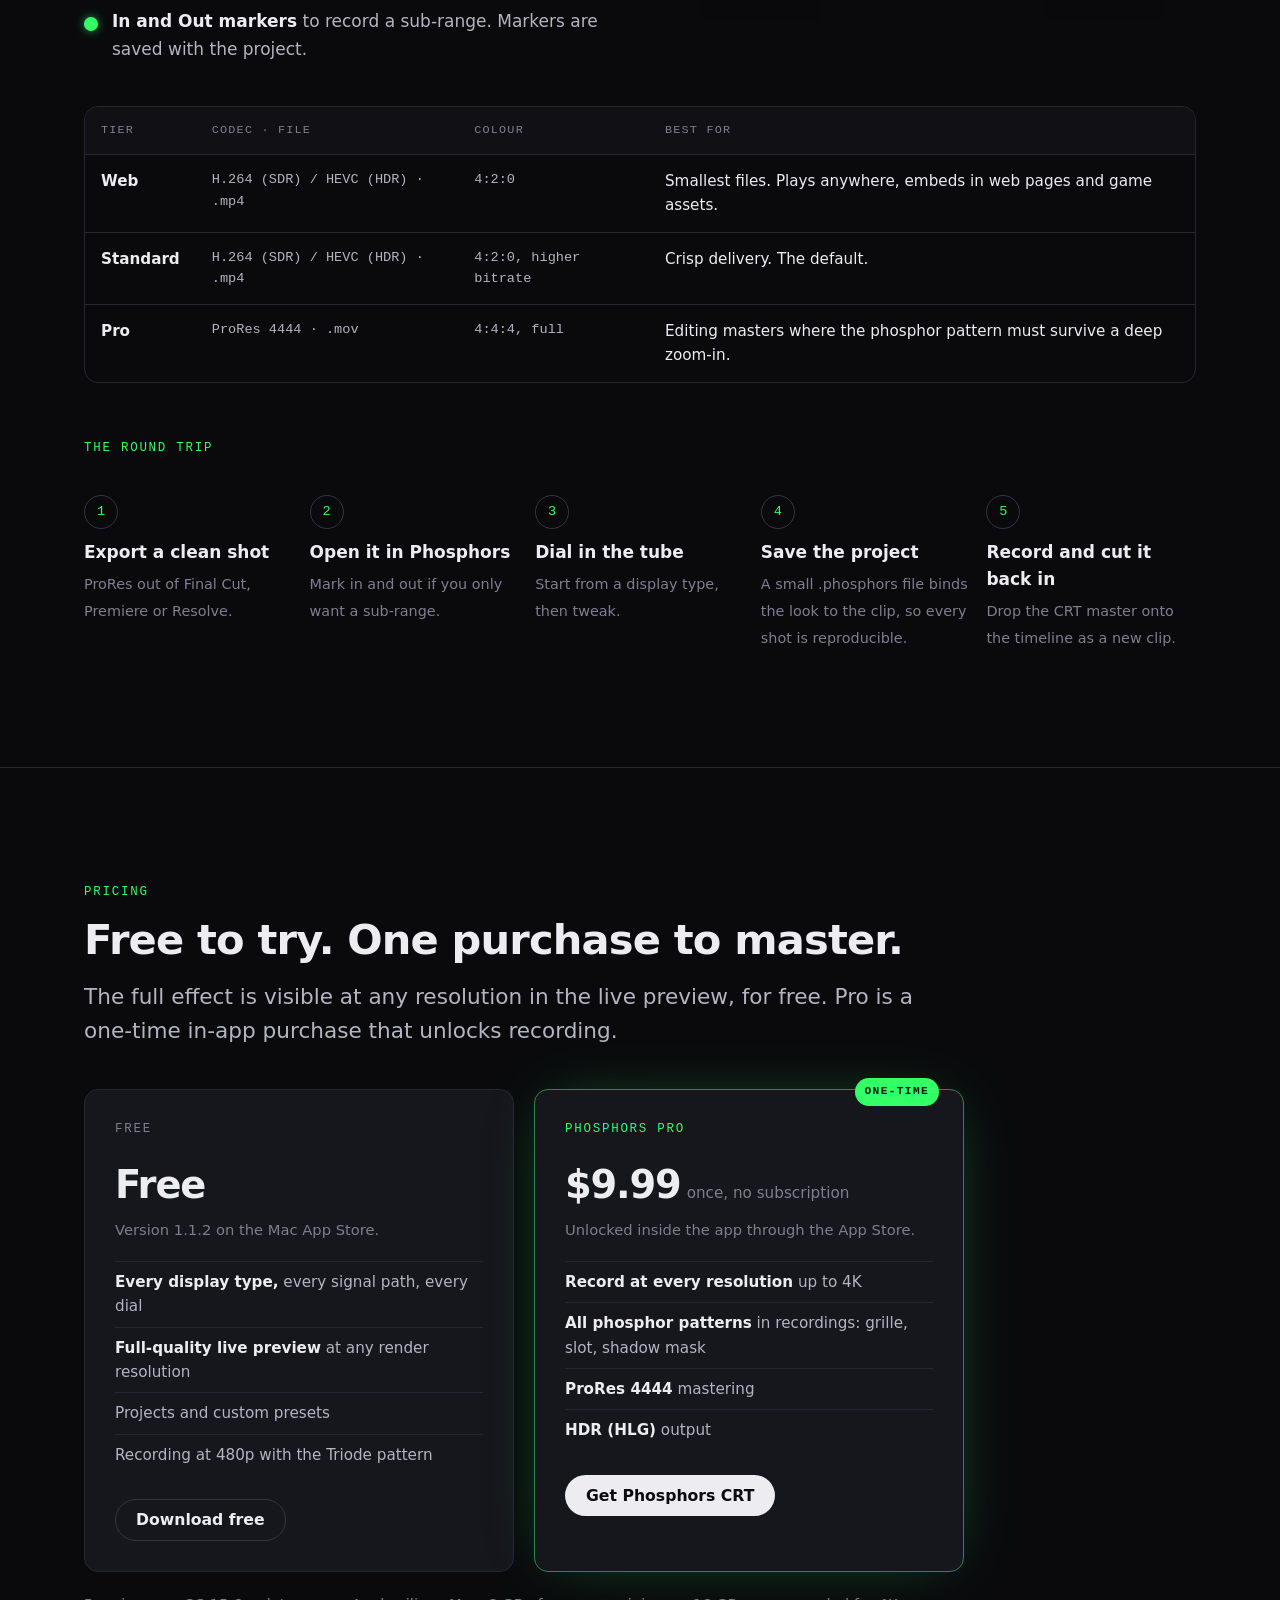
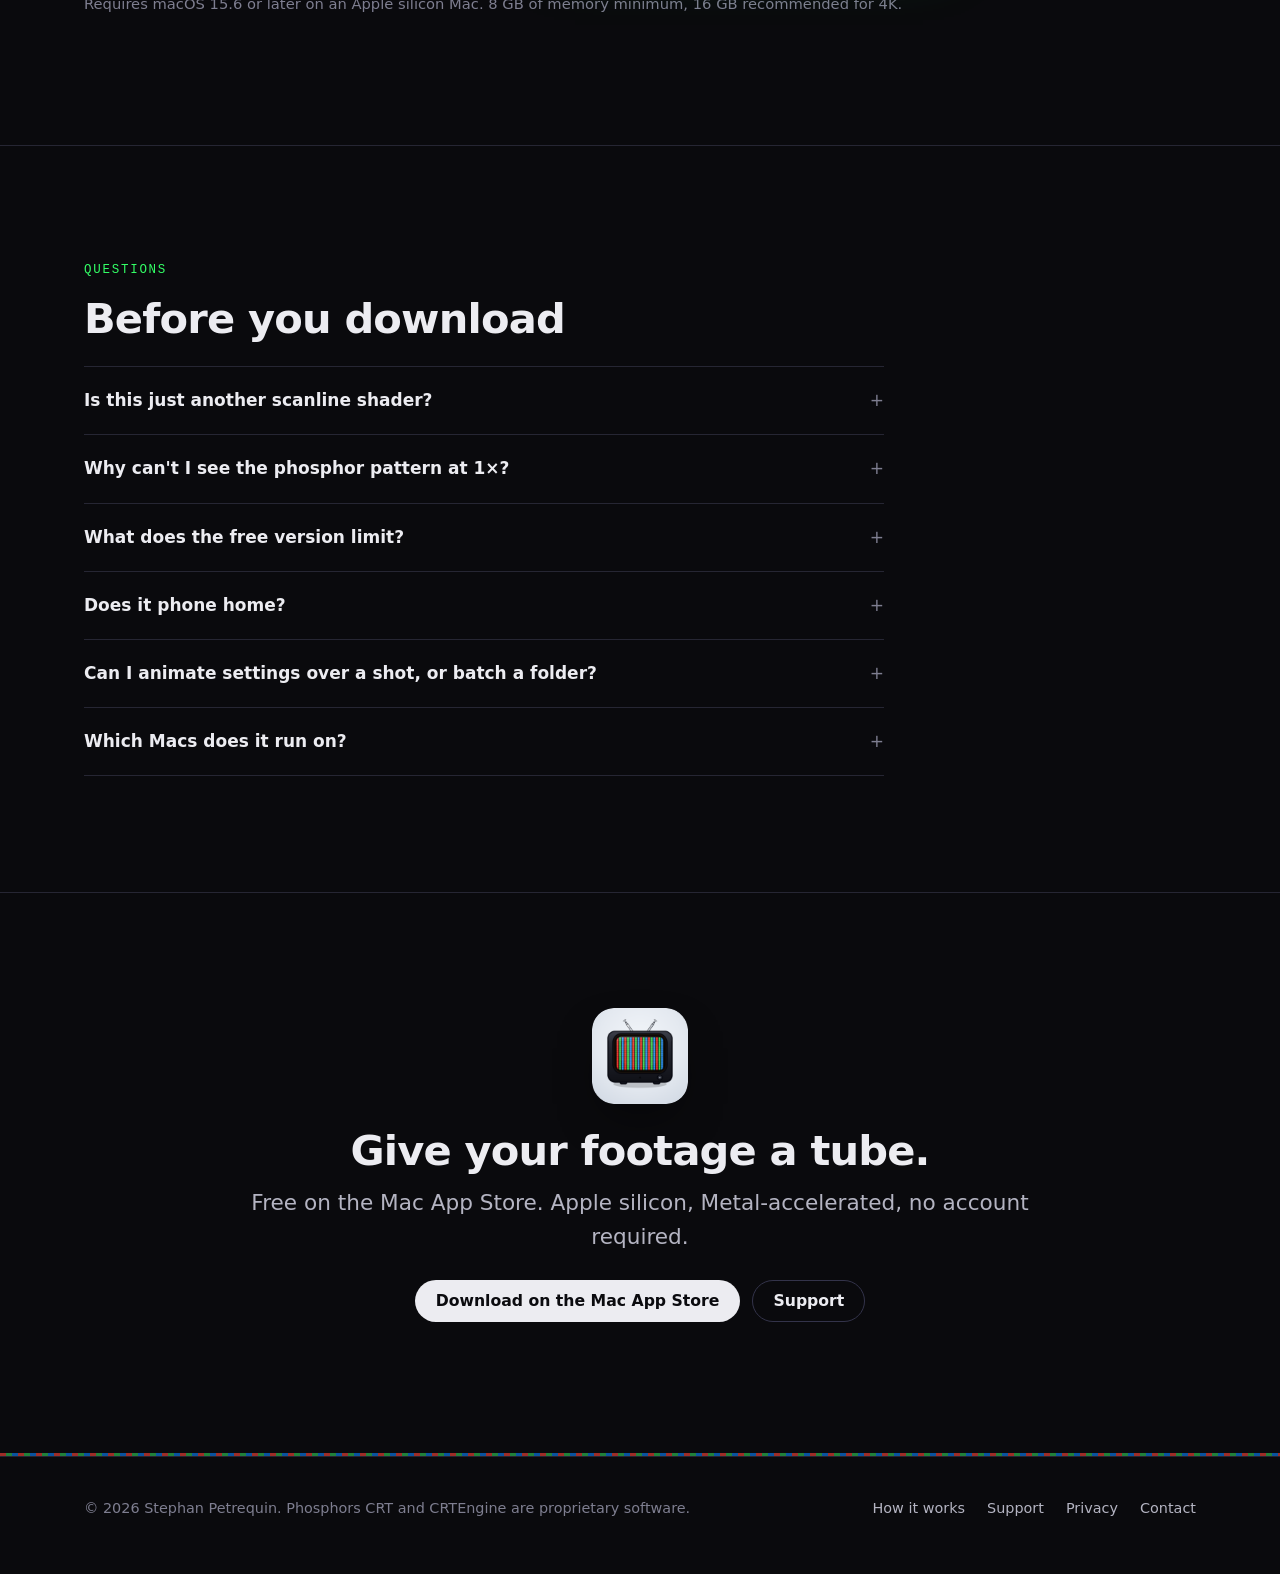
==== commit 45090628: "Demo player: tighten fullscreen note to the caption Co-Authored-By: Claude Opus 5.5 <noreply@anthrop" ====
--- a/index.html
+++ b/index.html
@@ -94,7 +94,7 @@
         </a>
       </div>
       <p class="caption" id="demo-caption" style="margin-bottom:0">The original footage, before Phosphors touches it.</p>
-      <p class="caption" style="margin-top:4px">*Best viewed in fullscreen.</p>
+      <p class="caption" style="margin-top:-2px">*Best viewed in fullscreen.</p>
 
       <ol class="demo-list" aria-label="Demo videos">
         <li><a href="https://www.youtube.com/watch?v=4G34kZF1iXE" data-video="4G34kZF1iXE" data-poster="assets/img/demos/original.jpg" data-caption="The original footage, before Phosphors touches it." aria-current="true"><img src="assets/img/demos/original-thumb.jpg" alt="" width="480" height="270" loading="lazy"><span>Original</span></a></li>
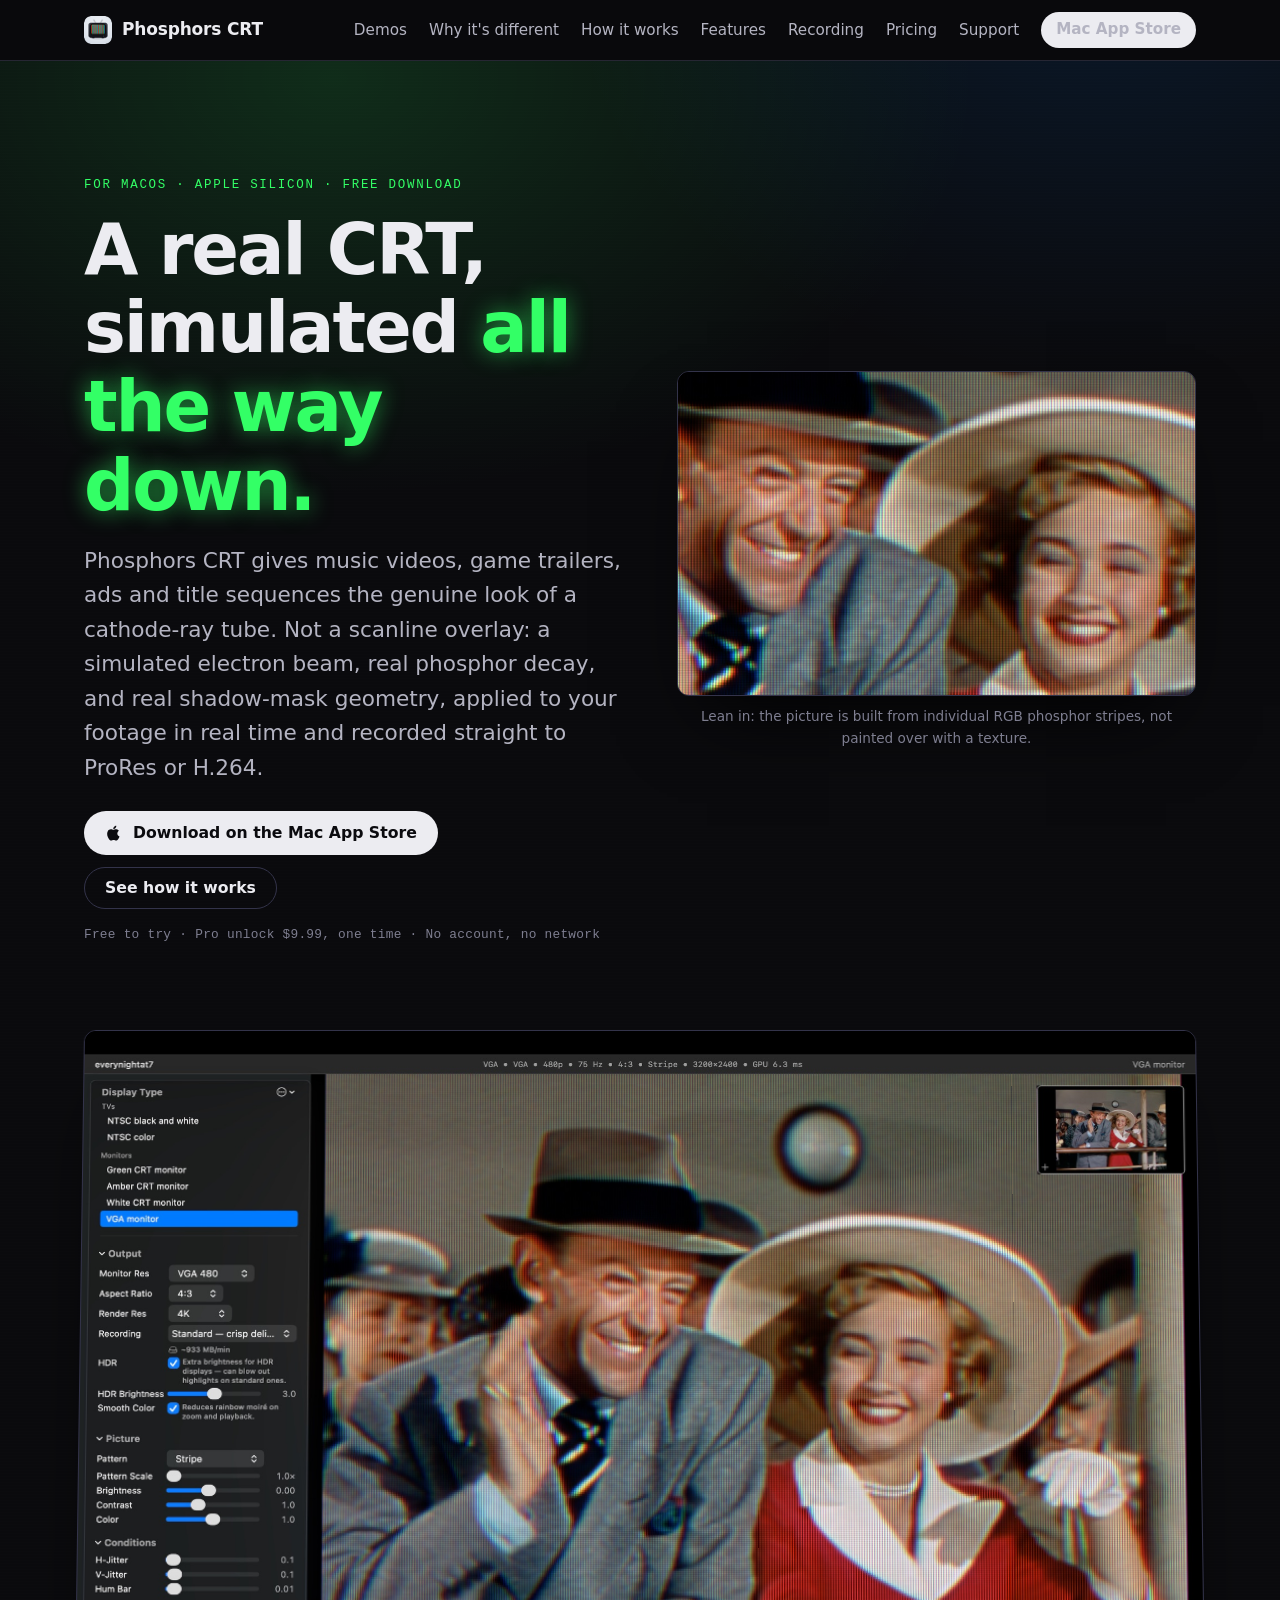
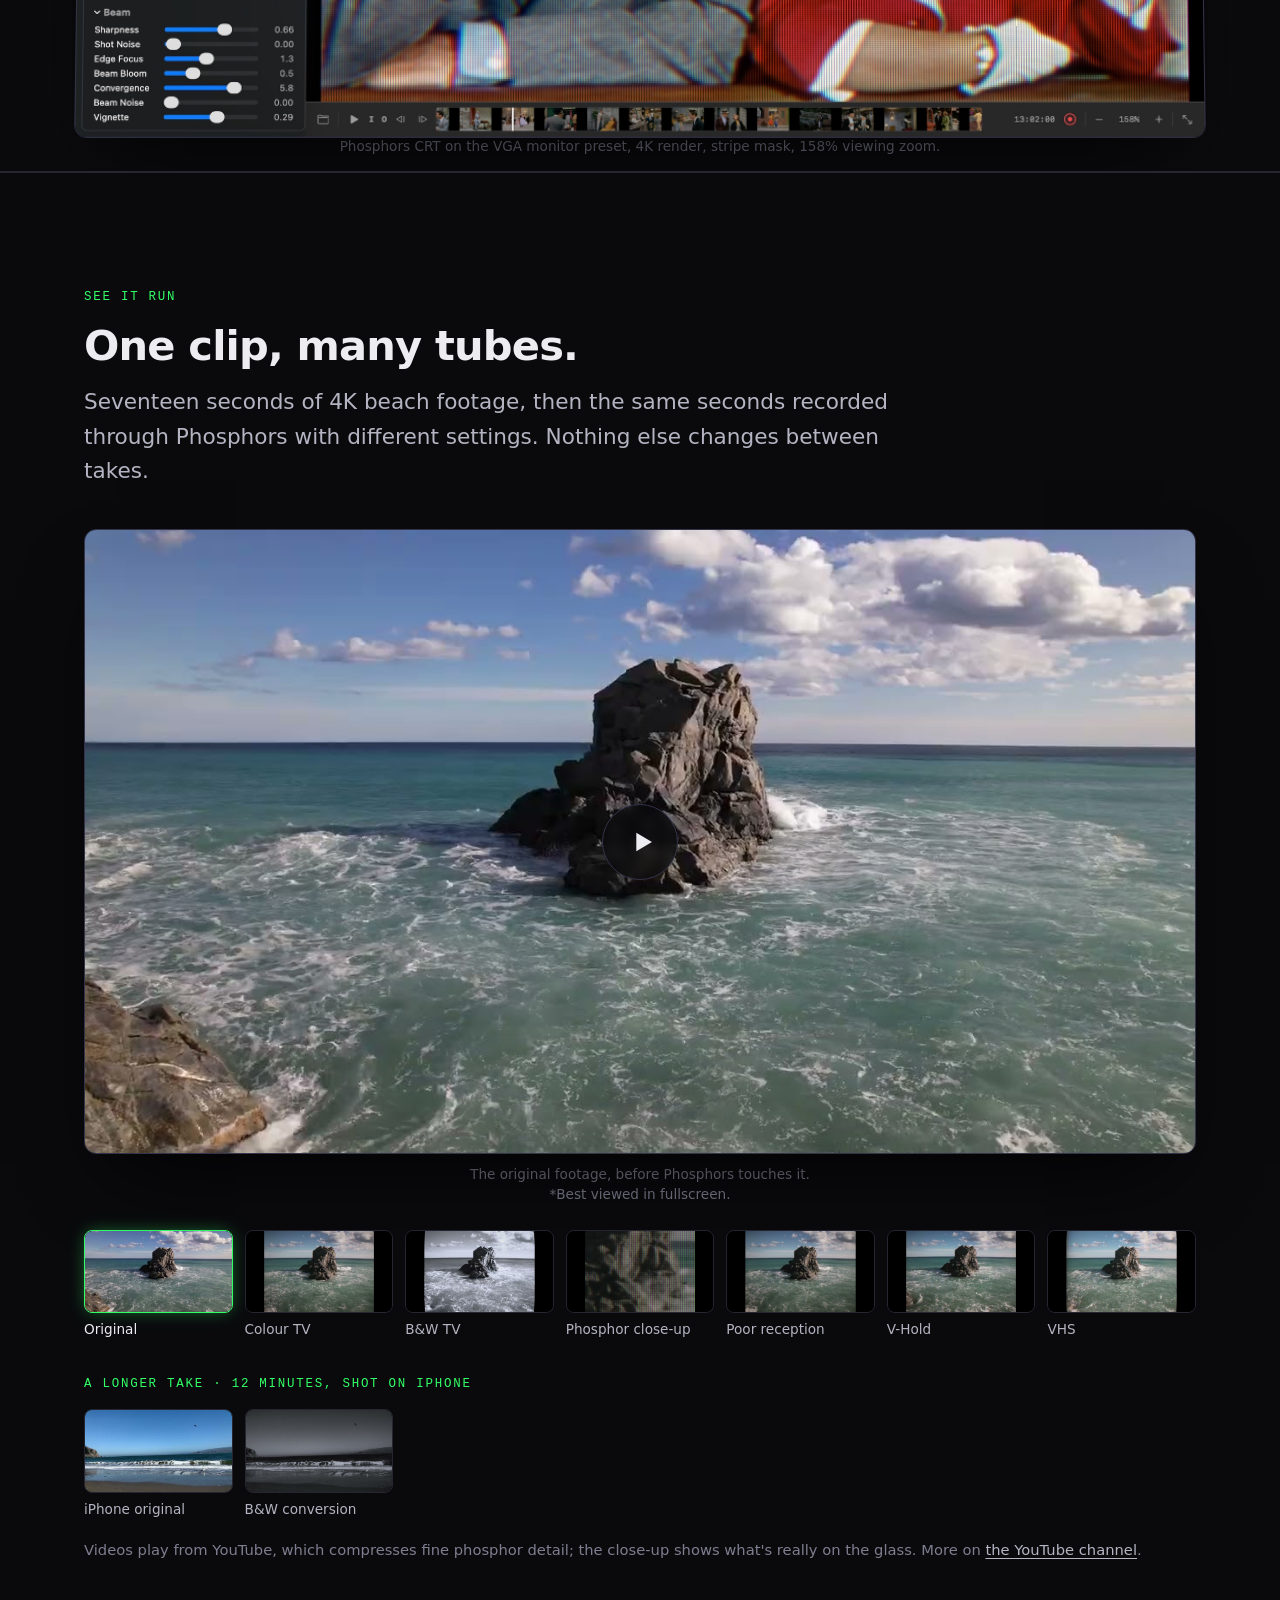
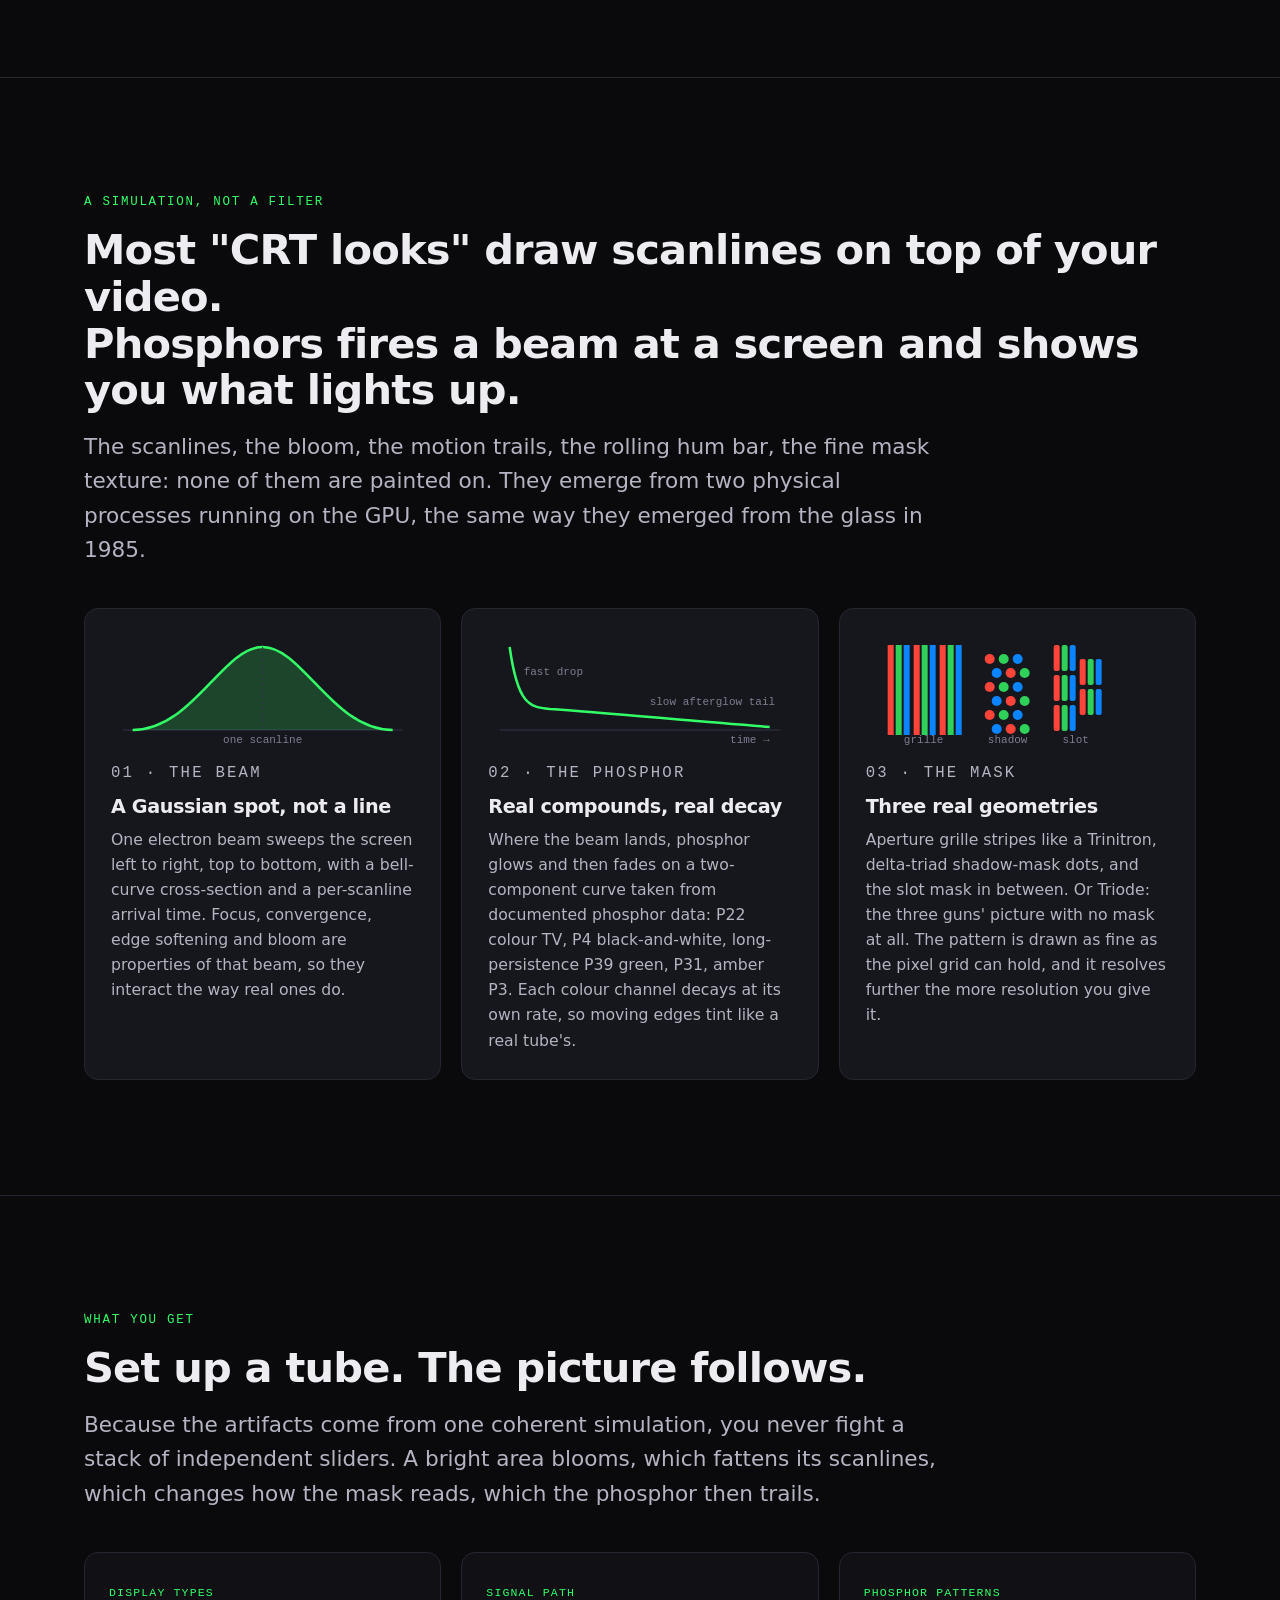
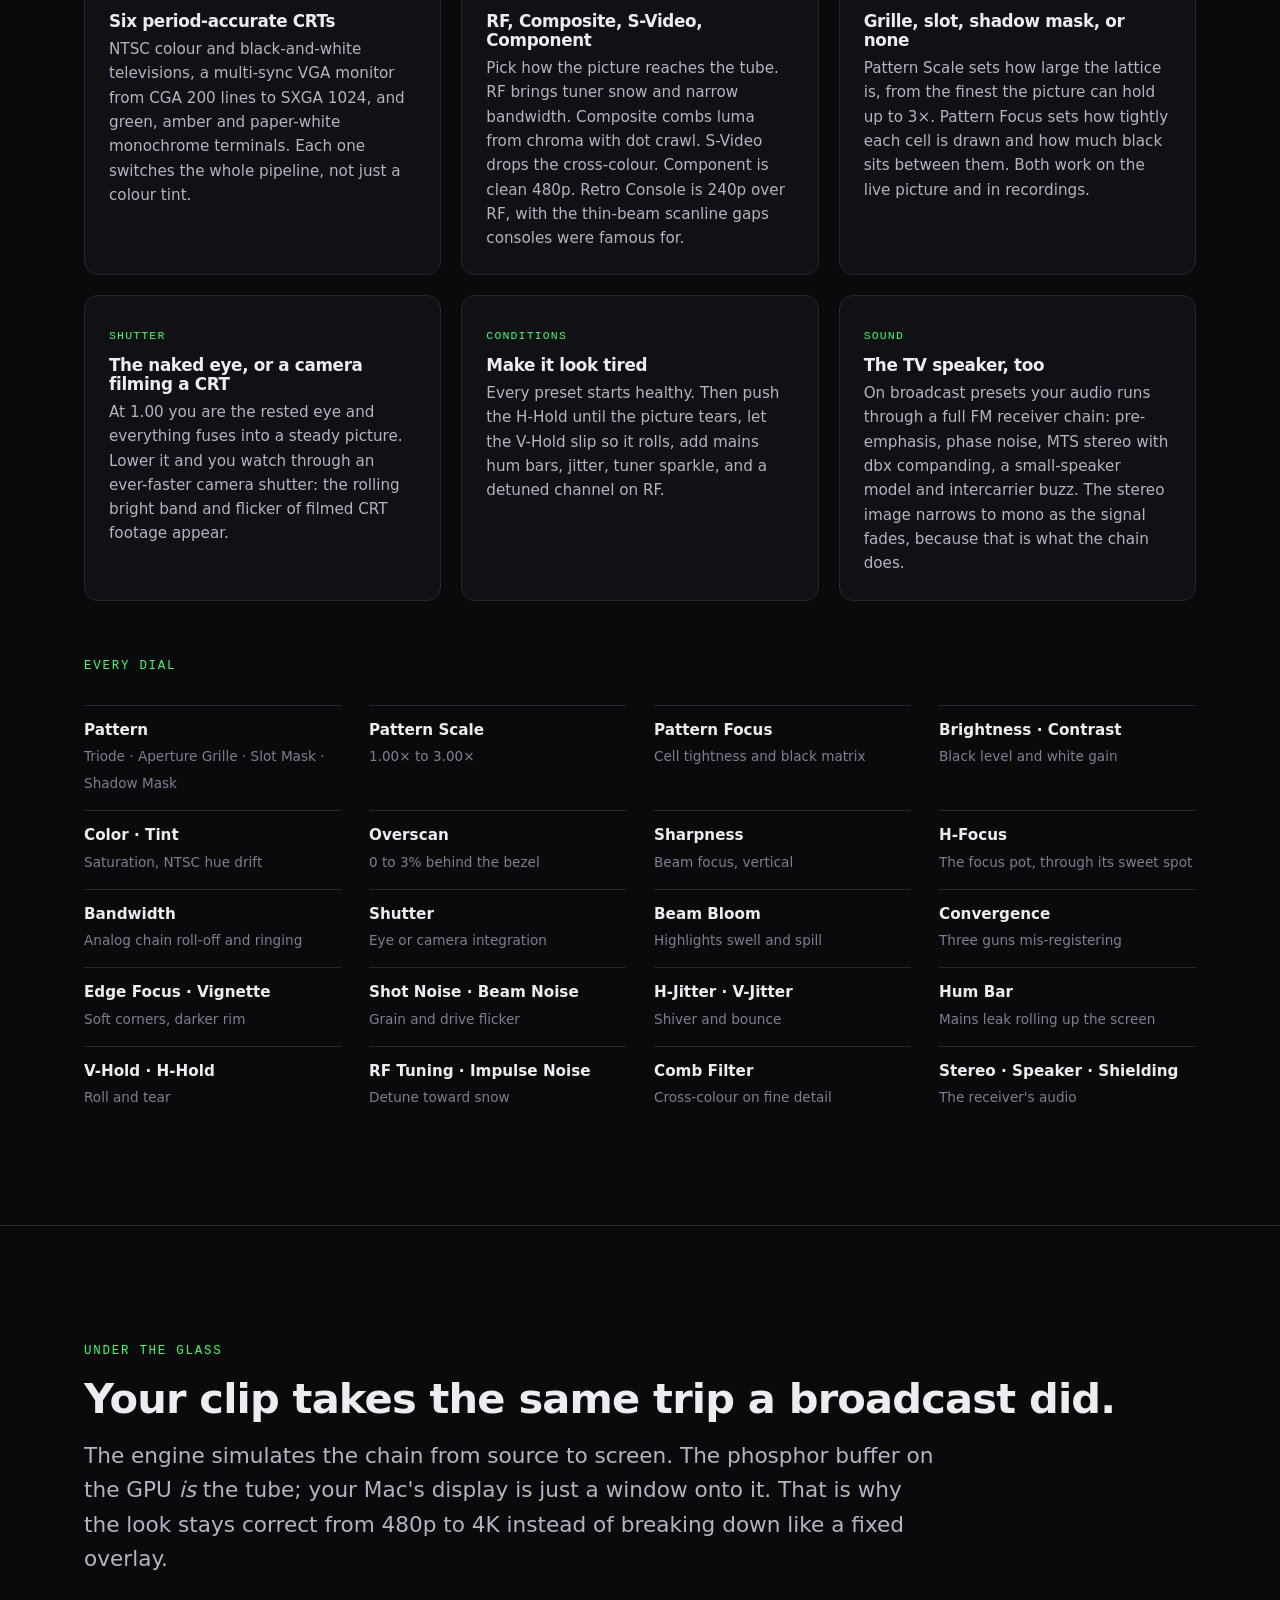
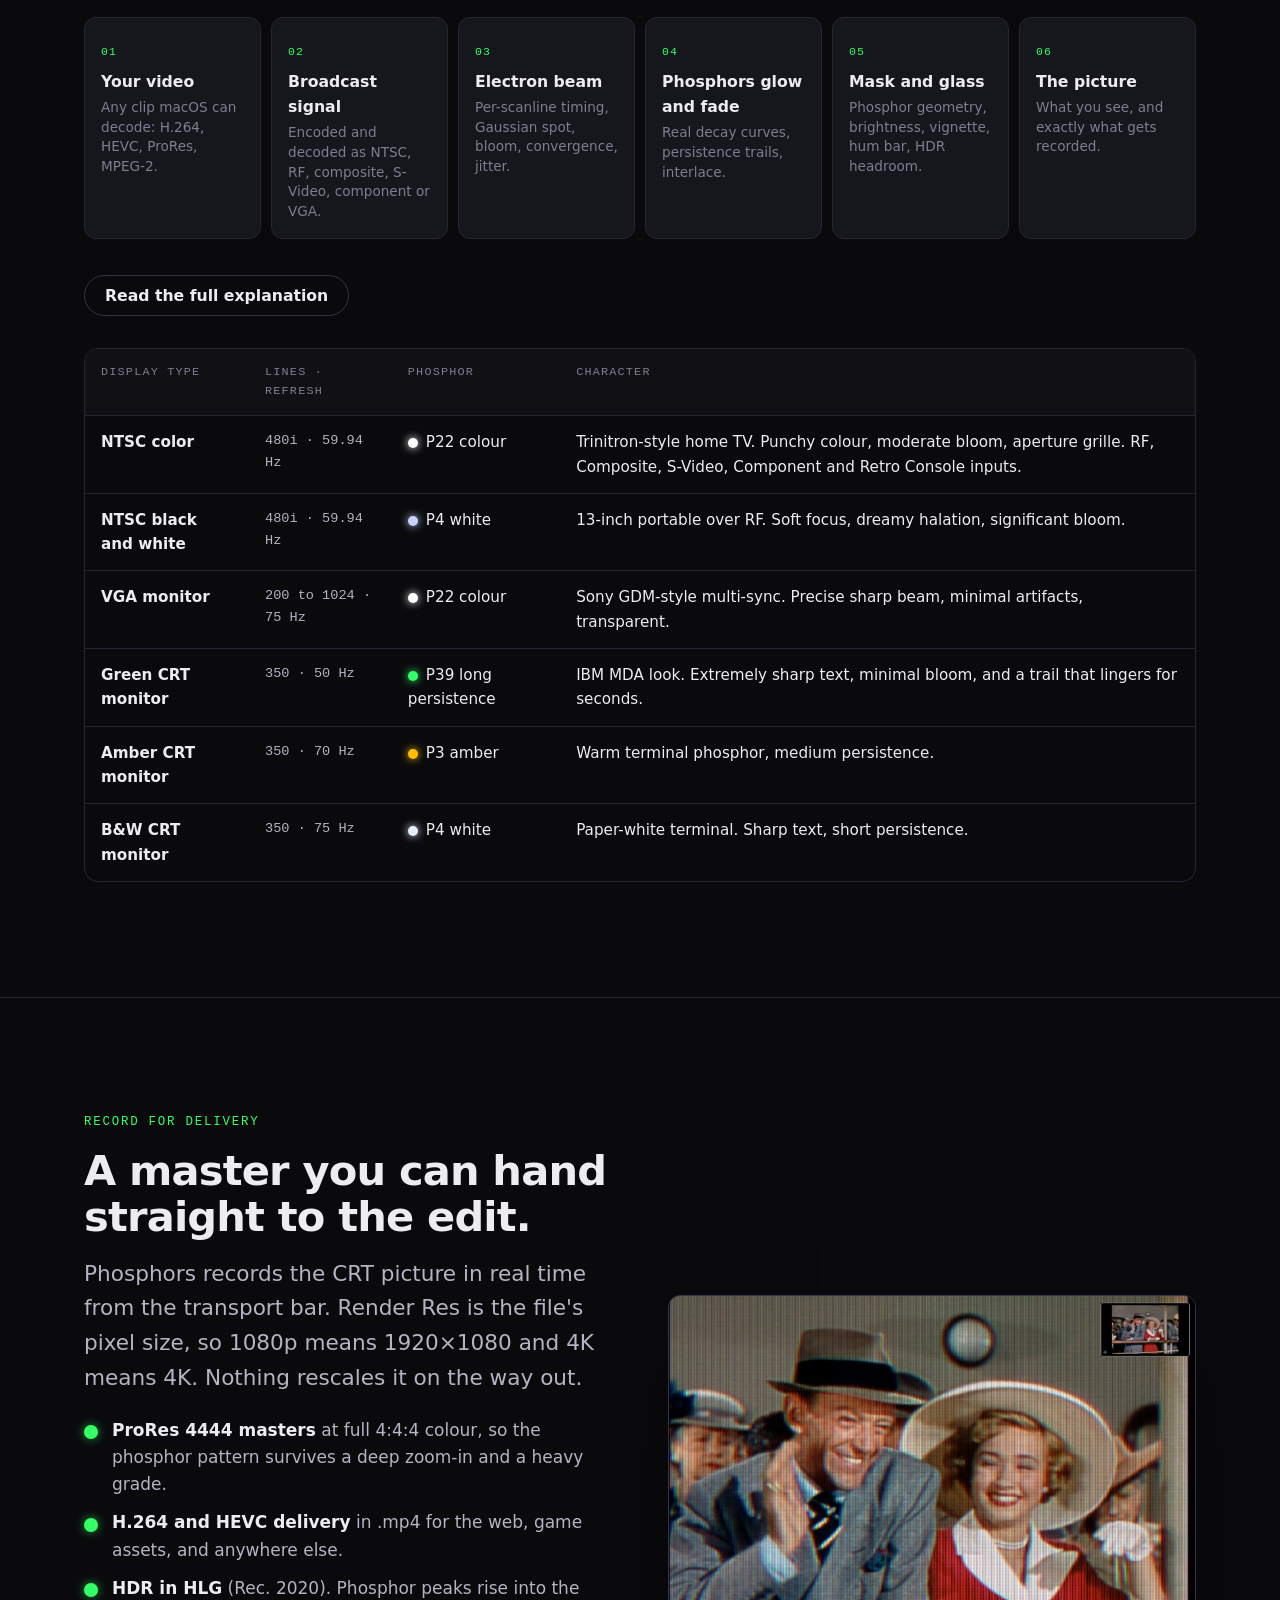
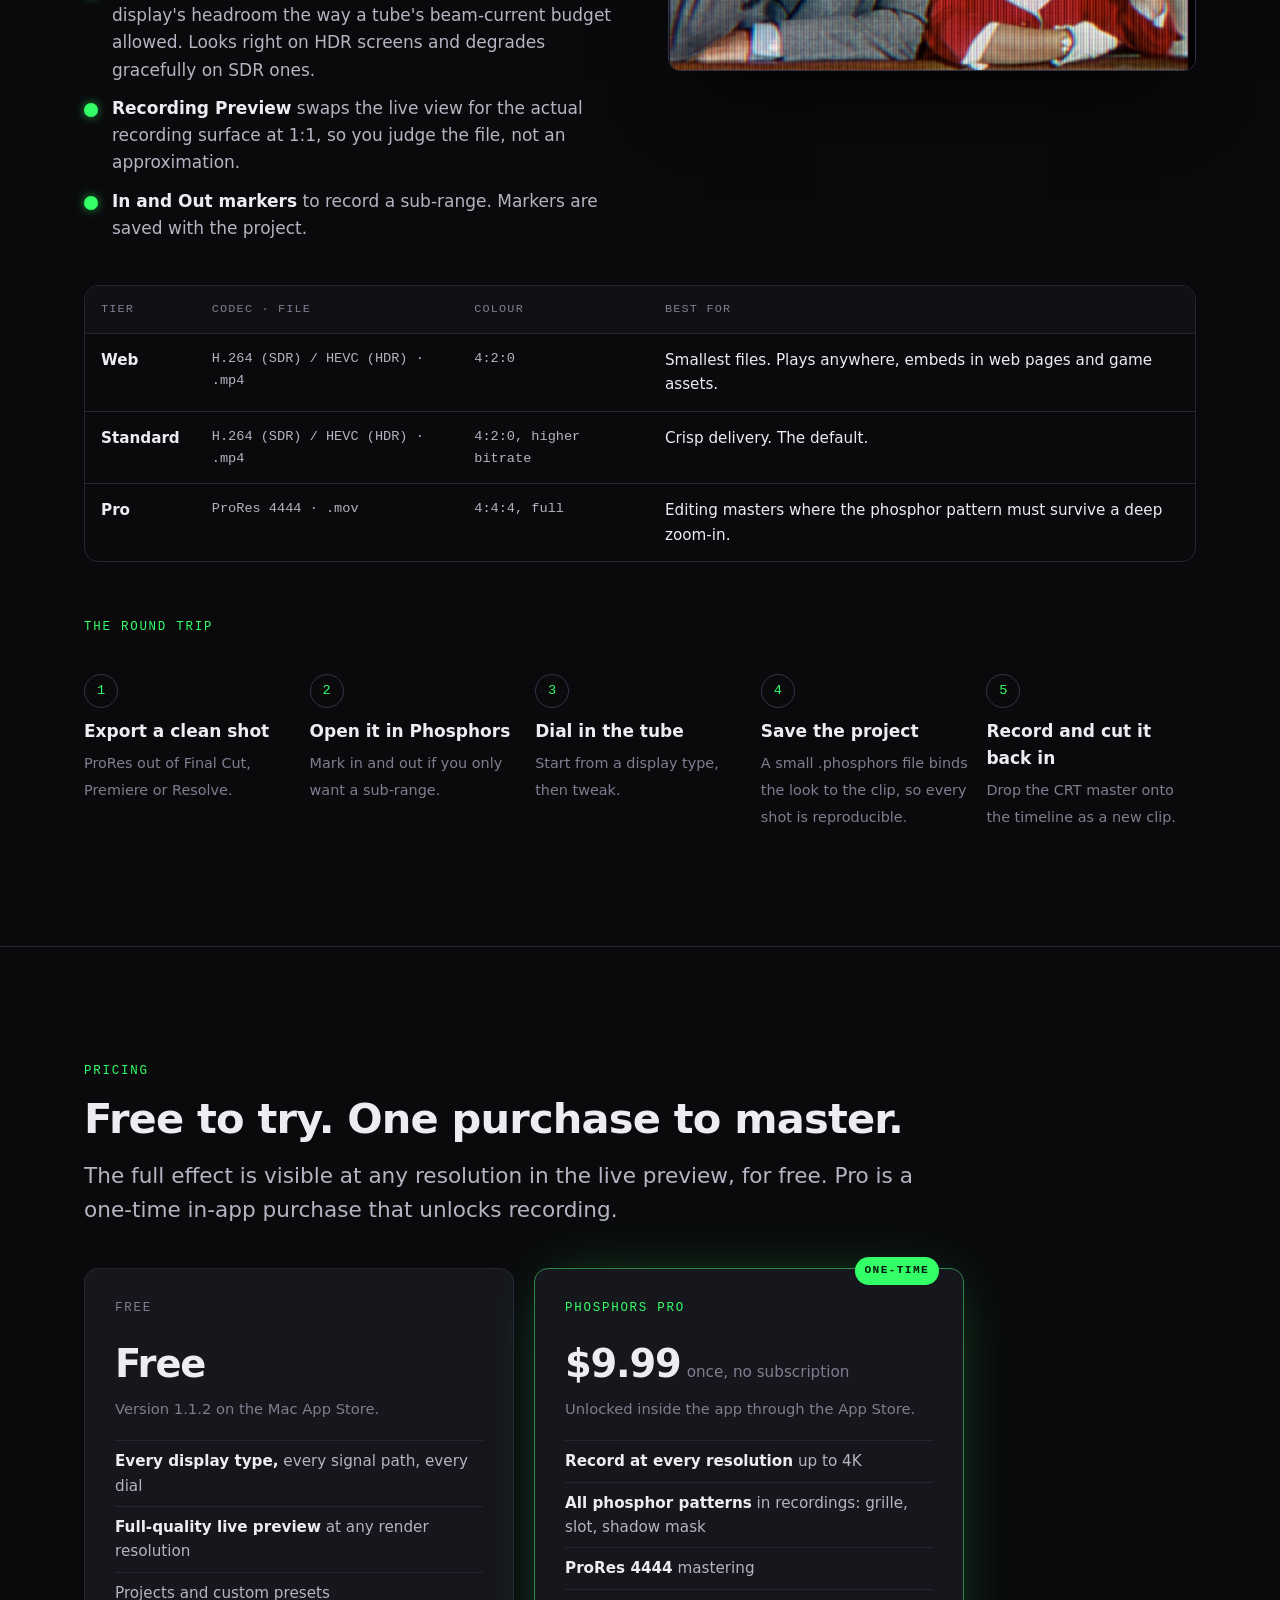
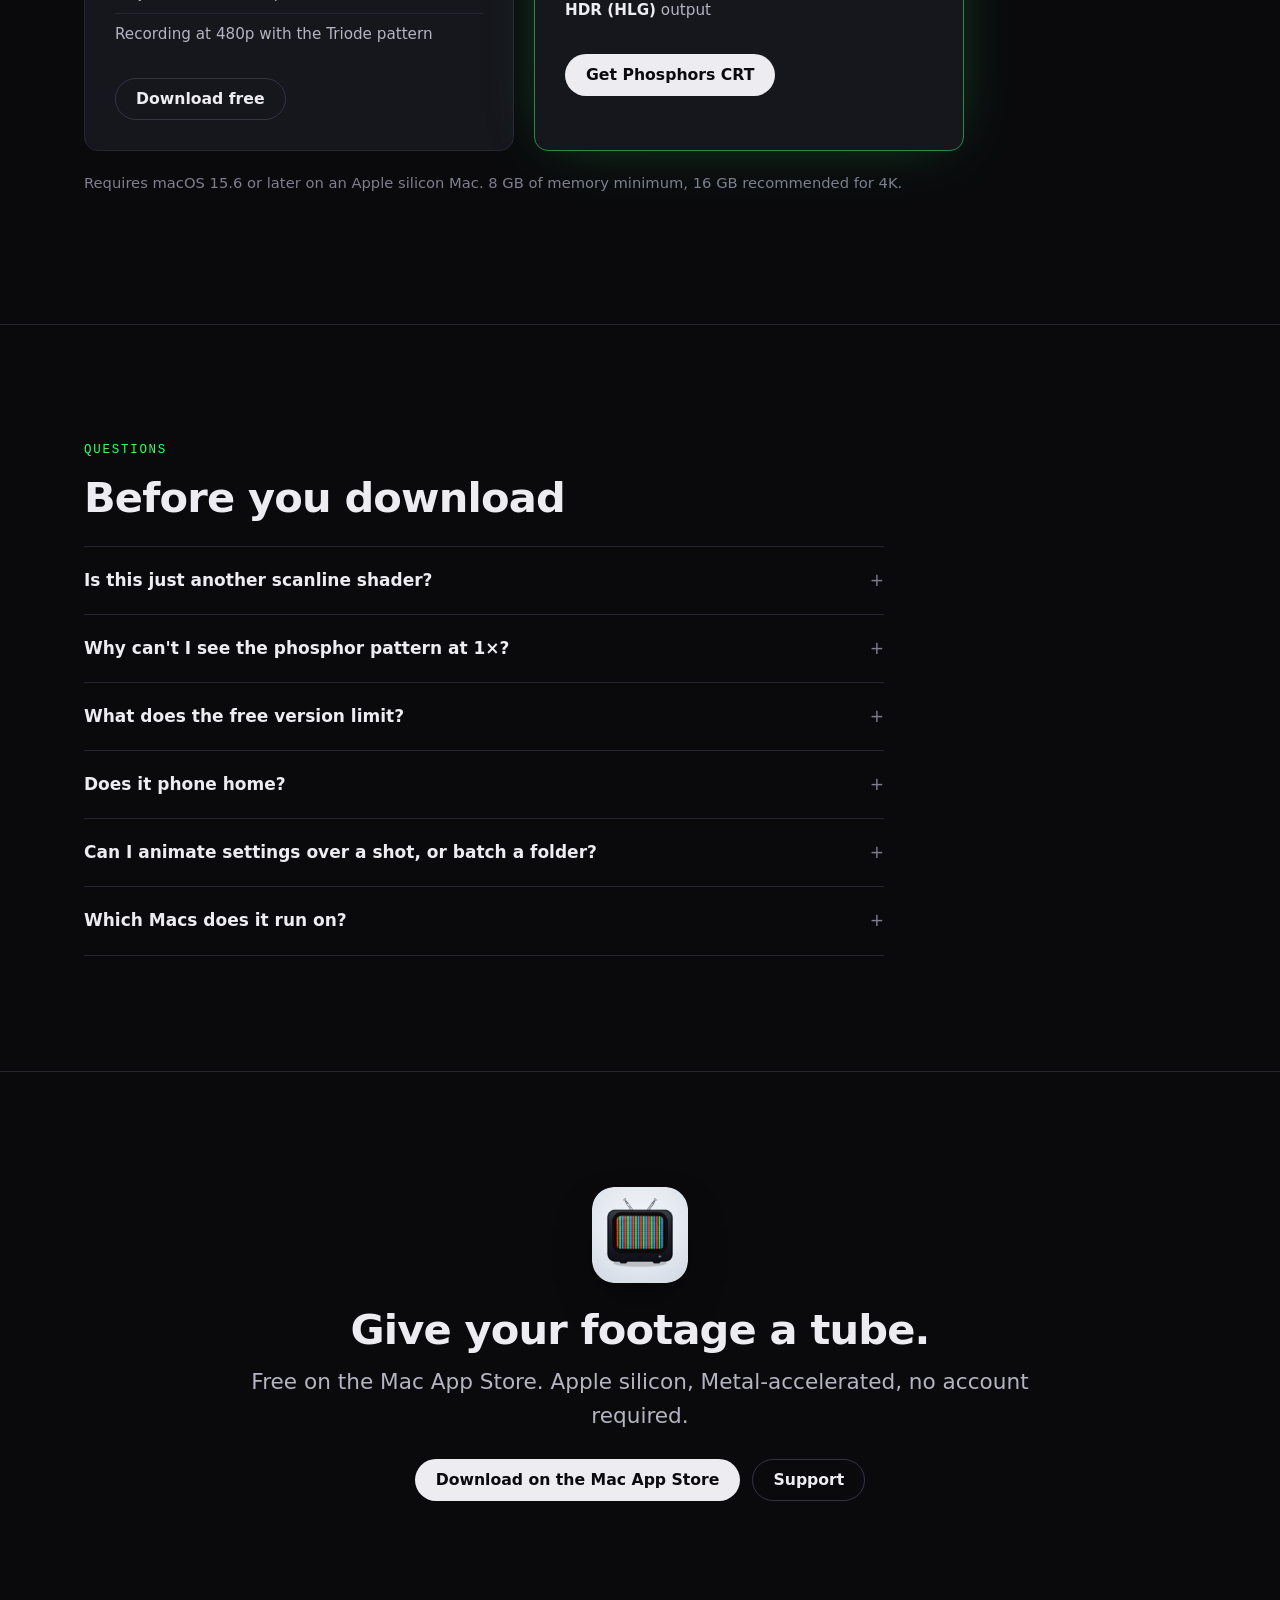
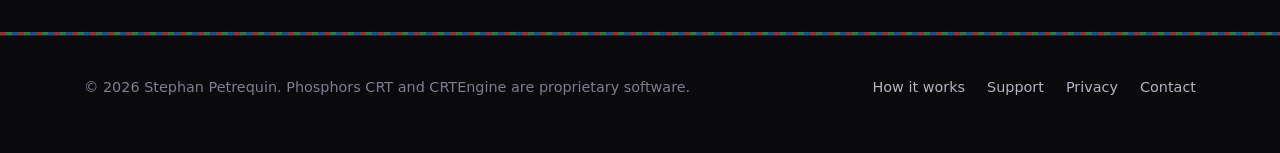
==== commit a9b3c0a5: "Demos: second row with the 12-minute iPhone beach movie and its B&W render Both rows feed the same p" ====
--- a/index.html
+++ b/index.html
@@ -14,7 +14,7 @@
   <meta property="og:image" content="https://phosphorscrt.com/assets/img/app-vga-monitor-2000.jpg">
   <meta name="twitter:card" content="summary_large_image">
   <meta name="theme-color" content="#0a0a0d">
-  <link rel="stylesheet" href="assets/css/site.css?v=20261014">
+  <link rel="stylesheet" href="assets/css/site.css?v=20261014b">
   <script type="application/ld+json">
   {
     "@context": "https://schema.org",
@@ -104,6 +104,12 @@
         <li><a href="https://www.youtube.com/watch?v=DFr8pdkjf4Y" data-video="DFr8pdkjf4Y" data-poster="assets/img/demos/poor-reception.jpg" data-caption="A poorly tuned channel."><img src="assets/img/demos/poor-reception-thumb.jpg" alt="" width="480" height="270" loading="lazy"><span>Poor reception</span></a></li>
         <li><a href="https://www.youtube.com/watch?v=Cv1xMFl5JH0" data-video="Cv1xMFl5JH0" data-poster="assets/img/demos/v-hold.jpg" data-caption="V-Hold off centre, so the picture rolls."><img src="assets/img/demos/v-hold-thumb.jpg" alt="" width="480" height="270" loading="lazy"><span>V-Hold</span></a></li>
         <li><a href="https://www.youtube.com/watch?v=OUJAMzLSfak" data-video="OUJAMzLSfak" data-poster="assets/img/demos/vhs.jpg" data-caption="VHS playback."><img src="assets/img/demos/vhs-thumb.jpg" alt="" width="480" height="270" loading="lazy"><span>VHS</span></a></li>
+      </ol>
+
+      <p class="eyebrow demo-group">A longer take · 12 minutes, shot on iPhone</p>
+      <ol class="demo-list" aria-label="Longer demo videos">
+        <li><a href="https://www.youtube.com/watch?v=TL-EHXUl13g" data-video="TL-EHXUl13g" data-poster="assets/img/demos/iphone-original.jpg" data-caption="The original 12-minute beach movie, as captured on iPhone."><img src="assets/img/demos/iphone-original-thumb.jpg" alt="" width="480" height="270" loading="lazy"><span>iPhone original</span></a></li>
+        <li><a href="https://www.youtube.com/watch?v=D_ydSklWFYg" data-video="D_ydSklWFYg" data-poster="assets/img/demos/iphone-bw.jpg" data-caption="The same movie, converted by Phosphors to a black-and-white CRT."><img src="assets/img/demos/iphone-bw-thumb.jpg" alt="" width="480" height="270" loading="lazy"><span>B&amp;W conversion</span></a></li>
       </ol>
       <p class="muted small demo-note">Videos play from YouTube, which compresses fine phosphor detail; the close-up shows what's really on the glass. More on <a href="https://www.youtube.com/@Stephan99B">the YouTube channel</a>.</p>
     </div>
@@ -427,6 +433,6 @@
   </div>
 </footer>
 
-<script src="assets/js/site.js?v=20261014" defer></script>
+<script src="assets/js/site.js?v=20261014b" defer></script>
 </body>
 </html>
--- a/assets/css/site.css
+++ b/assets/css/site.css
@@ -165,6 +165,8 @@
 .demo-list a:hover img { border-color: var(--line-2); }
 .demo-list a[aria-current="true"] { color: var(--text); }
 .demo-list a[aria-current="true"] img { border-color: var(--accent); box-shadow: 0 0 18px -4px color-mix(in srgb, var(--accent) 55%, transparent); }
+.demo-group { margin: 36px 0 0; }
+.demo-group + .demo-list { margin-top: 14px; }
 .demo-note { margin: 20px 0 0; }
 .demo-note a { color: var(--text-2); text-decoration: underline; text-underline-offset: 3px; }
 
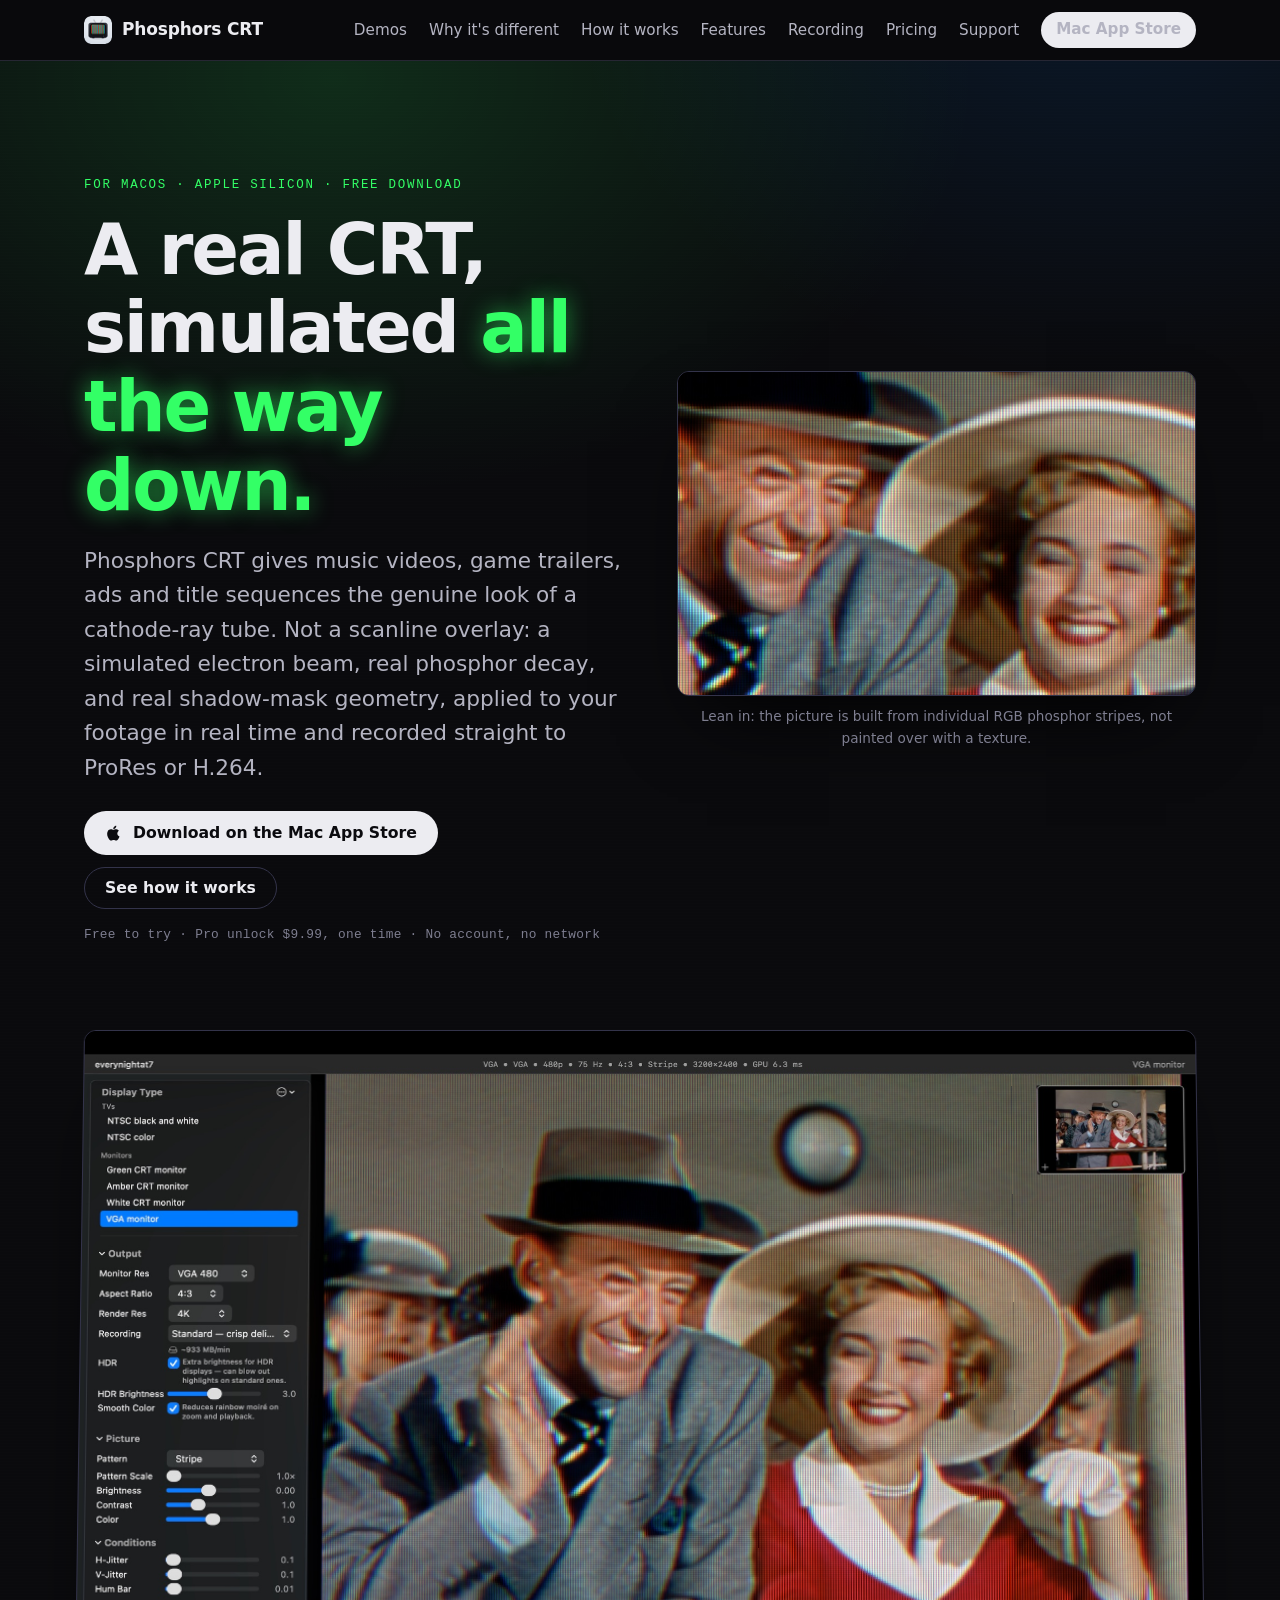
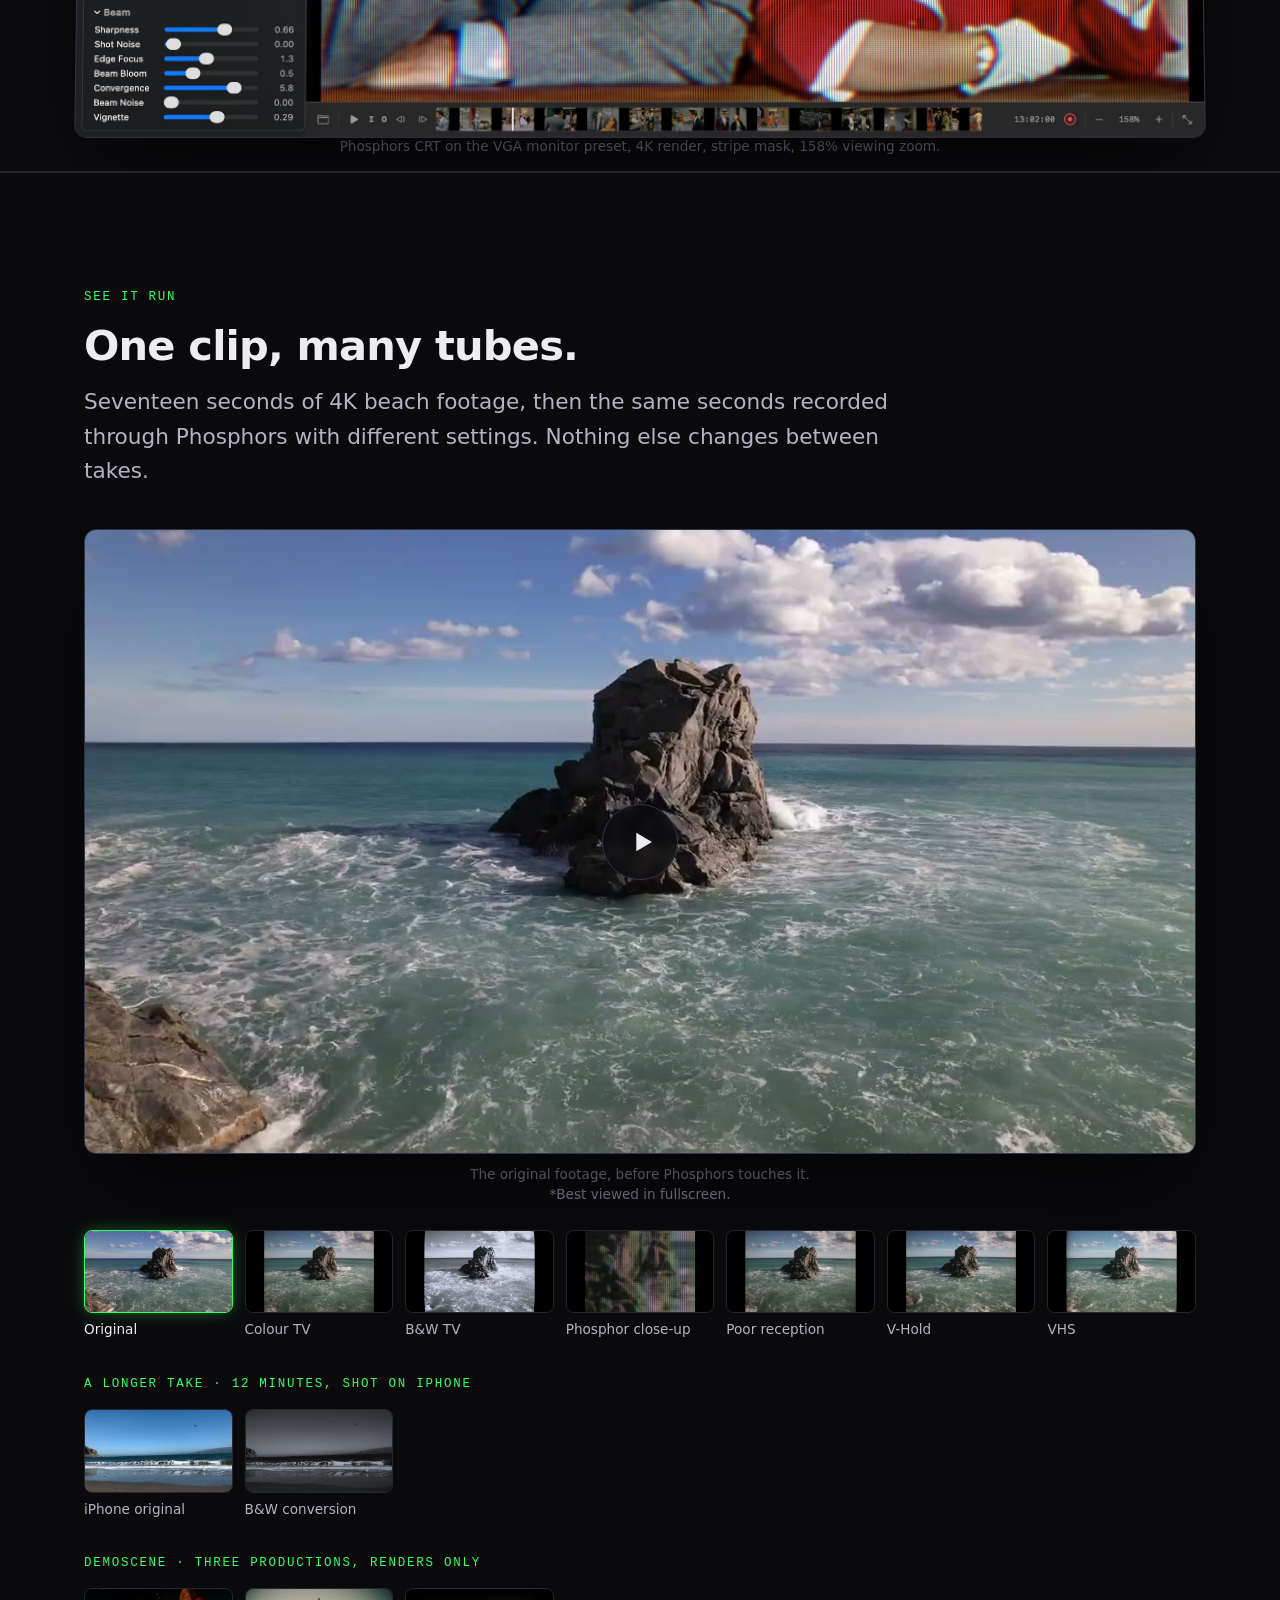
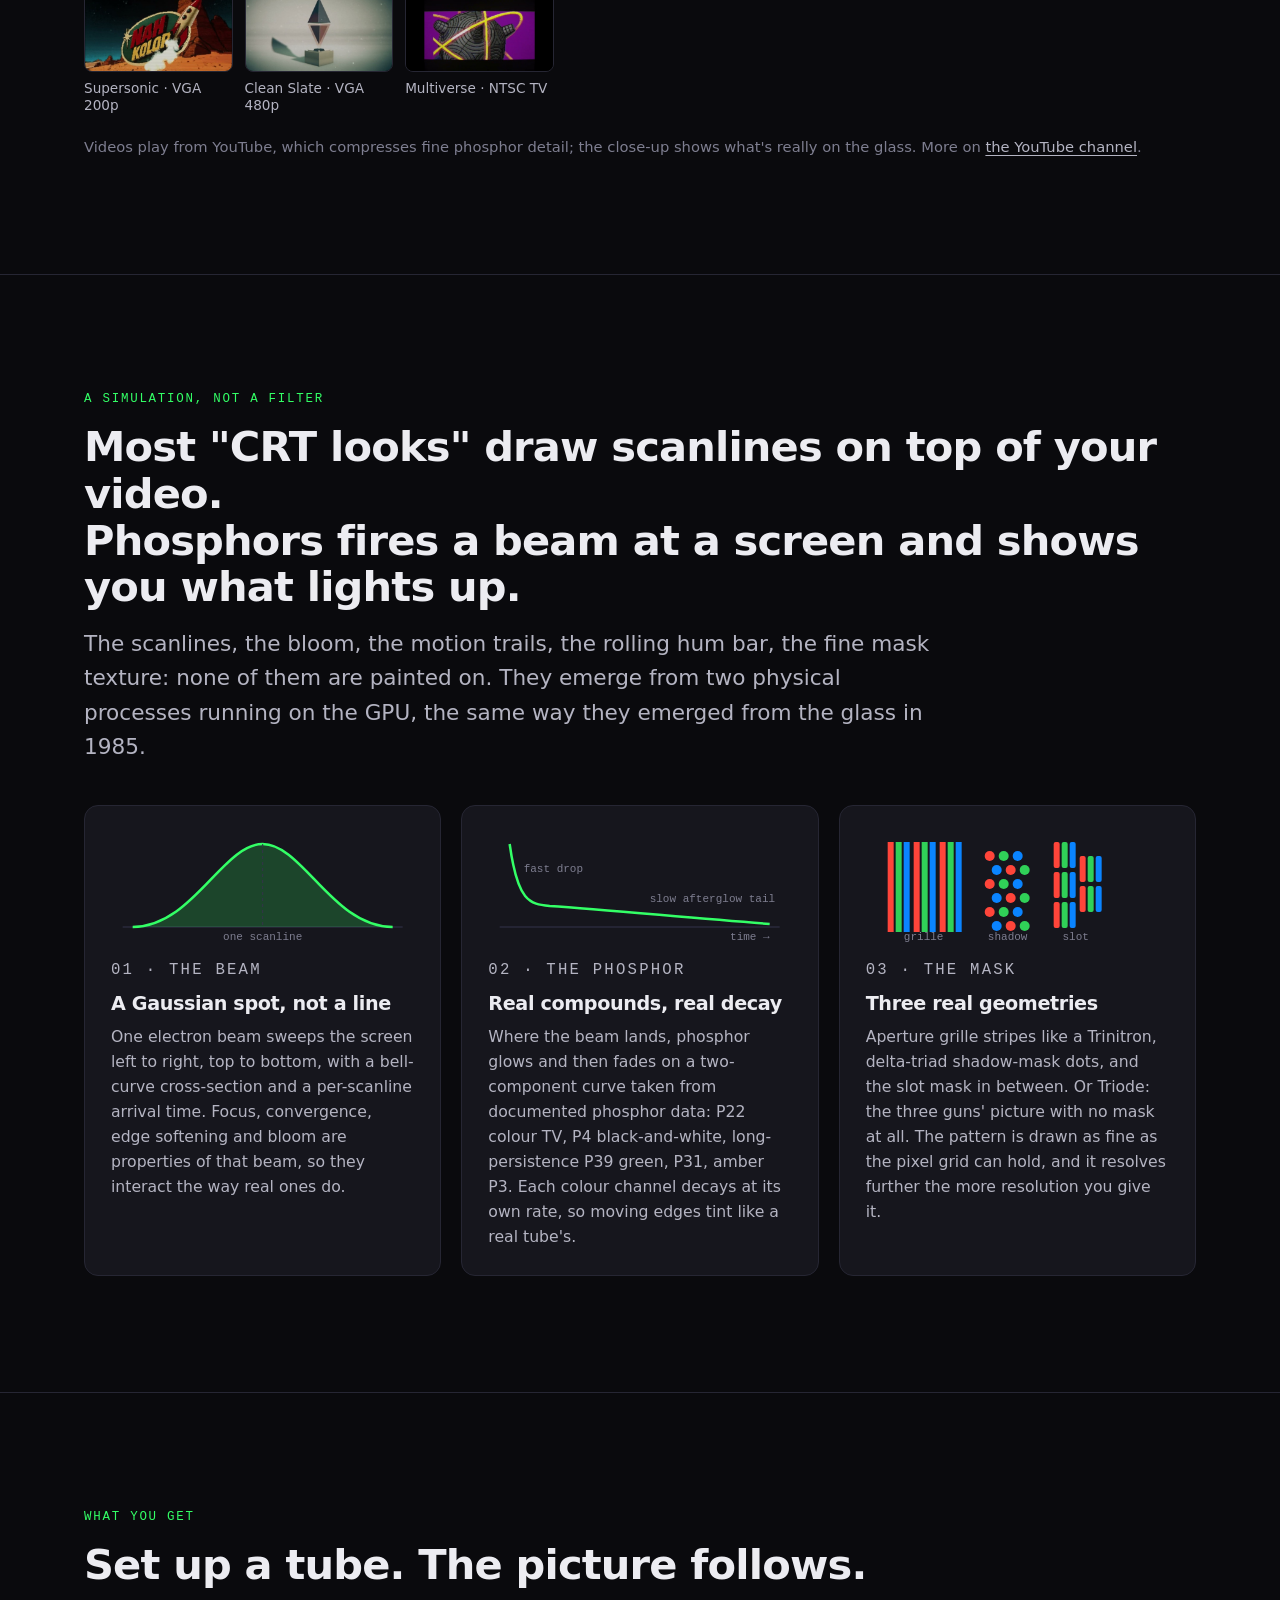
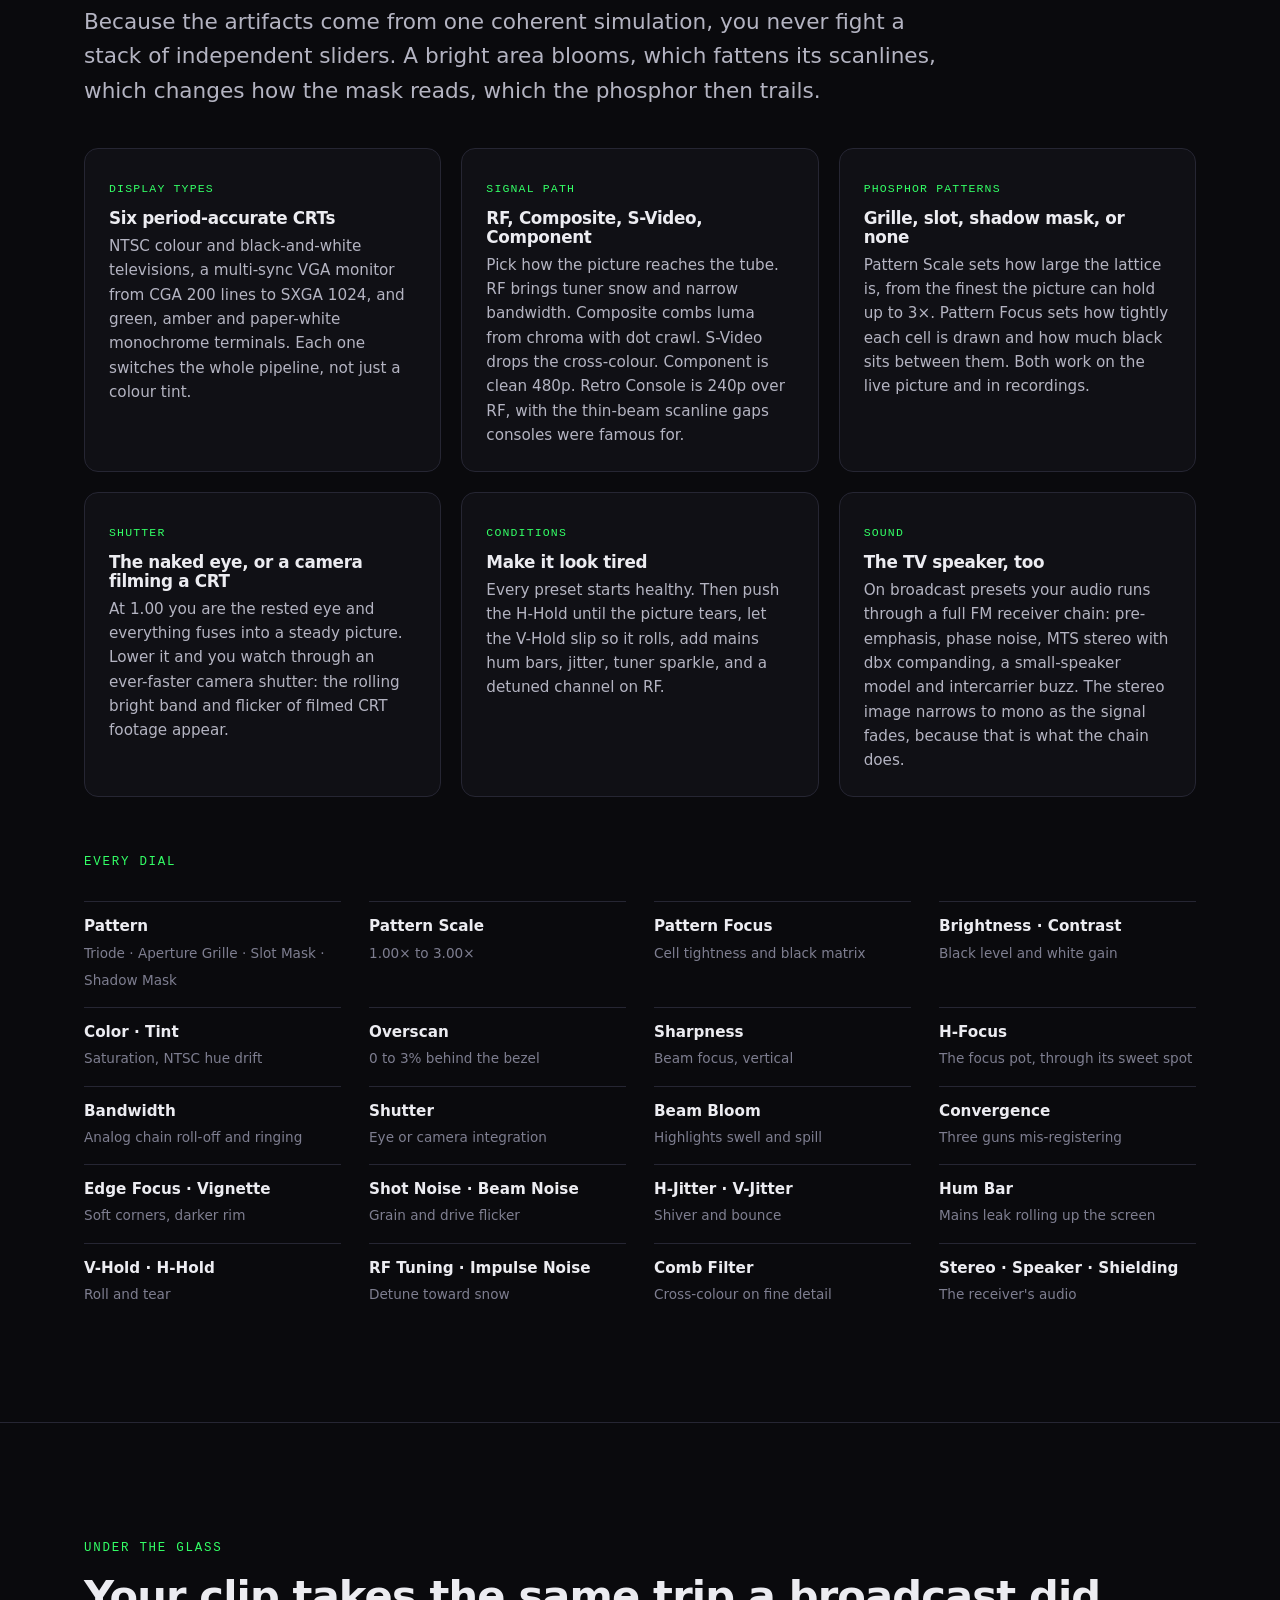
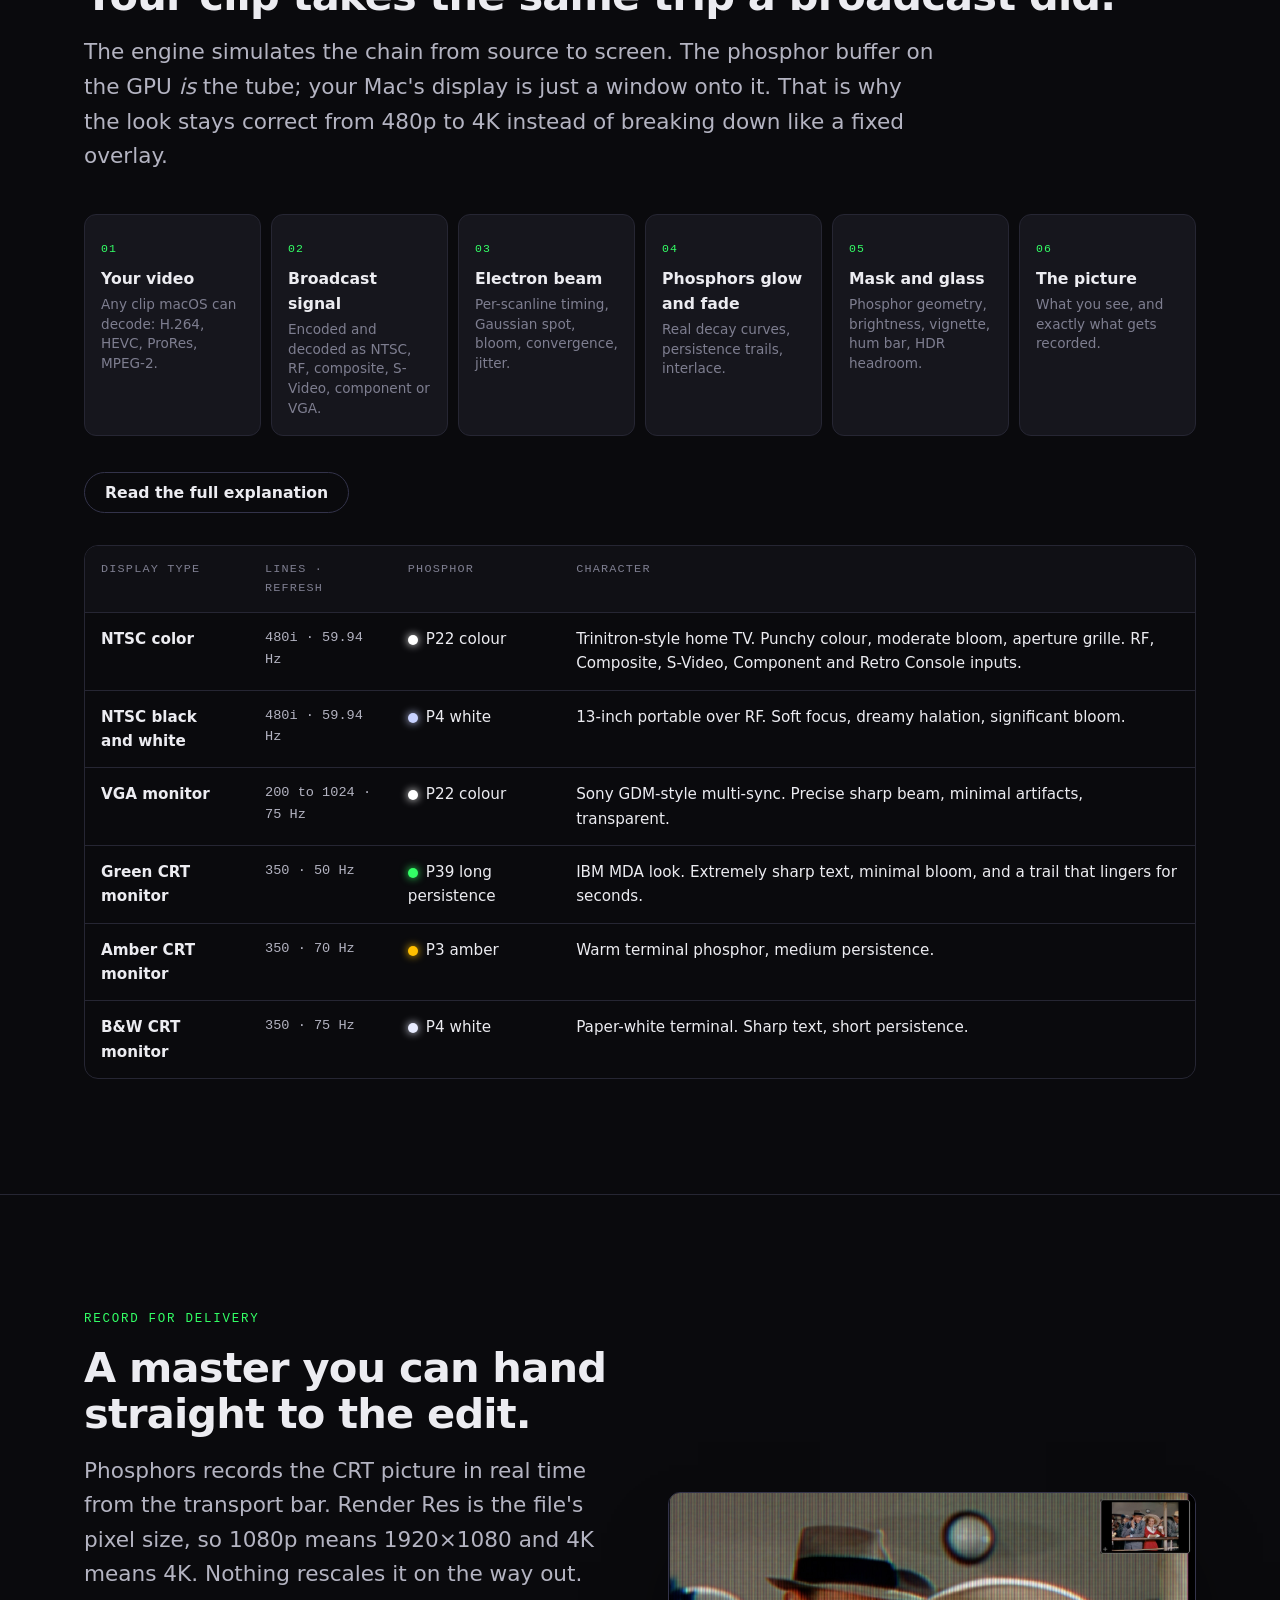
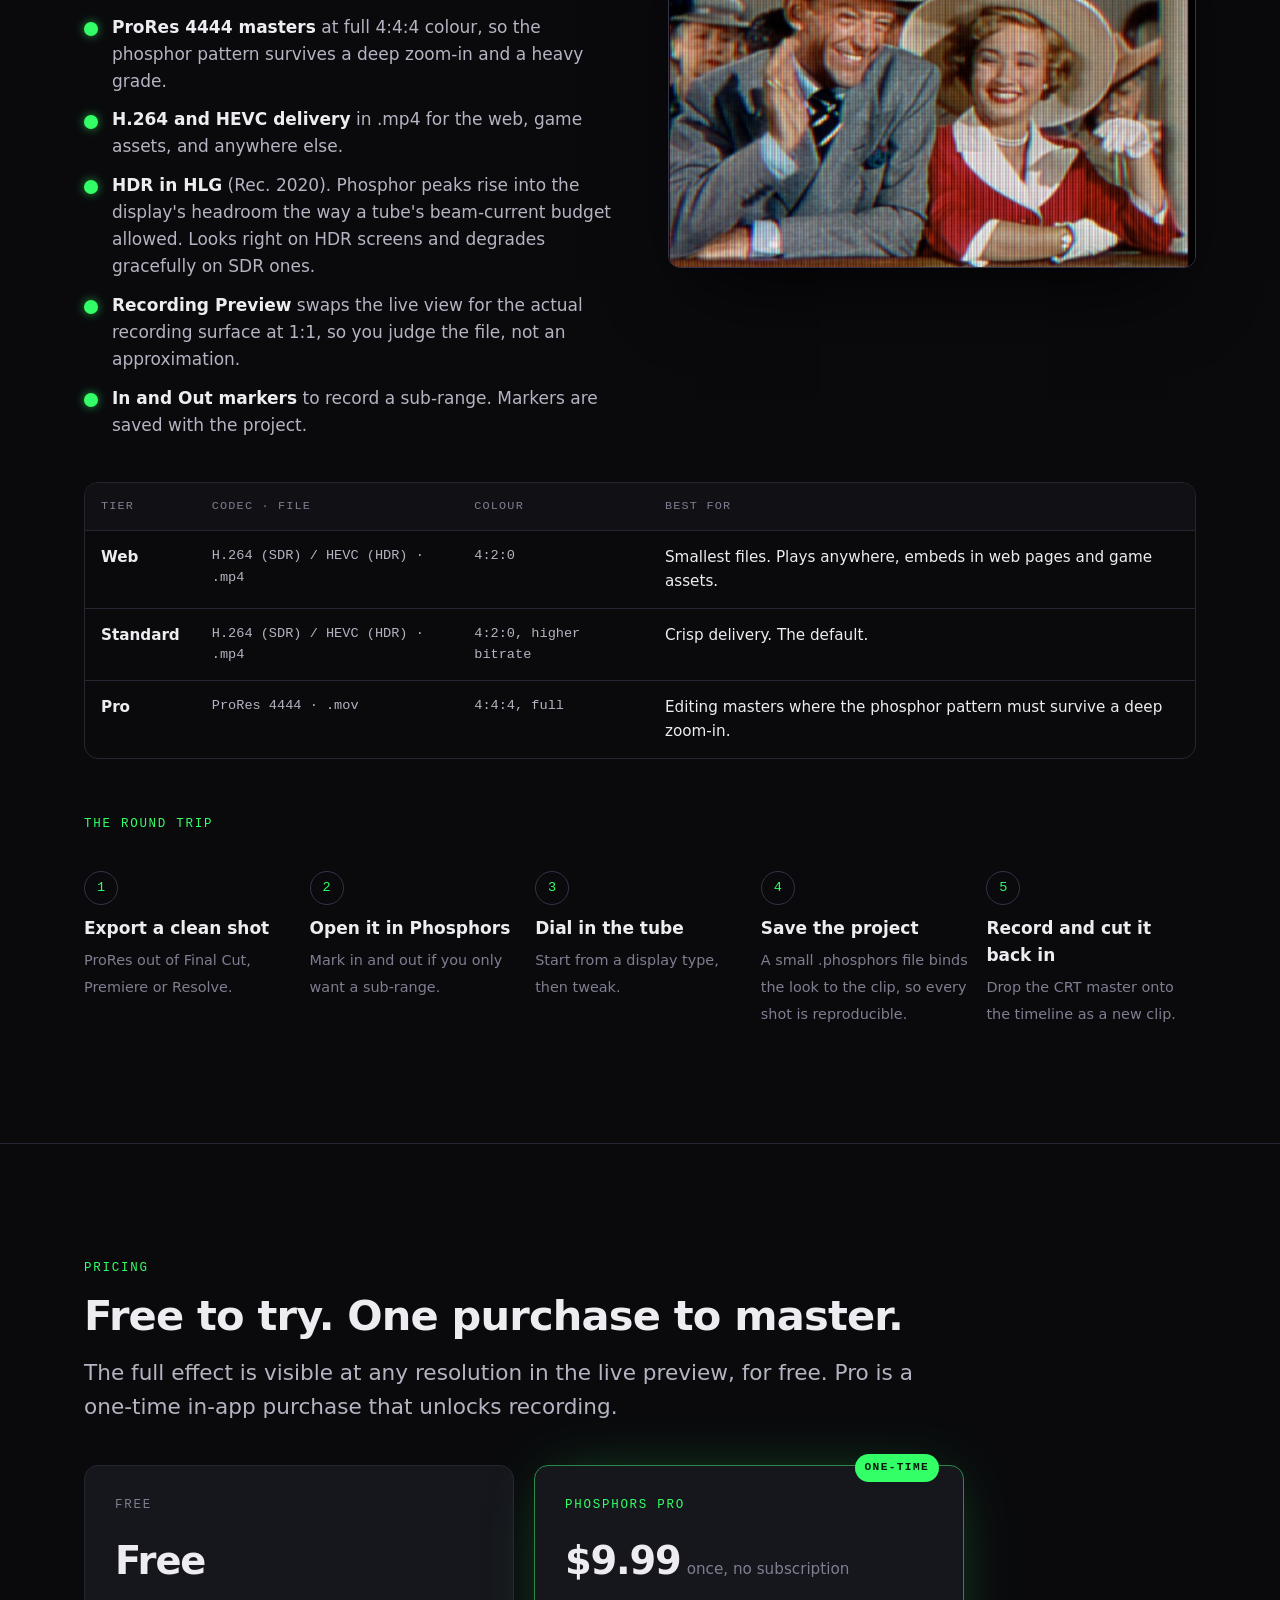
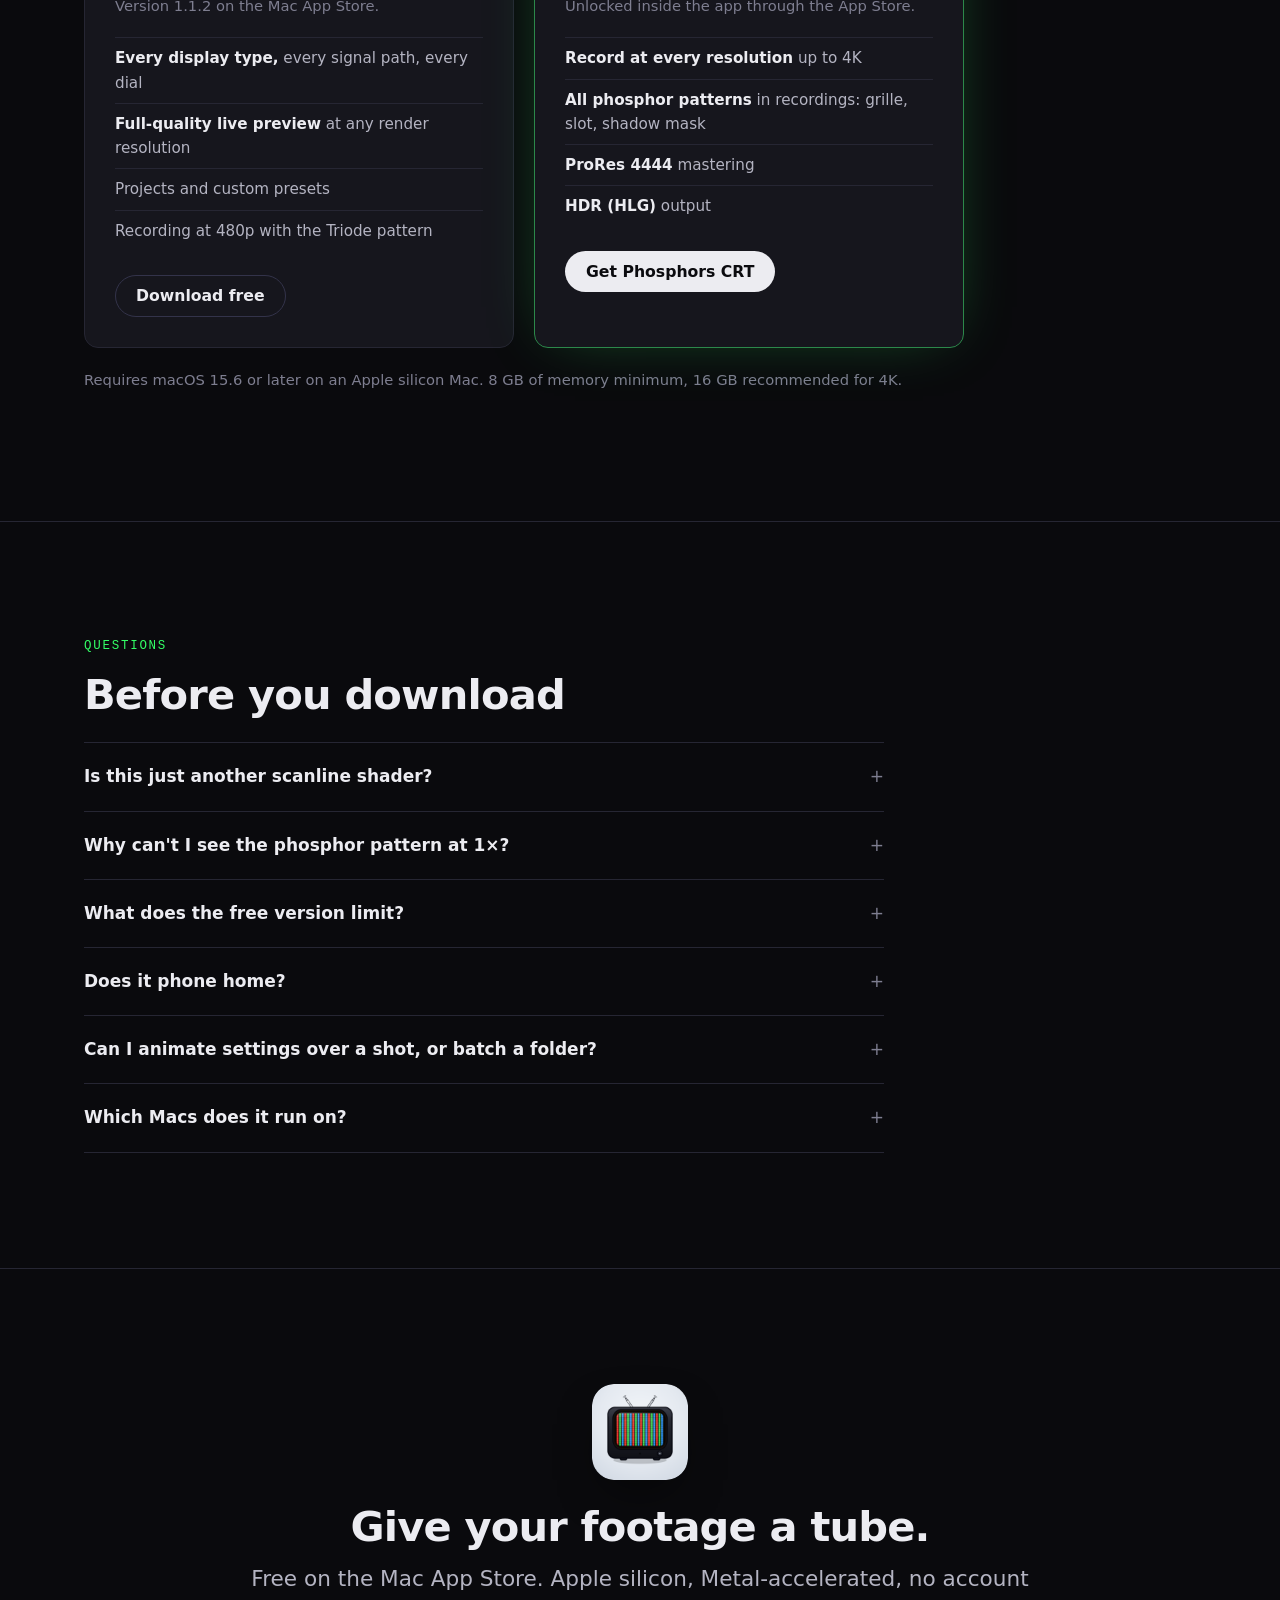
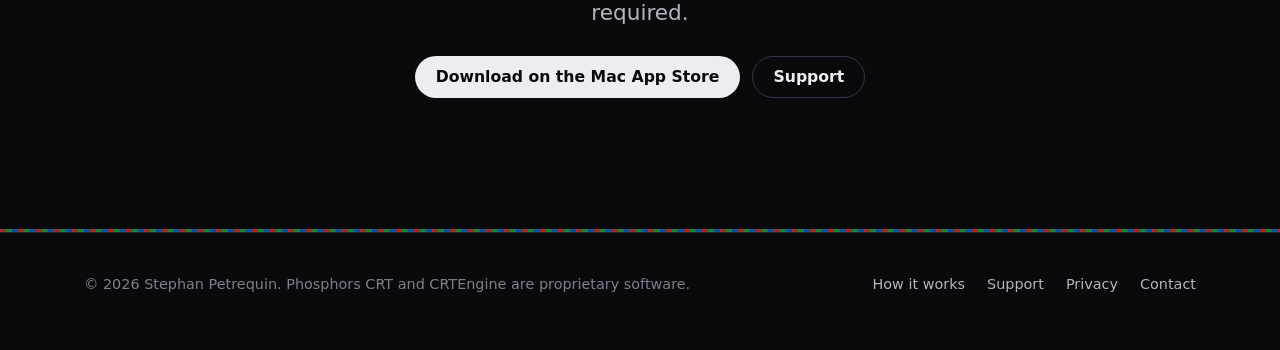
==== commit 187180fb: "Demos: third row with three demoscene renders Nah-Kolor's Supersonic (Amiga AGA on a Vampire V4) and" ====
--- a/index.html
+++ b/index.html
@@ -111,6 +111,13 @@
         <li><a href="https://www.youtube.com/watch?v=TL-EHXUl13g" data-video="TL-EHXUl13g" data-poster="assets/img/demos/iphone-original.jpg" data-caption="The original 12-minute beach movie, as captured on iPhone."><img src="assets/img/demos/iphone-original-thumb.jpg" alt="" width="480" height="270" loading="lazy"><span>iPhone original</span></a></li>
         <li><a href="https://www.youtube.com/watch?v=D_ydSklWFYg" data-video="D_ydSklWFYg" data-poster="assets/img/demos/iphone-bw.jpg" data-caption="The same movie, converted by Phosphors to a black-and-white CRT."><img src="assets/img/demos/iphone-bw-thumb.jpg" alt="" width="480" height="270" loading="lazy"><span>B&amp;W conversion</span></a></li>
       </ol>
+
+      <p class="eyebrow demo-group">Demoscene · three productions, renders only</p>
+      <ol class="demo-list" aria-label="Demoscene demo videos">
+        <li><a href="https://www.youtube.com/watch?v=qa_gu8iooTg" data-video="qa_gu8iooTg" data-poster="assets/img/demos/supersonic.jpg" data-caption="Nah-Kolor&rsquo;s Supersonic (Amiga AGA, compo version) running on a Vampire V4, through Phosphors as a VGA multisync monitor at 200p."><img src="assets/img/demos/supersonic-thumb.jpg" alt="" width="480" height="270" loading="lazy"><span>Supersonic · VGA 200p</span></a></li>
+        <li><a href="https://www.youtube.com/watch?v=rvULHKKYMDo" data-video="rvULHKKYMDo" data-poster="assets/img/demos/clean-slate.jpg" data-caption="Clean Slate, through Phosphors as a VGA multisync monitor at 480p."><img src="assets/img/demos/clean-slate-thumb.jpg" alt="" width="480" height="270" loading="lazy"><span>Clean Slate · VGA 480p</span></a></li>
+        <li><a href="https://www.youtube.com/watch?v=A5ciwoou_i0" data-video="A5ciwoou_i0" data-poster="assets/img/demos/multiverse.jpg" data-caption="Nah-Kolor&rsquo;s Multiverse on the Commodore 64, through Phosphors as an NTSC television."><img src="assets/img/demos/multiverse-thumb.jpg" alt="" width="480" height="270" loading="lazy"><span>Multiverse · NTSC TV</span></a></li>
+      </ol>
       <p class="muted small demo-note">Videos play from YouTube, which compresses fine phosphor detail; the close-up shows what's really on the glass. More on <a href="https://www.youtube.com/@Stephan99B">the YouTube channel</a>.</p>
     </div>
   </div>
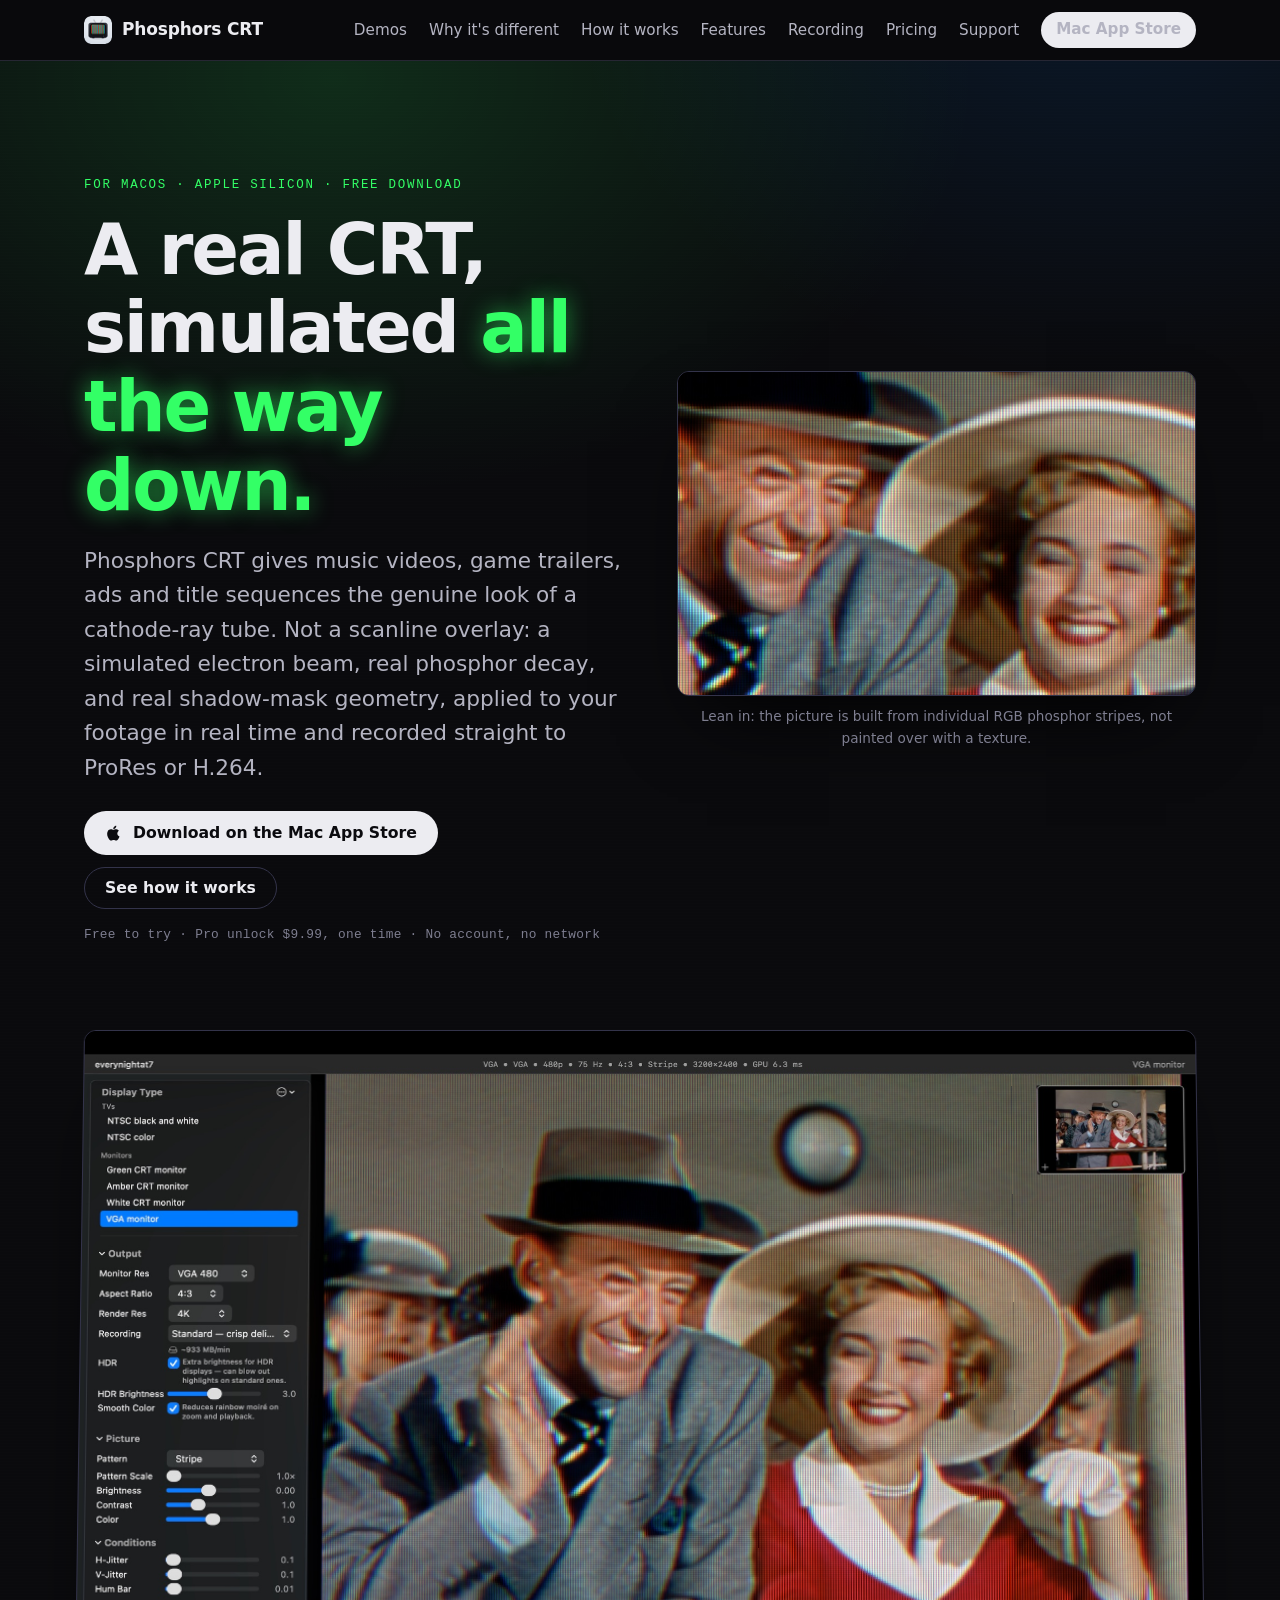
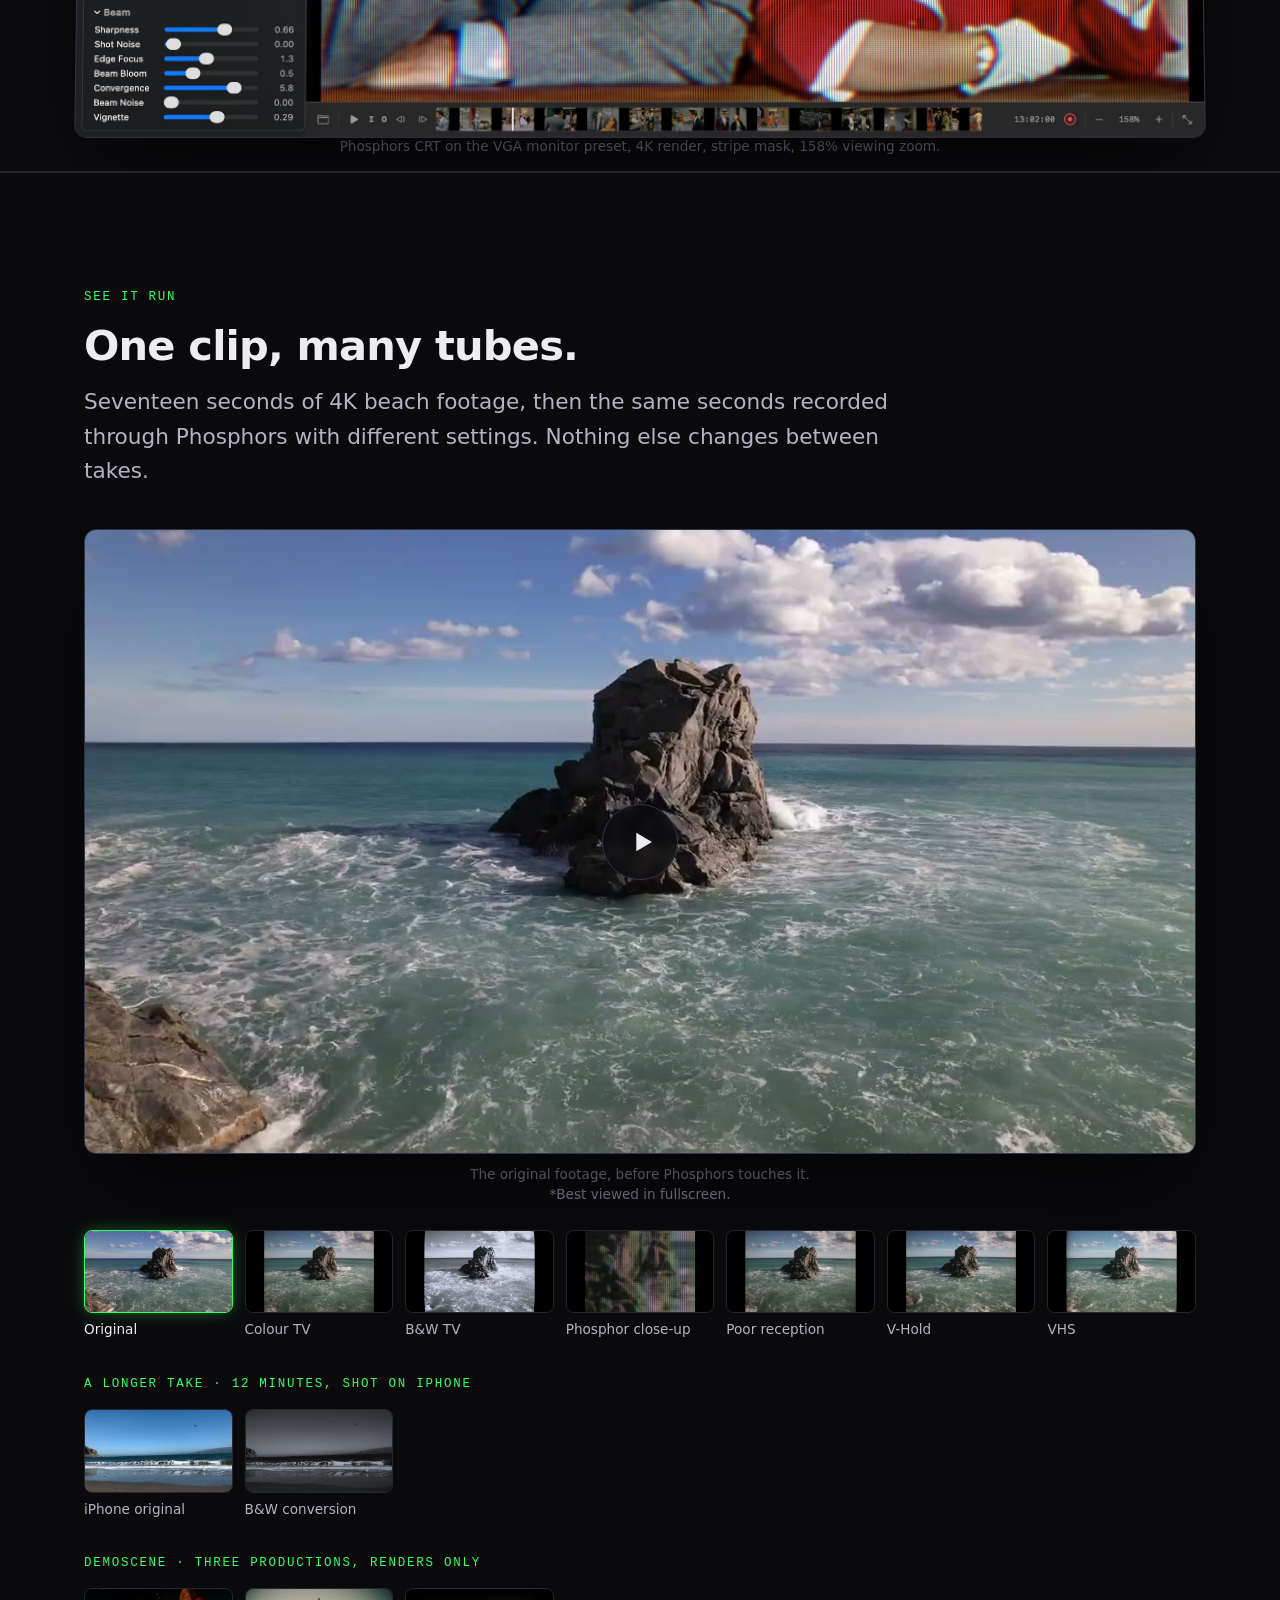
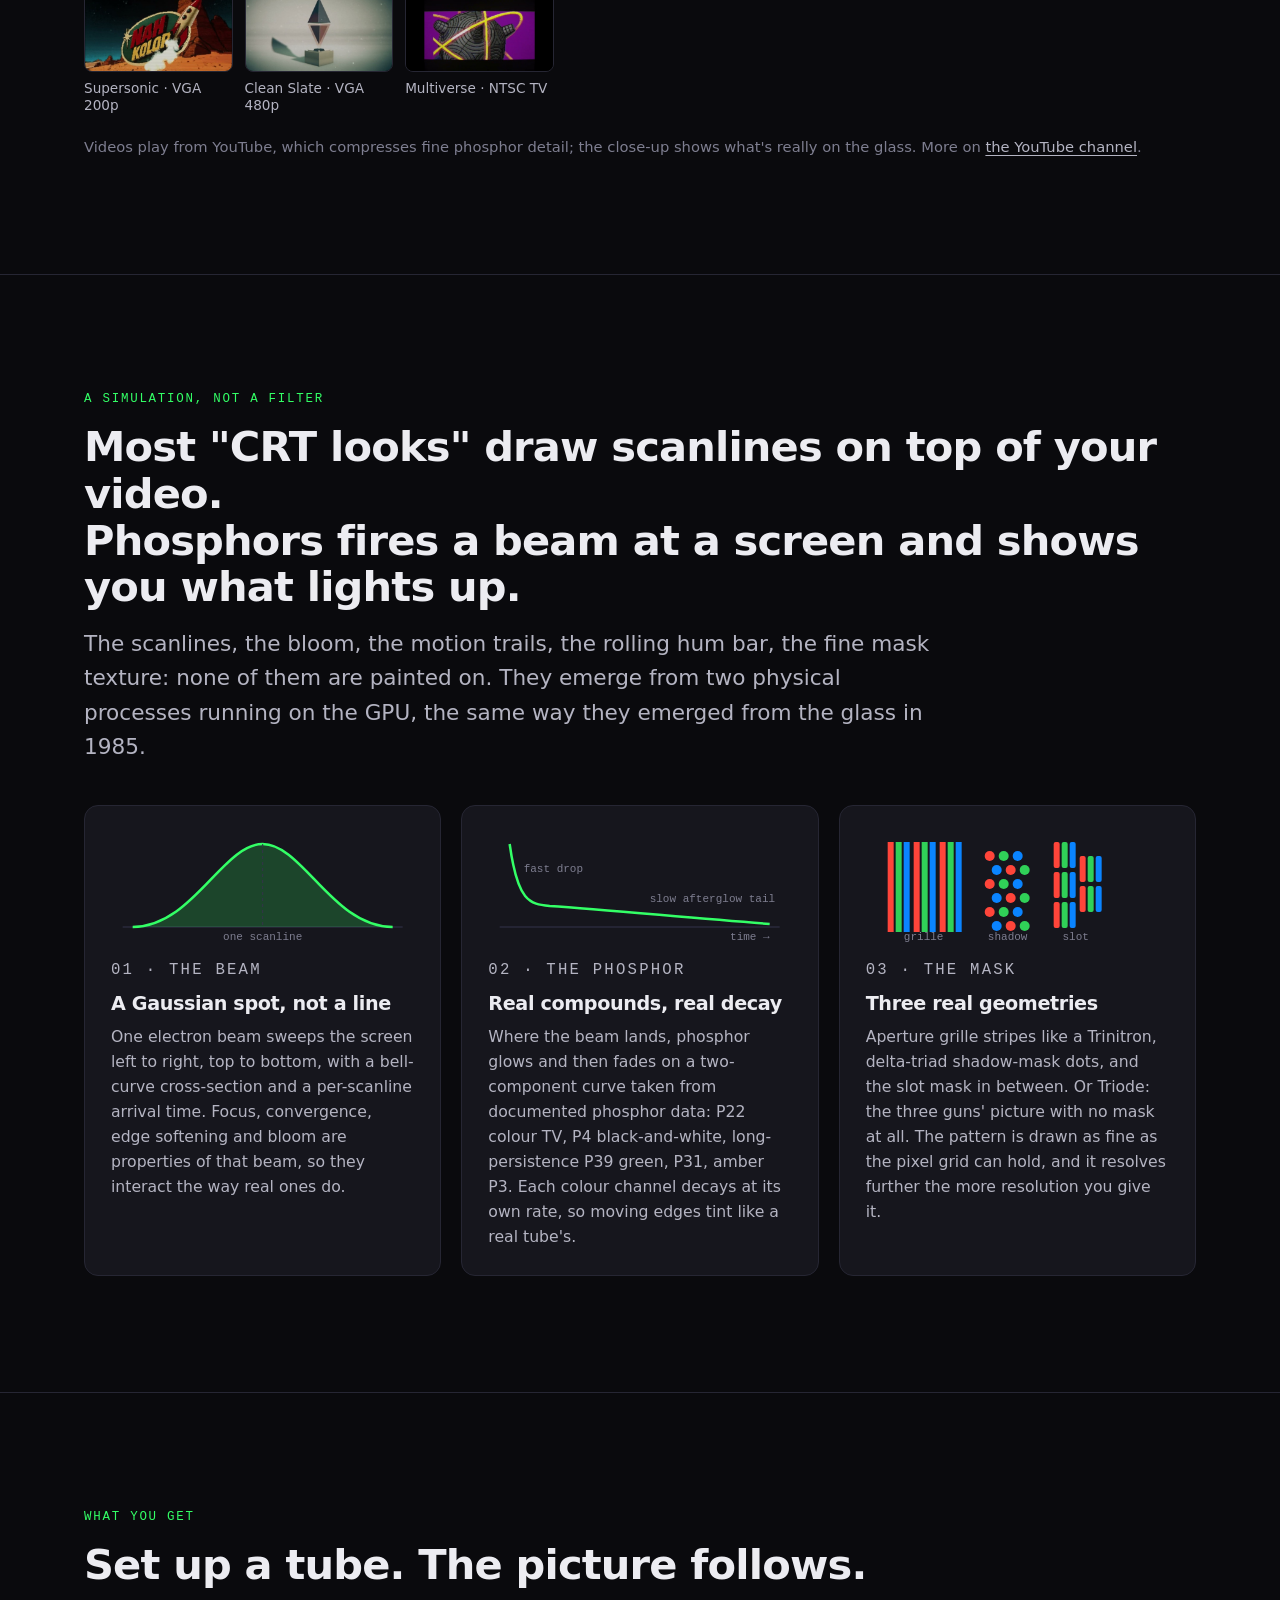
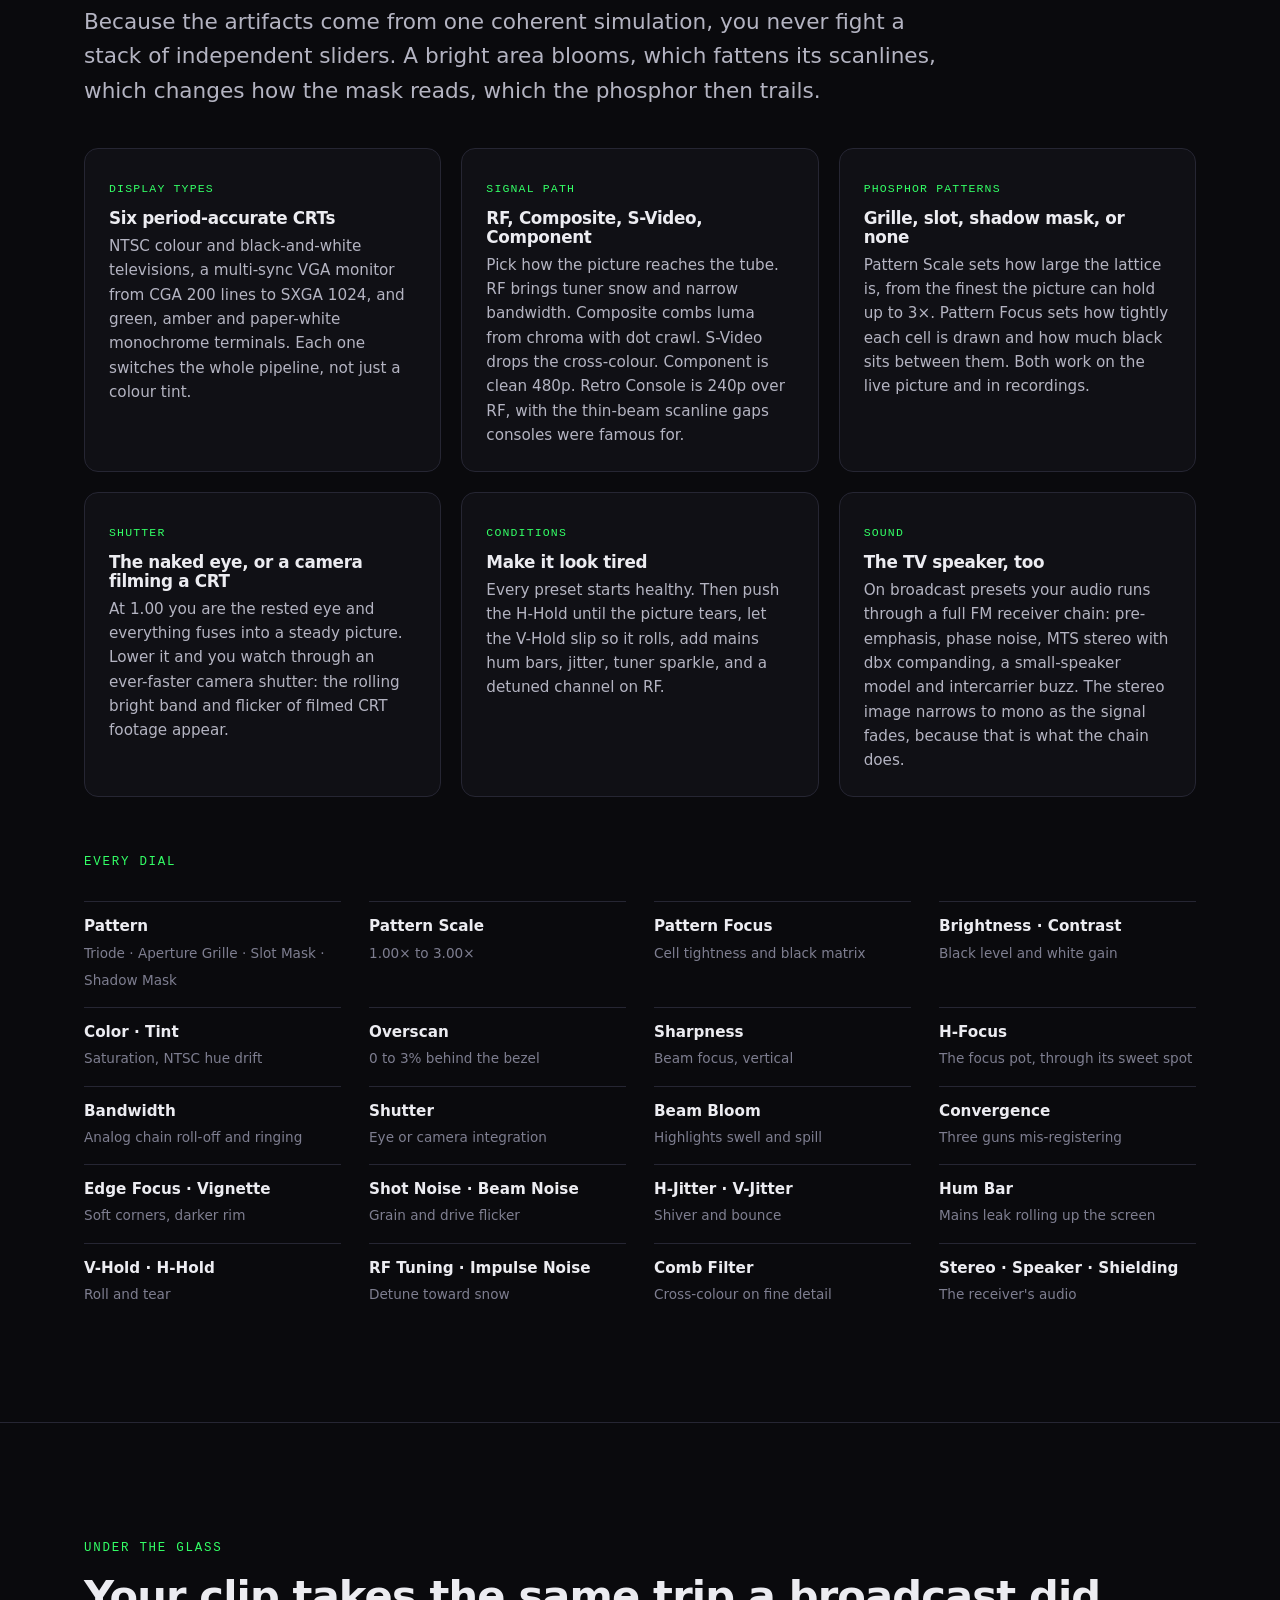
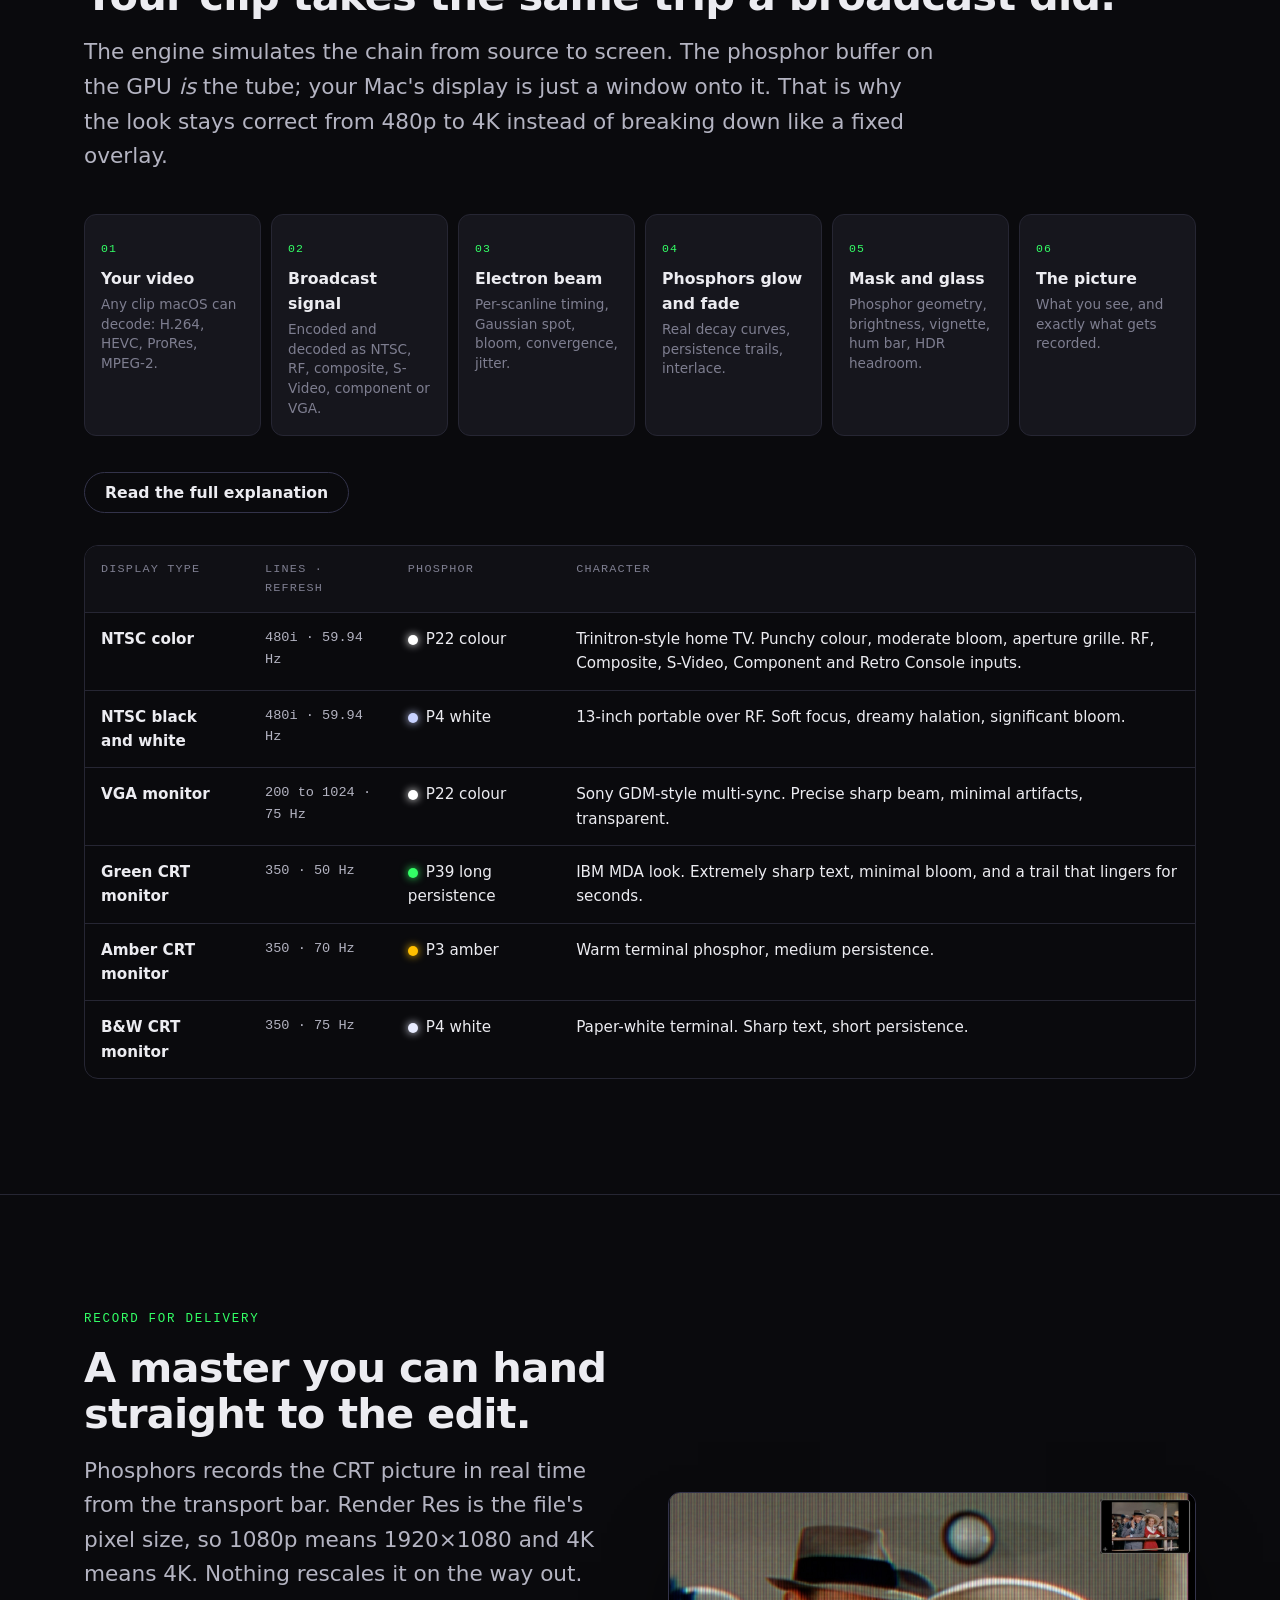
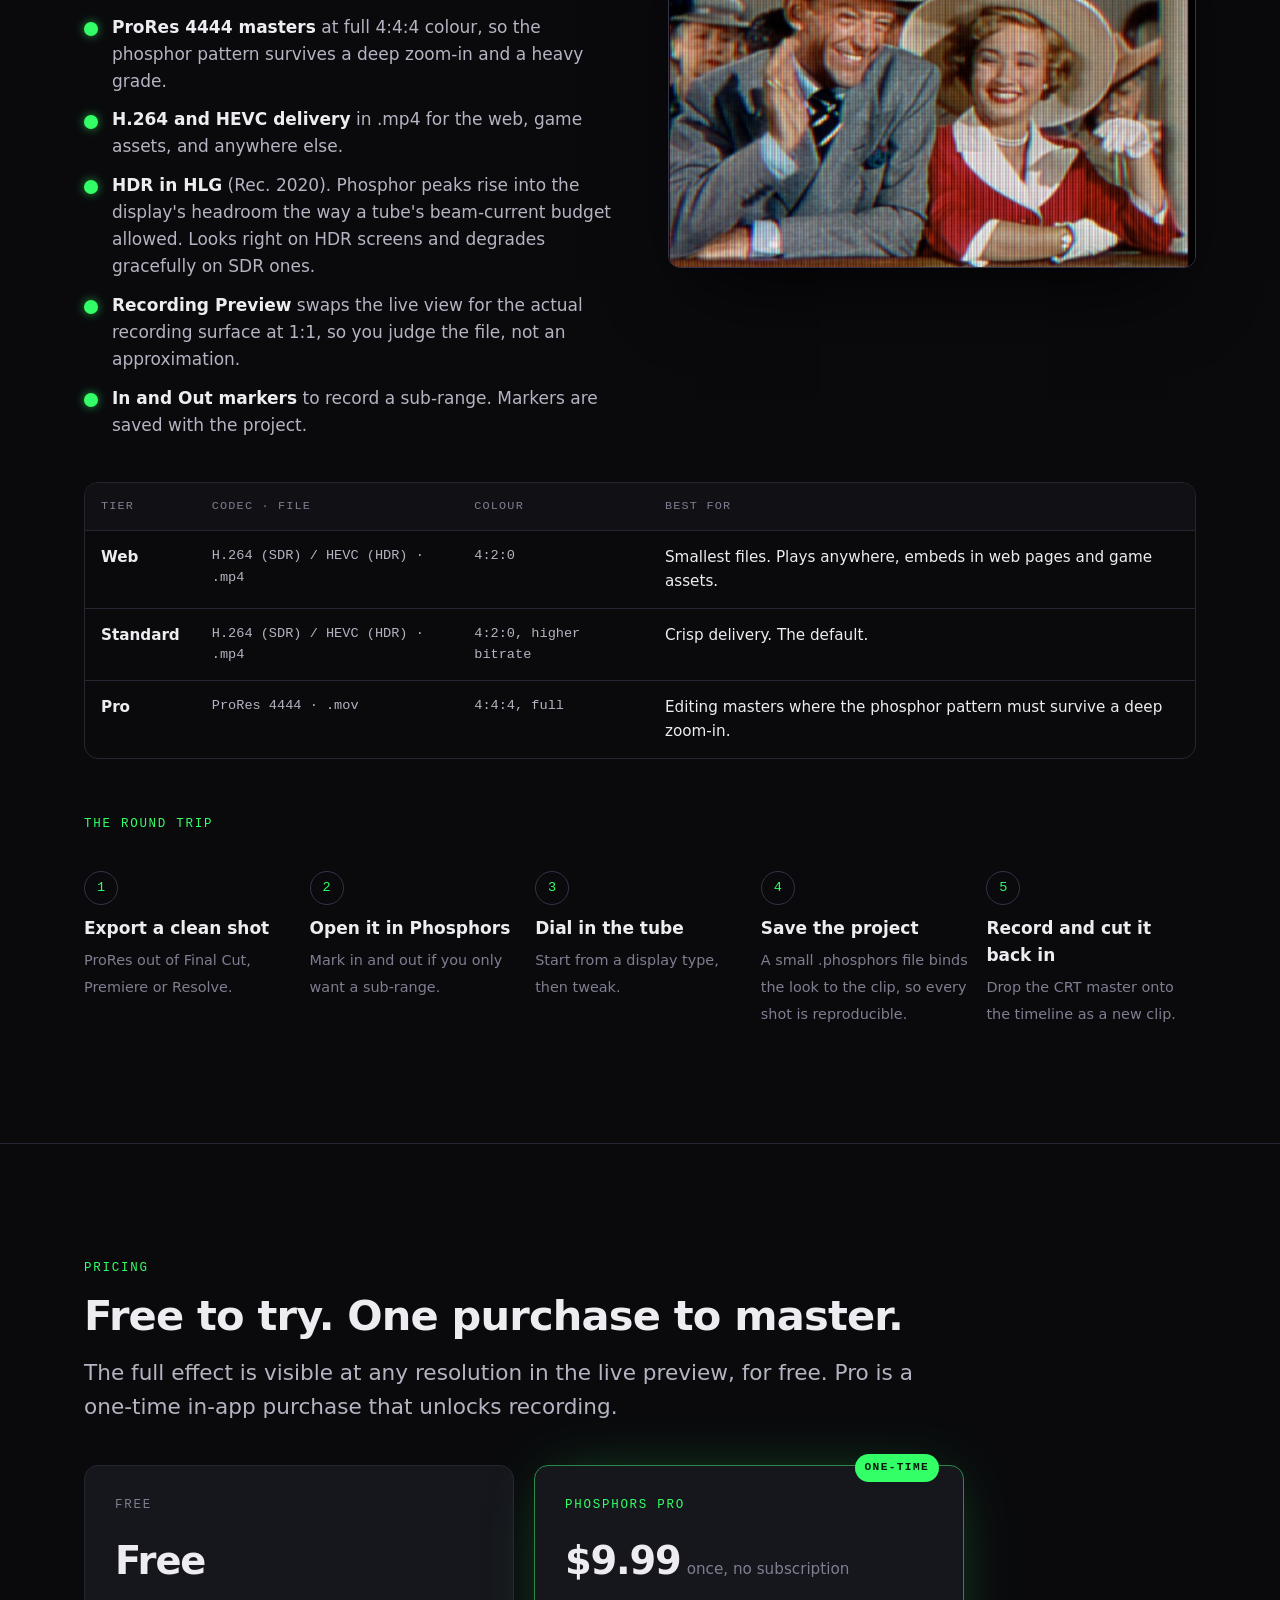
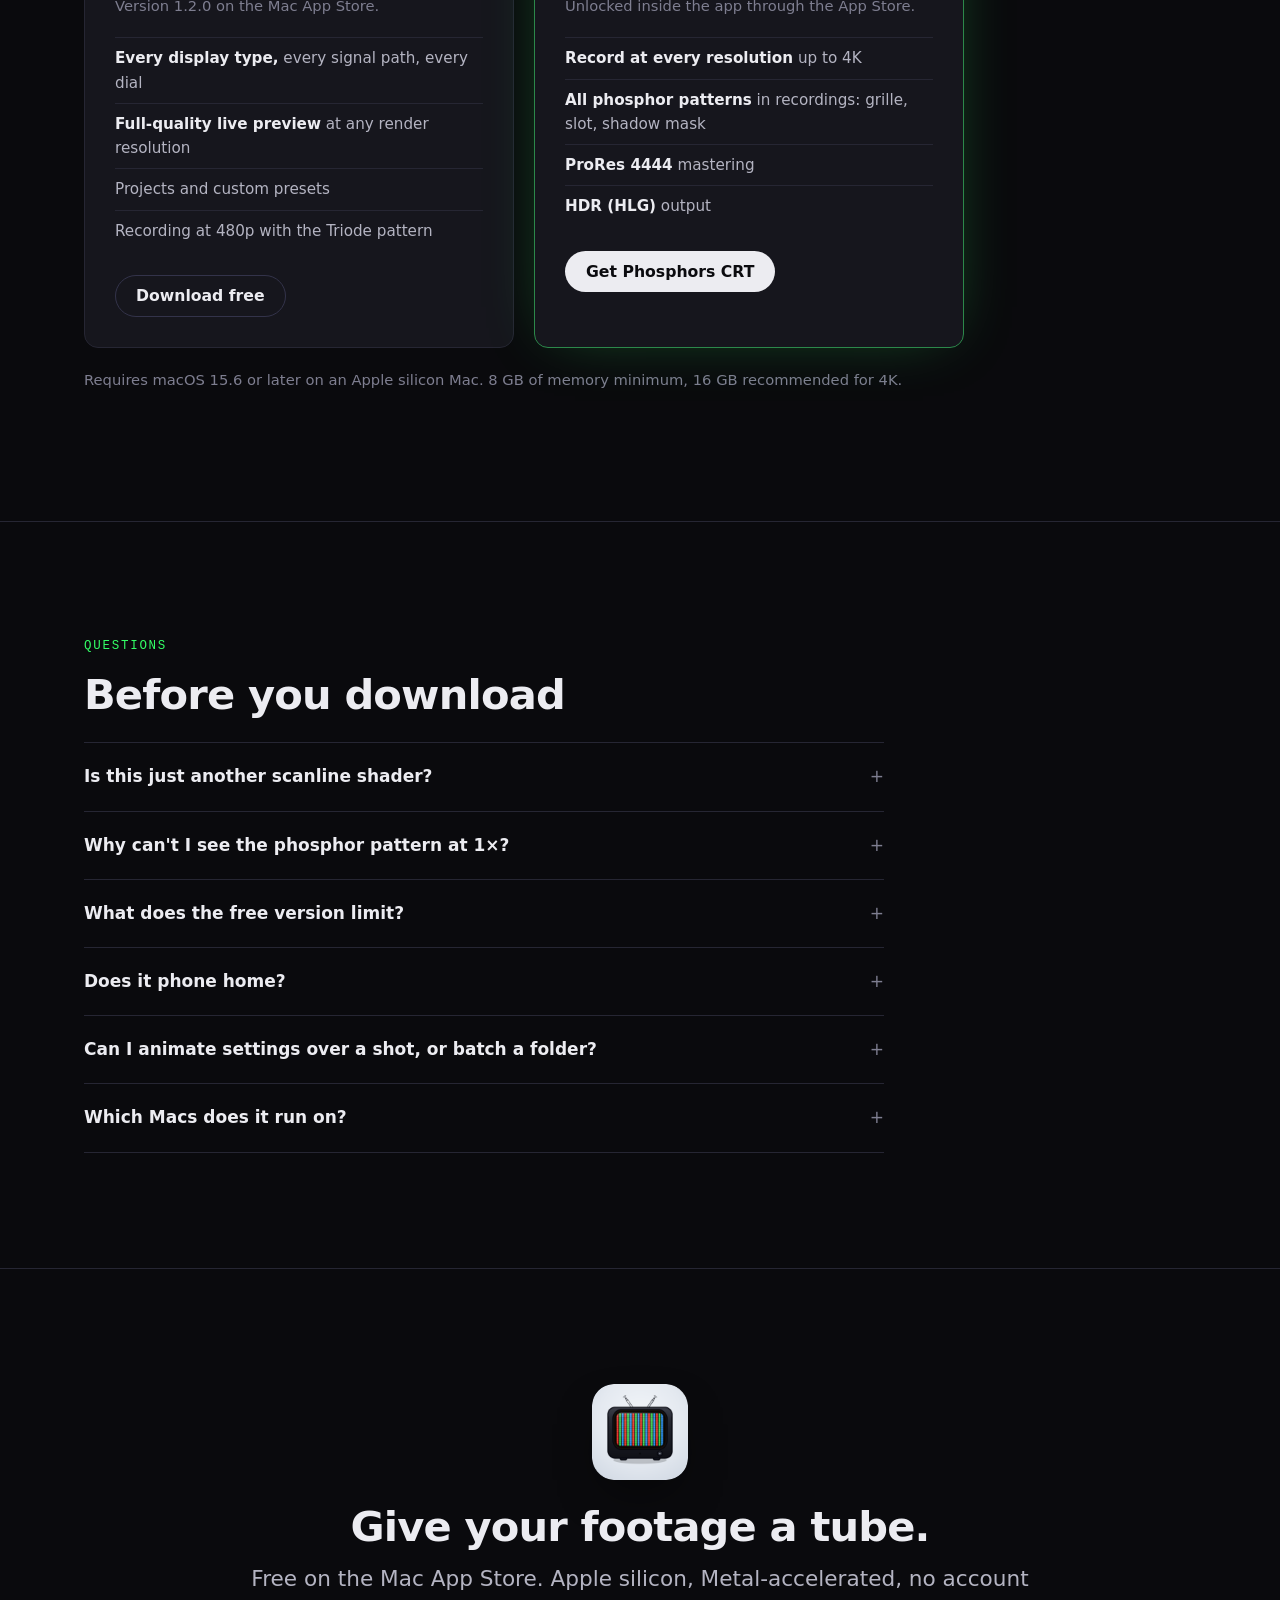
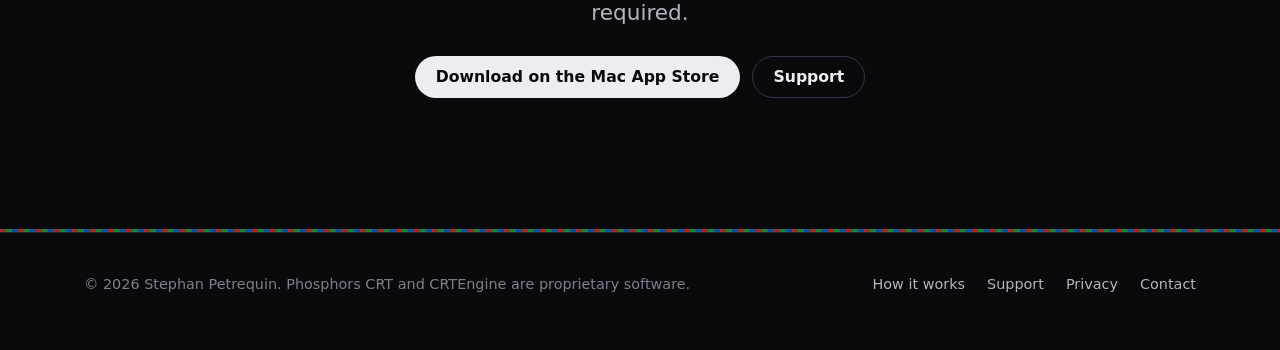
==== commit 64e26311: "Store data: app Free, Pro $9.99, v1.2.0" ====
--- a/index.html
+++ b/index.html
@@ -351,7 +351,7 @@
       <div class="plan">
         <p class="eyebrow" style="color:var(--muted)">Free</p>
         <div class="price"><span data-store="app-price">Free</span></div>
-        <p class="muted small">Version <span data-store="version">1.1.2</span> on the Mac App Store.</p>
+        <p class="muted small">Version <span data-store="version">1.2.0</span> on the Mac App Store.</p>
         <ul>
           <li><b>Every display type,</b> every signal path, every dial</li>
           <li><b>Full-quality live preview</b> at any render resolution</li>
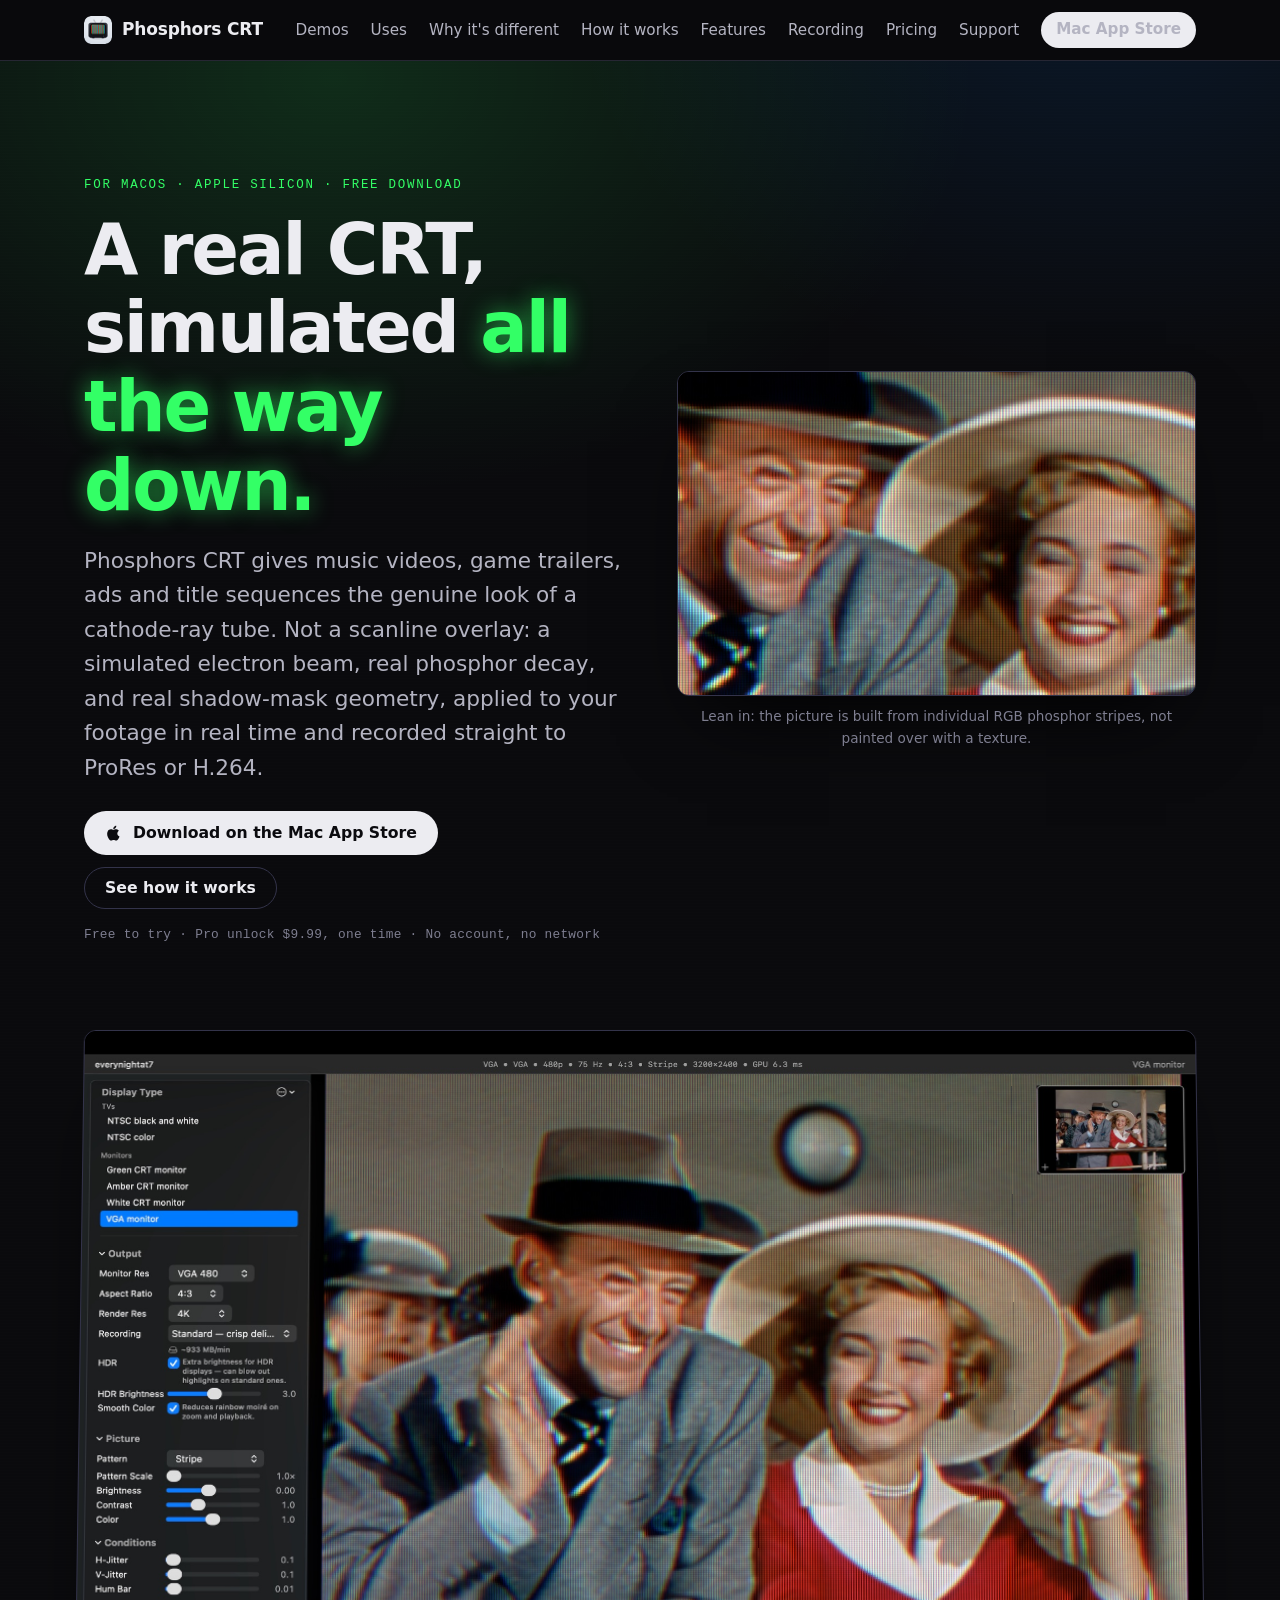
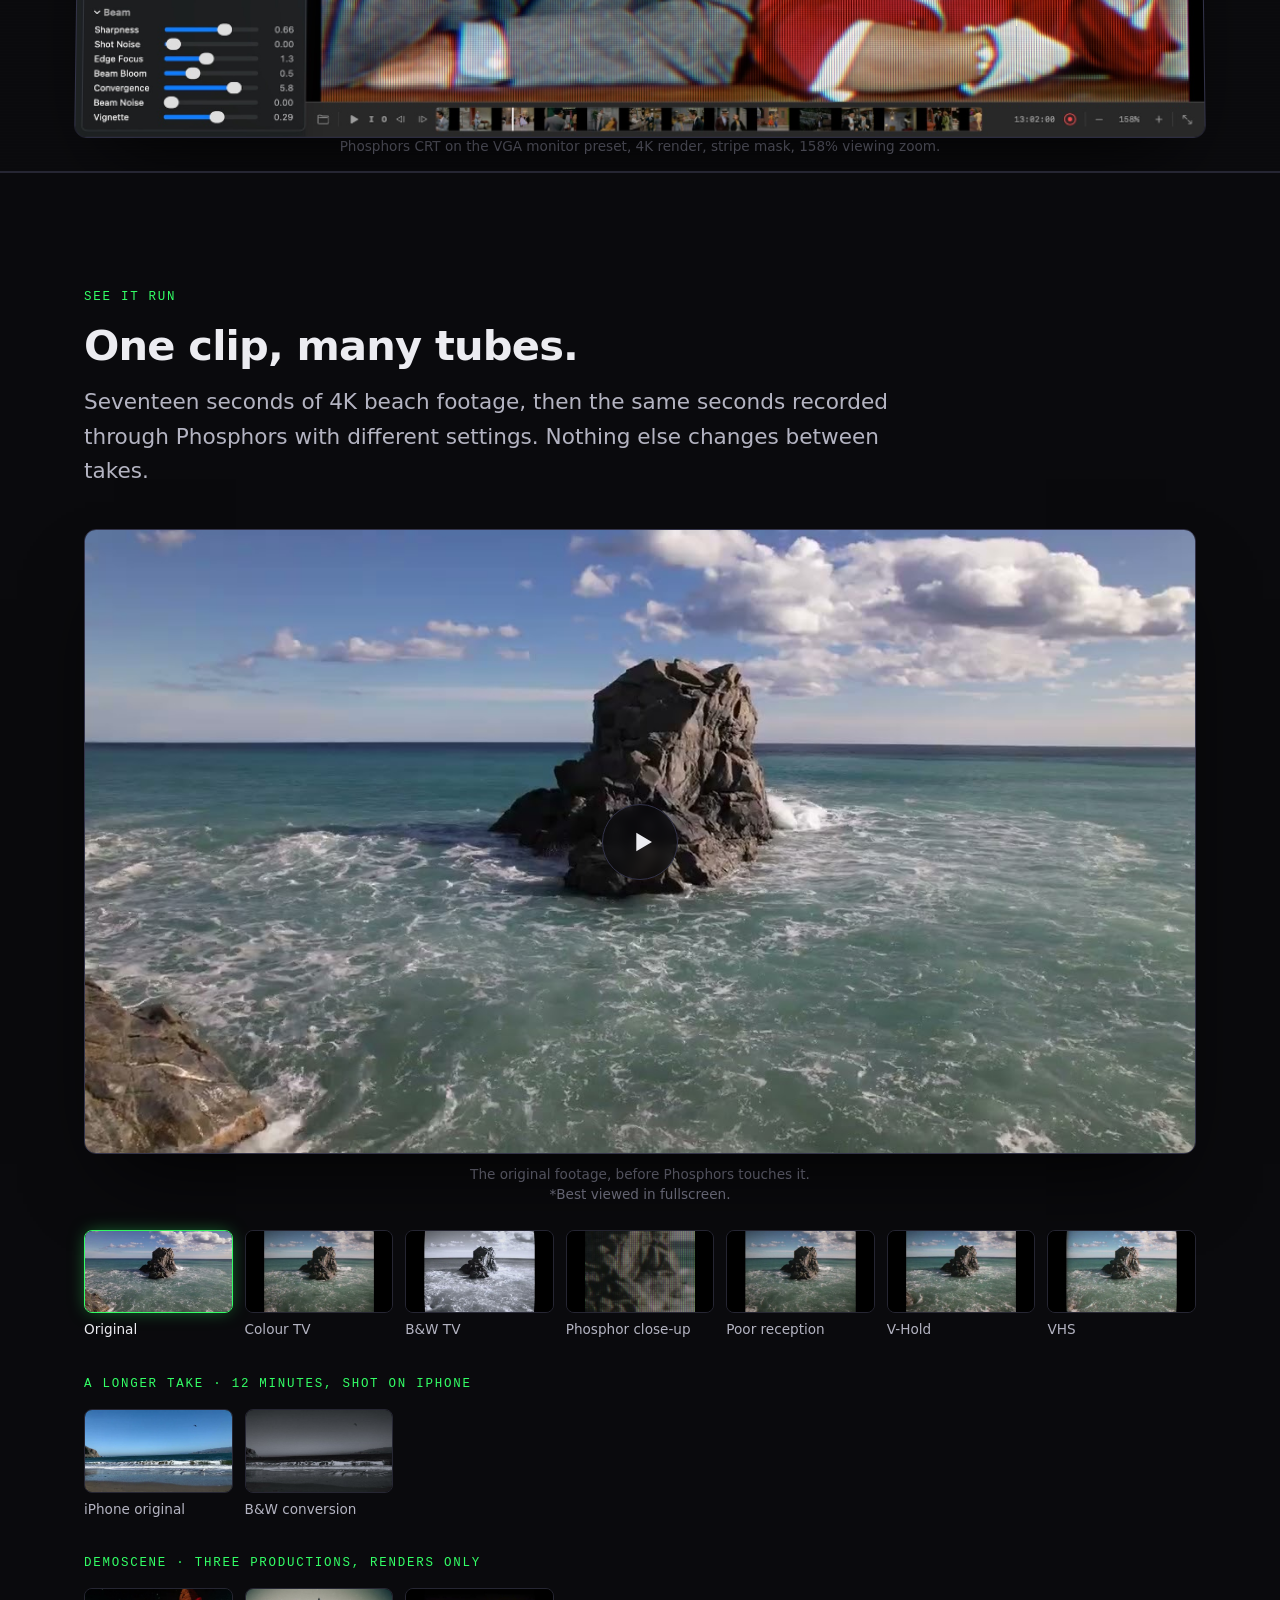
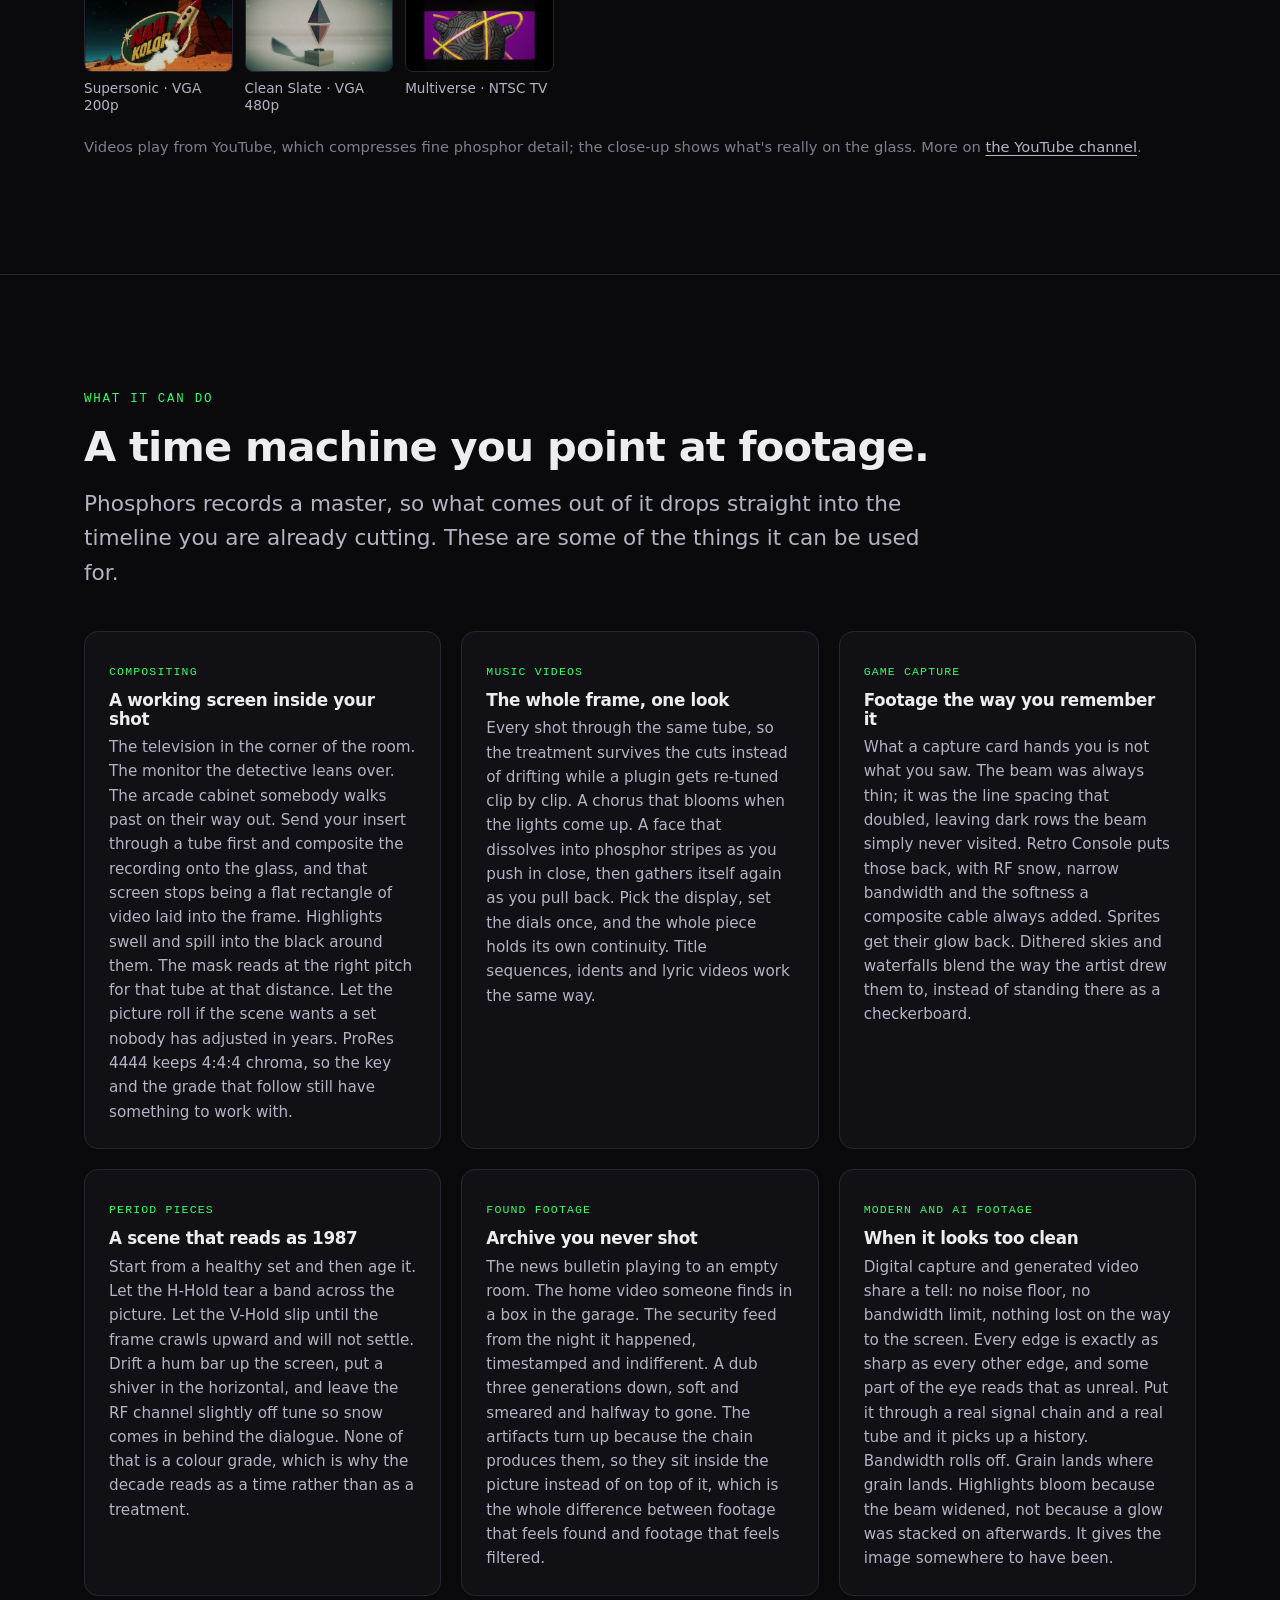
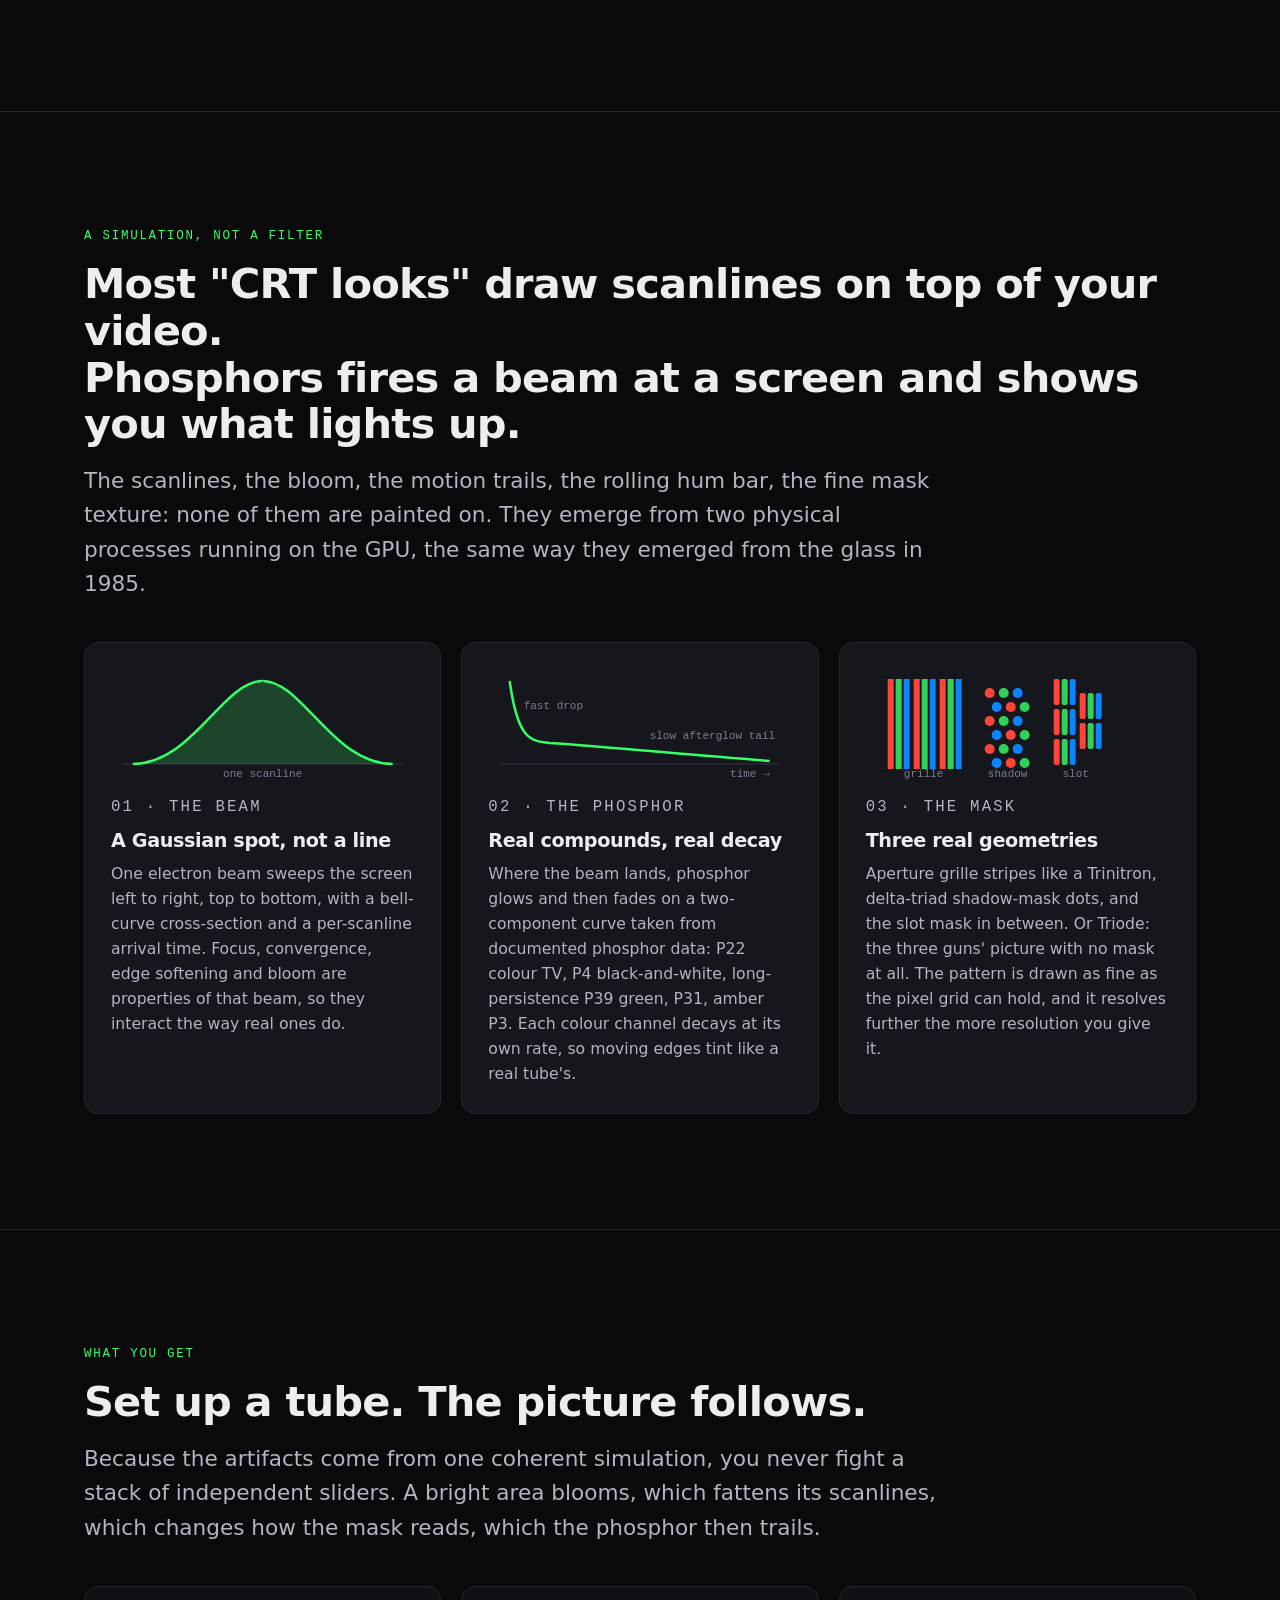
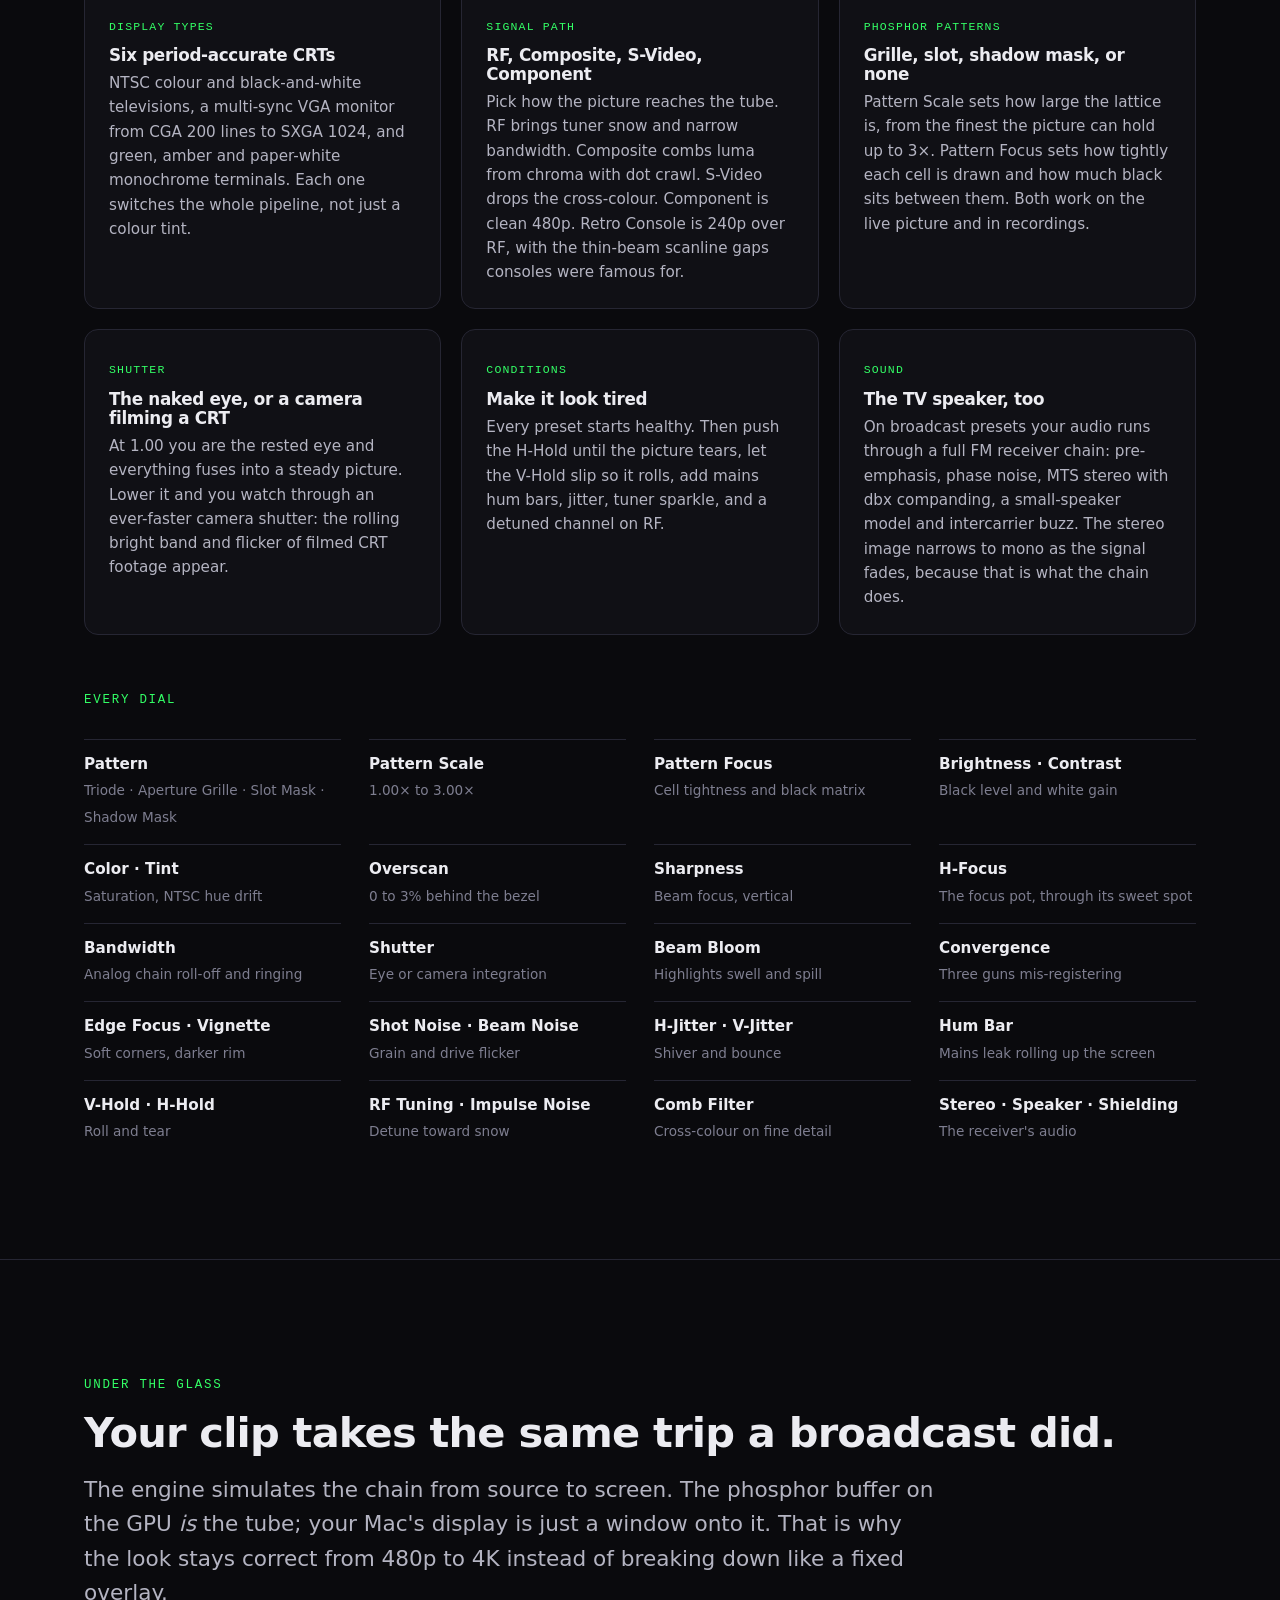
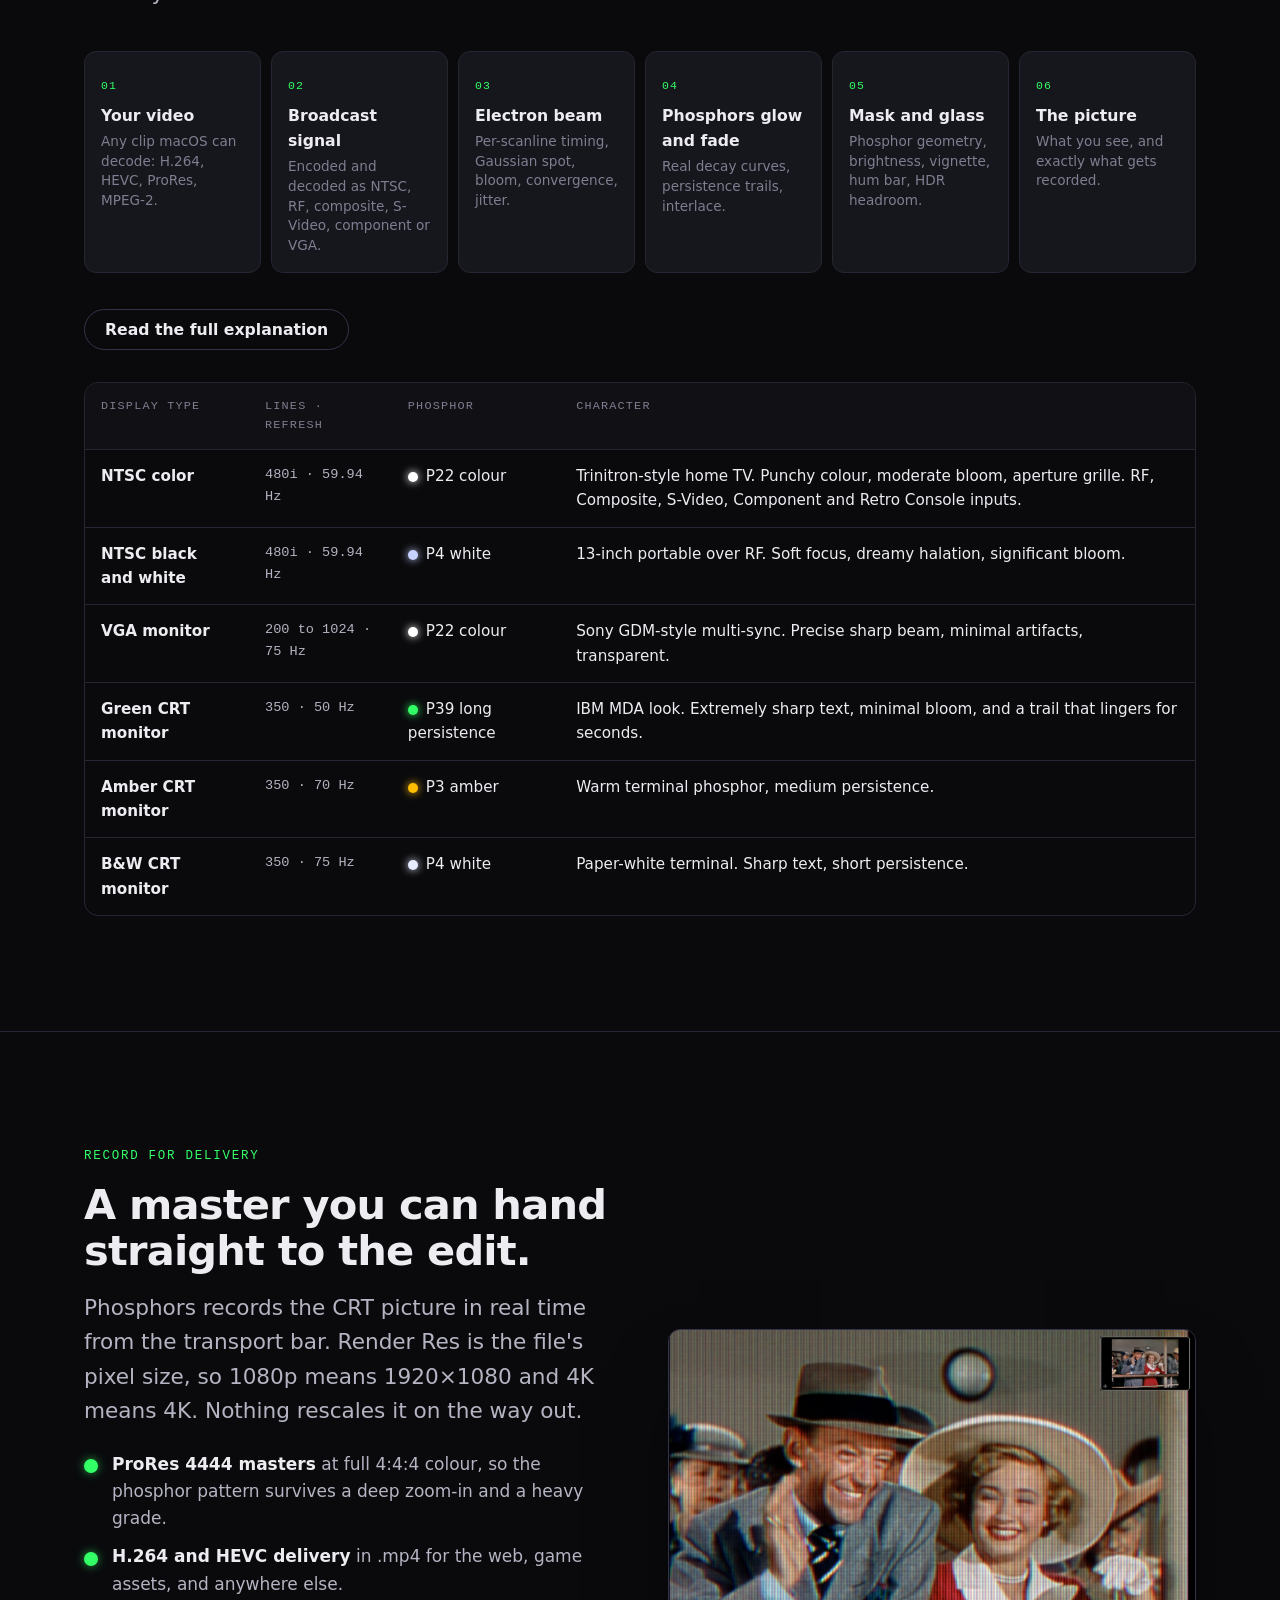
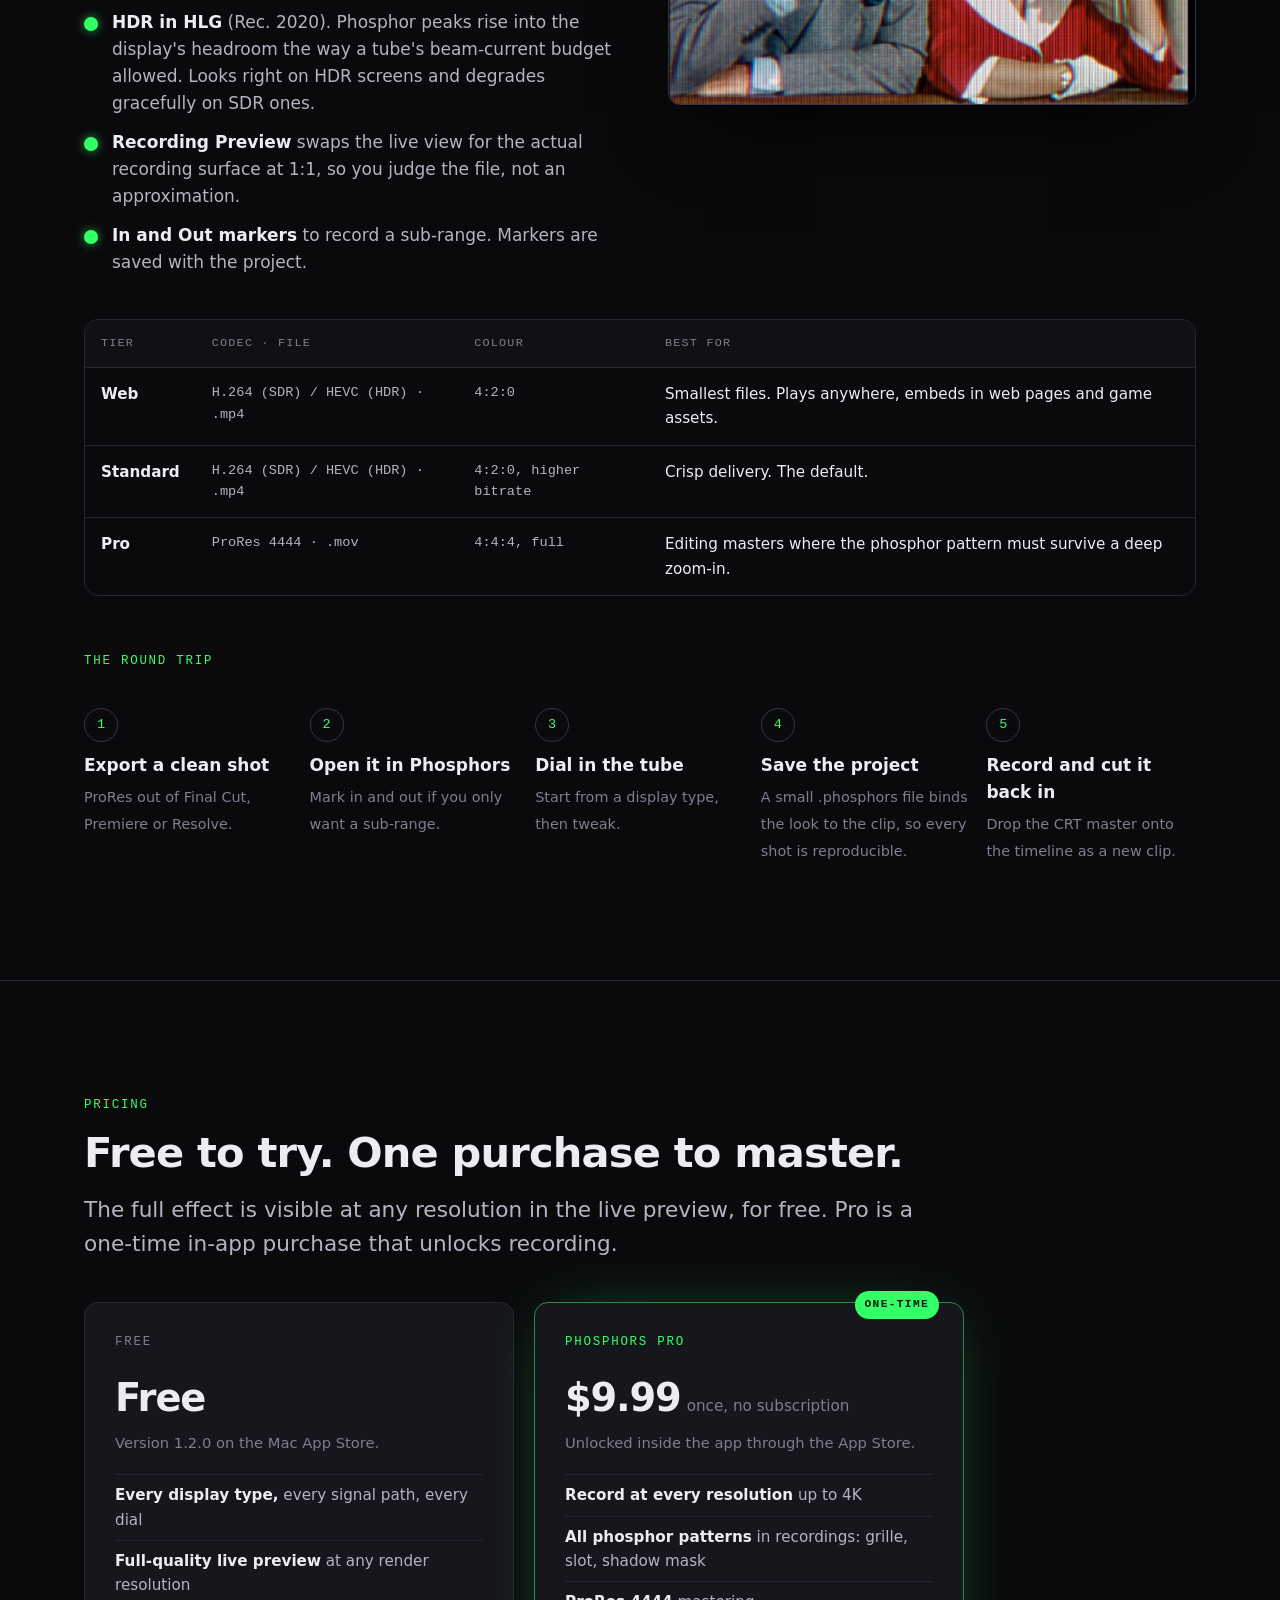
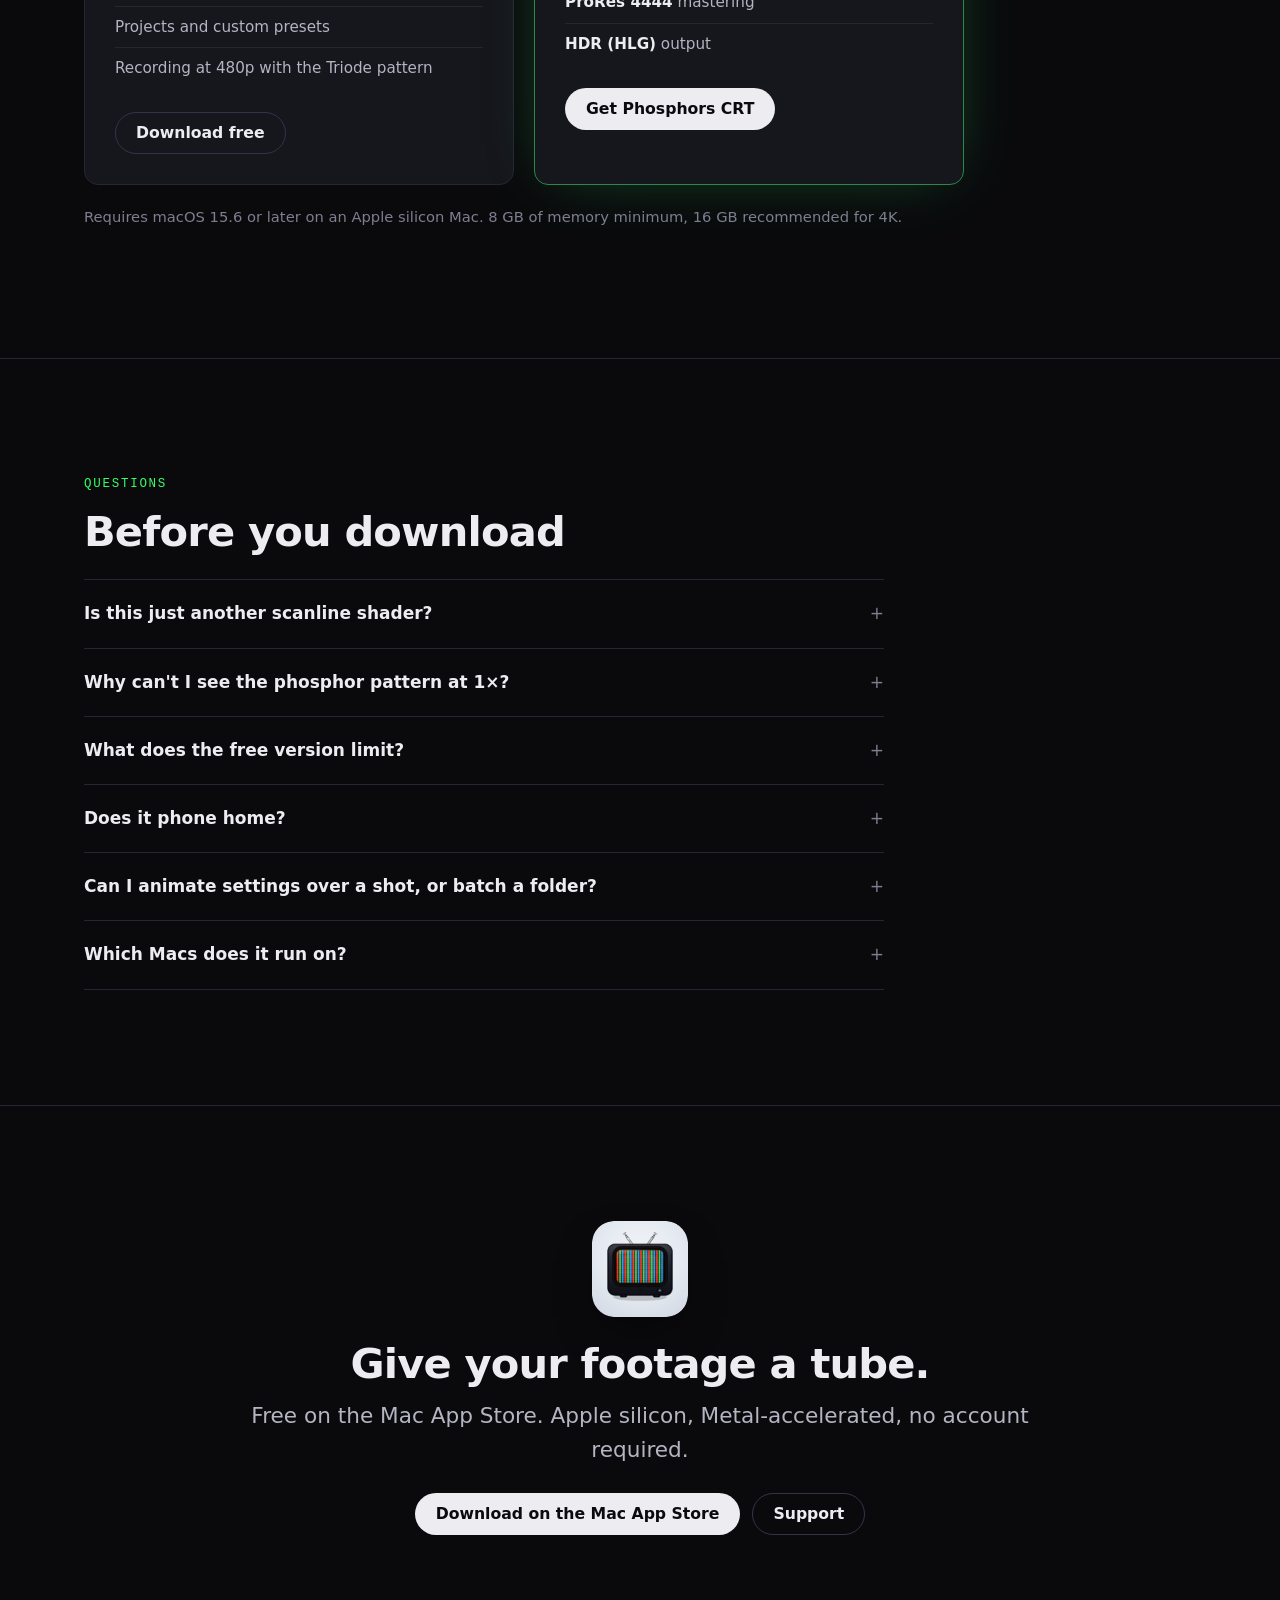
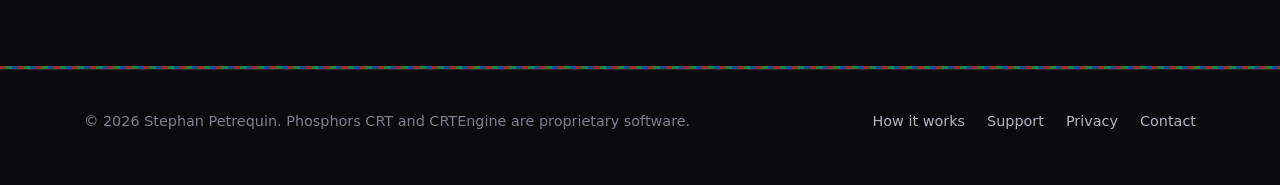
==== commit c47c7a3c: "Home: Uses section with six use cases, plus nav link Co-Authored-By: Claude Fable 5.2 <noreply@anthr" ====
--- a/index.html
+++ b/index.html
@@ -36,6 +36,7 @@
     <button class="nav-toggle" aria-expanded="false" aria-controls="nav-links">Menu</button>
     <nav class="nav-links" id="nav-links">
       <a href="#demos">Demos</a>
+      <a href="#uses">Uses</a>
       <a href="#not-a-filter">Why it's different</a>
       <a href="how-it-works.html">How it works</a>
       <a href="#features">Features</a>
@@ -119,6 +120,48 @@
         <li><a href="https://www.youtube.com/watch?v=A5ciwoou_i0" data-video="A5ciwoou_i0" data-poster="assets/img/demos/multiverse.jpg" data-caption="Nah-Kolor&rsquo;s Multiverse on the Commodore 64, through Phosphors as an NTSC television."><img src="assets/img/demos/multiverse-thumb.jpg" alt="" width="480" height="270" loading="lazy"><span>Multiverse · NTSC TV</span></a></li>
       </ol>
       <p class="muted small demo-note">Videos play from YouTube, which compresses fine phosphor detail; the close-up shows what's really on the glass. More on <a href="https://www.youtube.com/@Stephan99B">the YouTube channel</a>.</p>
+    </div>
+  </div>
+</section>
+
+<!-- ===================== USES ===================== -->
+<section id="uses">
+  <div class="wrap">
+    <p class="eyebrow">What it can do</p>
+    <h2>A time machine you point at footage.</h2>
+    <p class="lede" style="margin-top:1rem">Phosphors records a master, so what comes out of it drops straight into the timeline you are already cutting. These are some of the things it can be used for.</p>
+
+    <div class="grid-3" style="margin-top:40px">
+      <div class="feature">
+        <span class="k">Compositing</span>
+        <h3>A working screen inside your shot</h3>
+        <p>The television in the corner of the room. The monitor the detective leans over. The arcade cabinet somebody walks past on their way out. Send your insert through a tube first and composite the recording onto the glass, and that screen stops being a flat rectangle of video laid into the frame. Highlights swell and spill into the black around them. The mask reads at the right pitch for that tube at that distance. Let the picture roll if the scene wants a set nobody has adjusted in years. ProRes 4444 keeps 4:4:4 chroma, so the key and the grade that follow still have something to work with.</p>
+      </div>
+      <div class="feature">
+        <span class="k">Music videos</span>
+        <h3>The whole frame, one look</h3>
+        <p>Every shot through the same tube, so the treatment survives the cuts instead of drifting while a plugin gets re-tuned clip by clip. A chorus that blooms when the lights come up. A face that dissolves into phosphor stripes as you push in close, then gathers itself again as you pull back. Pick the display, set the dials once, and the whole piece holds its own continuity. Title sequences, idents and lyric videos work the same way.</p>
+      </div>
+      <div class="feature">
+        <span class="k">Game capture</span>
+        <h3>Footage the way you remember it</h3>
+        <p>What a capture card hands you is not what you saw. The beam was always thin; it was the line spacing that doubled, leaving dark rows the beam simply never visited. Retro Console puts those back, with RF snow, narrow bandwidth and the softness a composite cable always added. Sprites get their glow back. Dithered skies and waterfalls blend the way the artist drew them to, instead of standing there as a checkerboard.</p>
+      </div>
+      <div class="feature">
+        <span class="k">Period pieces</span>
+        <h3>A scene that reads as 1987</h3>
+        <p>Start from a healthy set and then age it. Let the H-Hold tear a band across the picture. Let the V-Hold slip until the frame crawls upward and will not settle. Drift a hum bar up the screen, put a shiver in the horizontal, and leave the RF channel slightly off tune so snow comes in behind the dialogue. None of that is a colour grade, which is why the decade reads as a time rather than as a treatment.</p>
+      </div>
+      <div class="feature">
+        <span class="k">Found footage</span>
+        <h3>Archive you never shot</h3>
+        <p>The news bulletin playing to an empty room. The home video someone finds in a box in the garage. The security feed from the night it happened, timestamped and indifferent. A dub three generations down, soft and smeared and halfway to gone. The artifacts turn up because the chain produces them, so they sit inside the picture instead of on top of it, which is the whole difference between footage that feels found and footage that feels filtered.</p>
+      </div>
+      <div class="feature">
+        <span class="k">Modern and AI footage</span>
+        <h3>When it looks too clean</h3>
+        <p>Digital capture and generated video share a tell: no noise floor, no bandwidth limit, nothing lost on the way to the screen. Every edge is exactly as sharp as every other edge, and some part of the eye reads that as unreal. Put it through a real signal chain and a real tube and it picks up a history. Bandwidth rolls off. Grain lands where grain lands. Highlights bloom because the beam widened, not because a glow was stacked on afterwards. It gives the image somewhere to have been.</p>
+      </div>
     </div>
   </div>
 </section>
